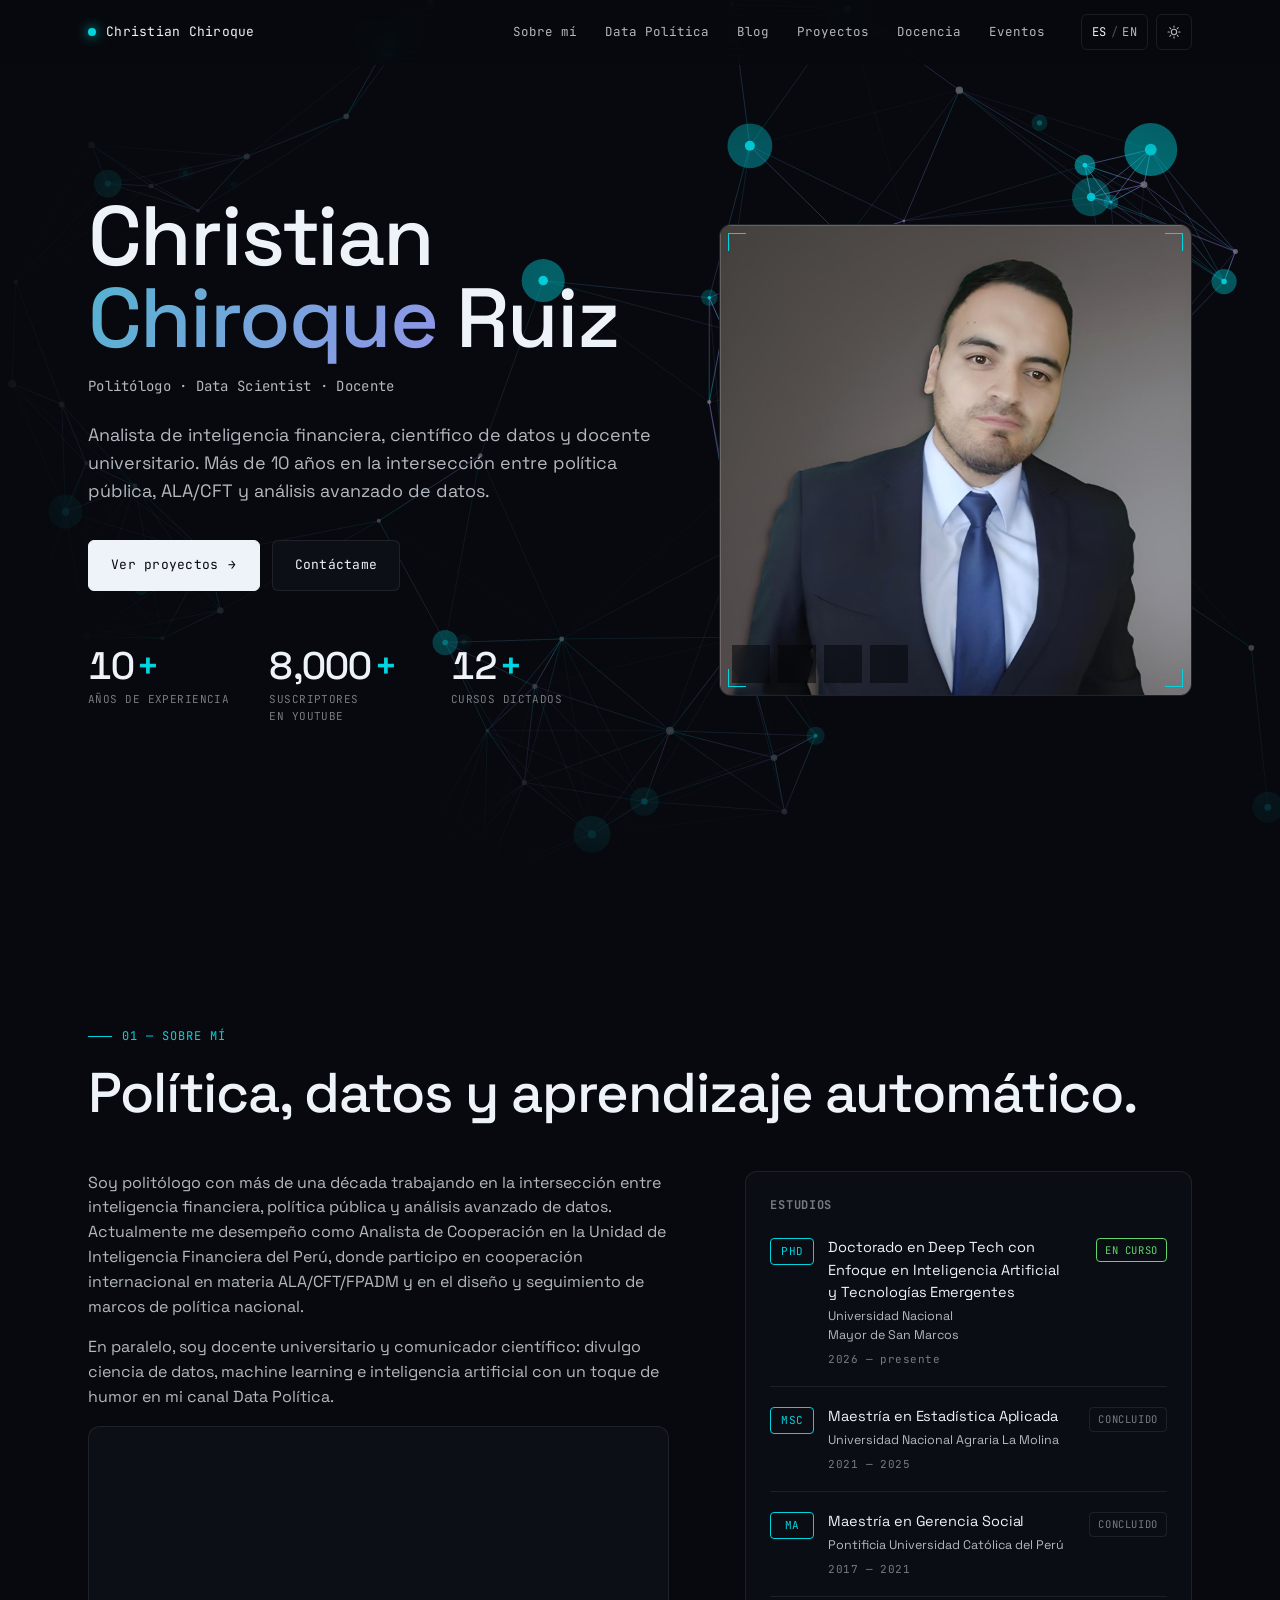
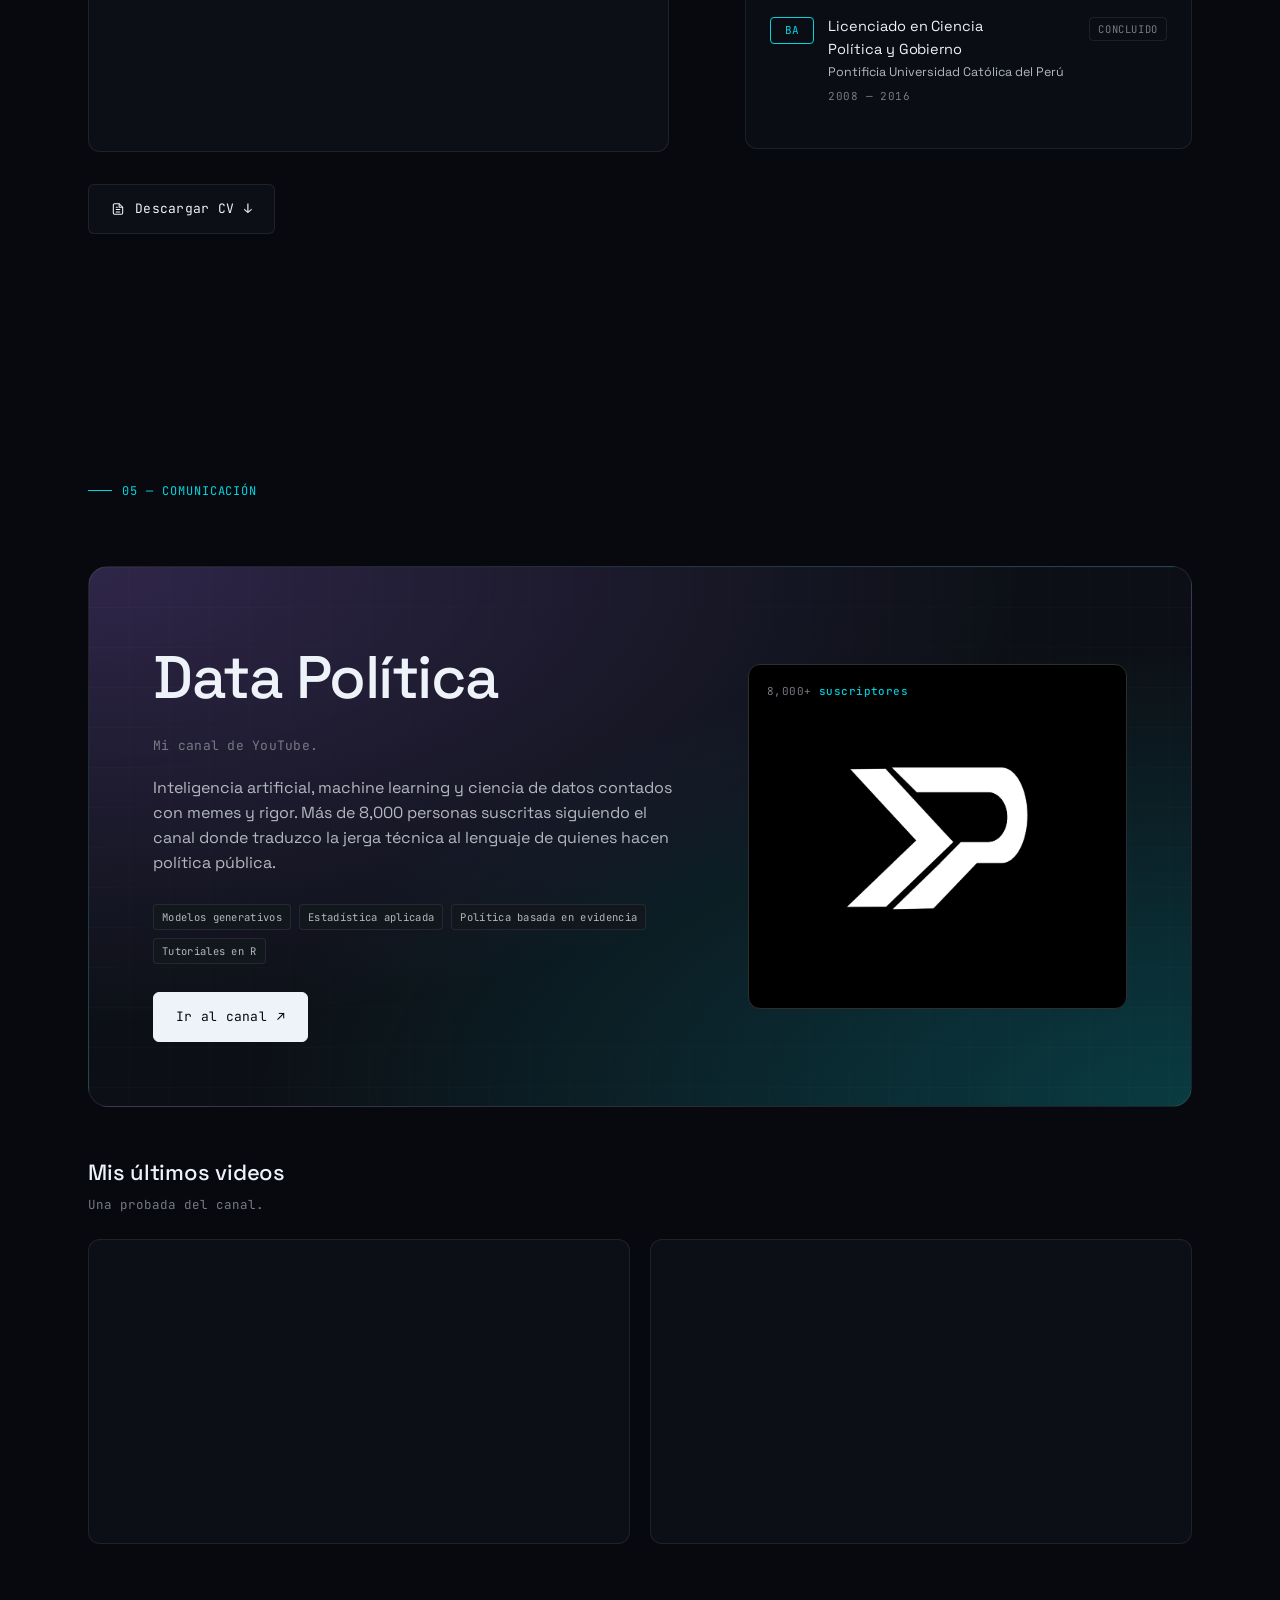
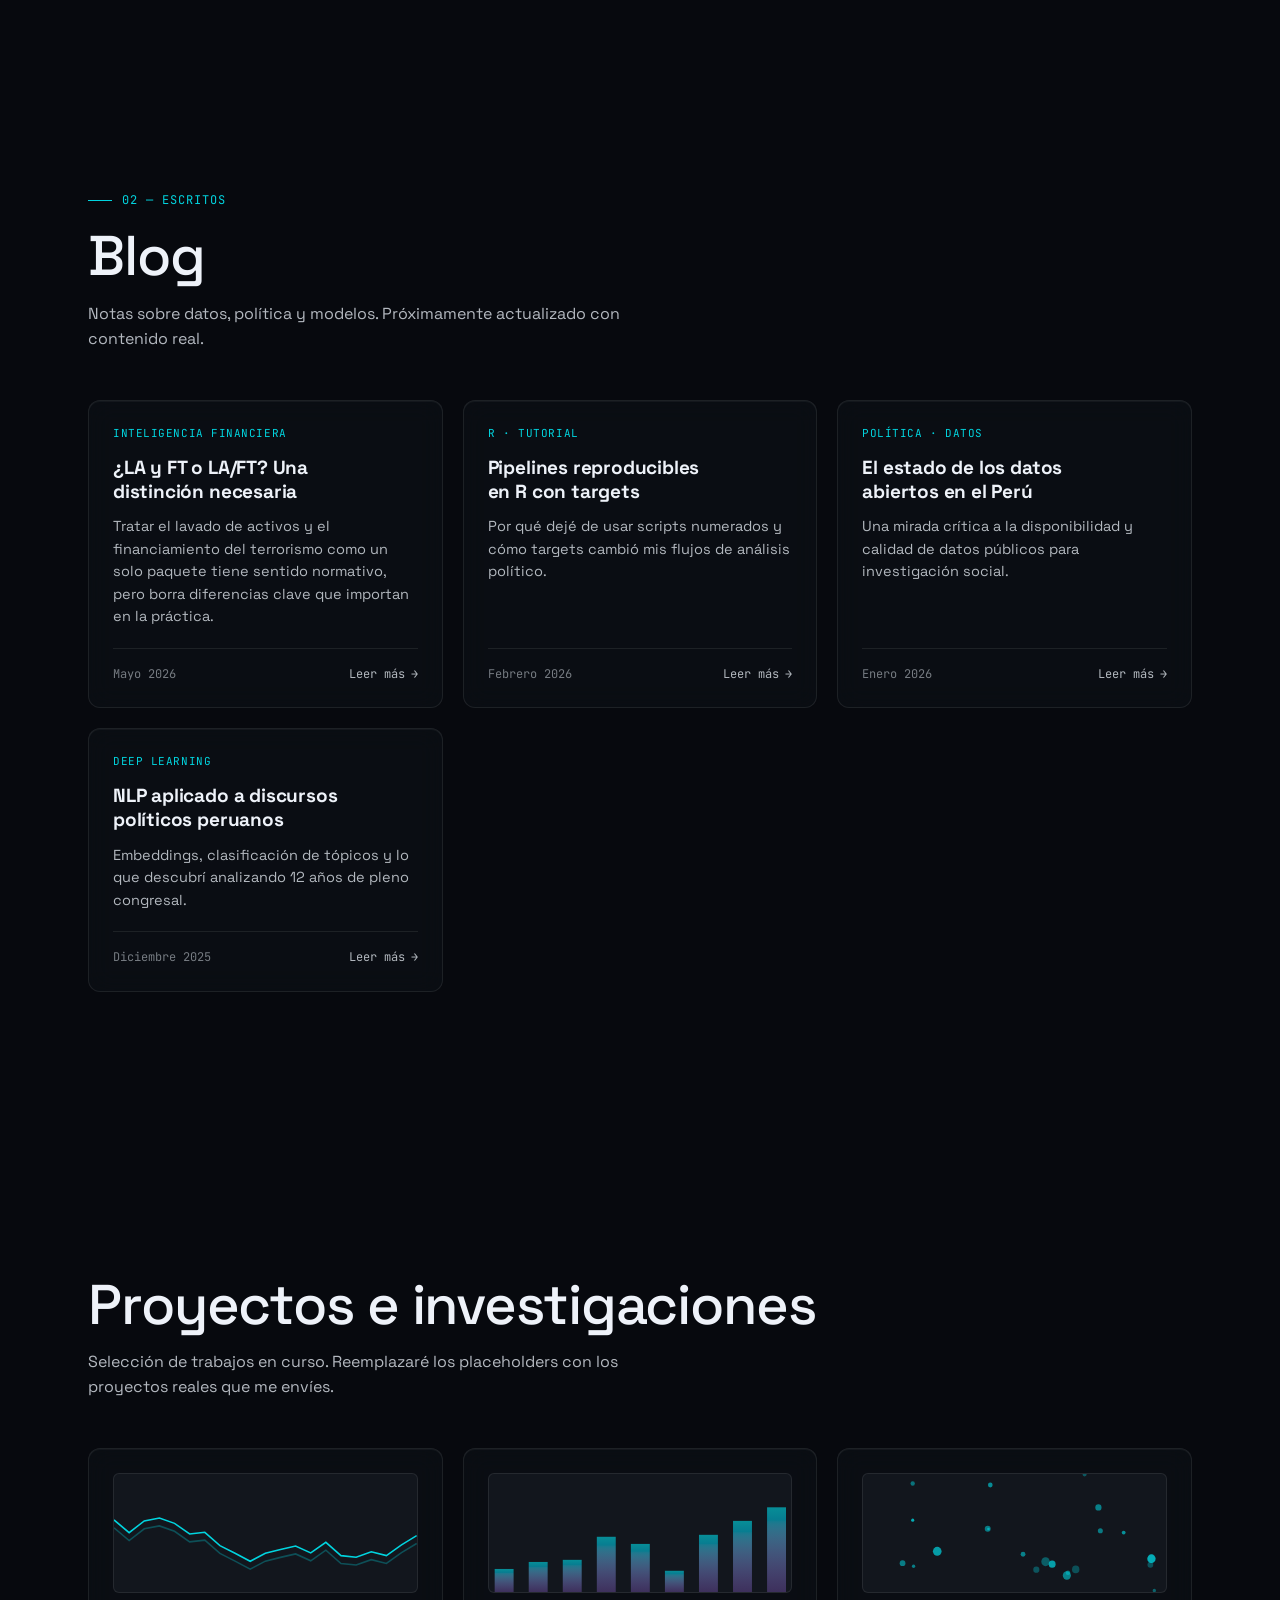
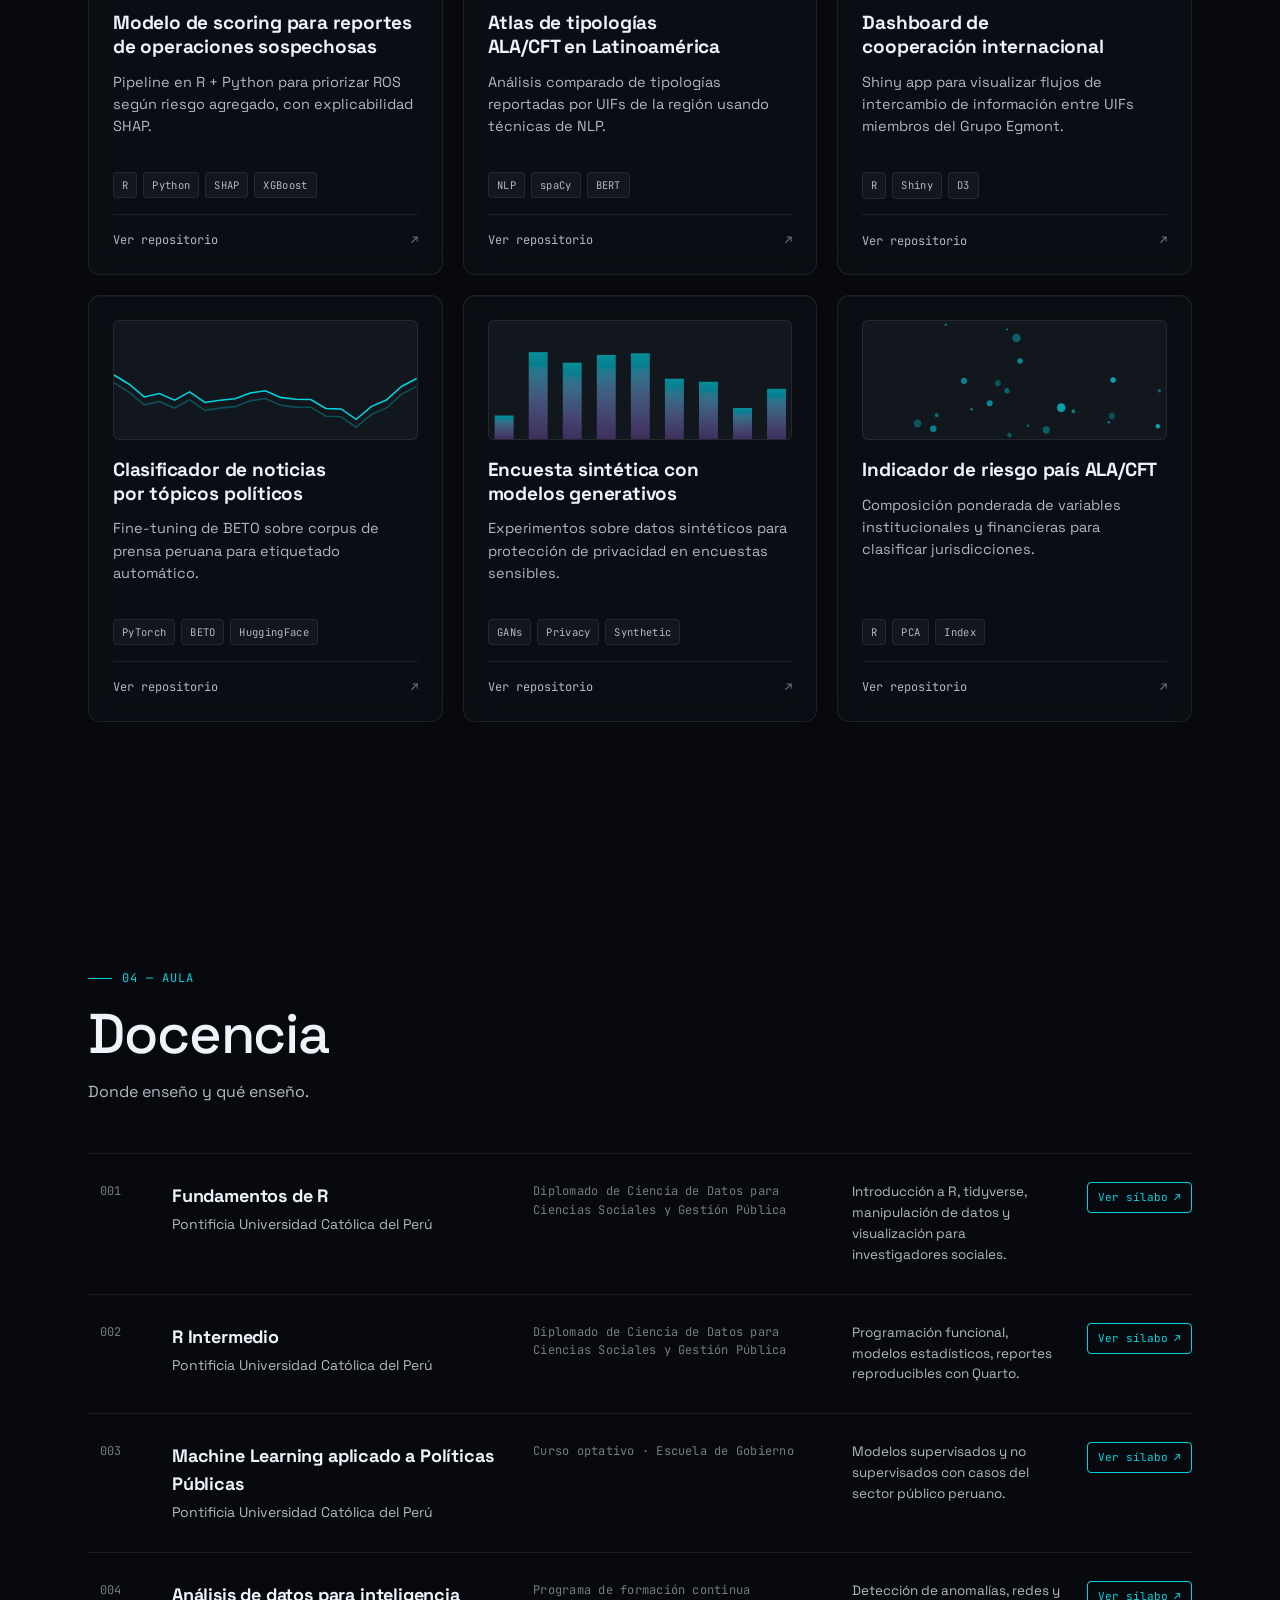
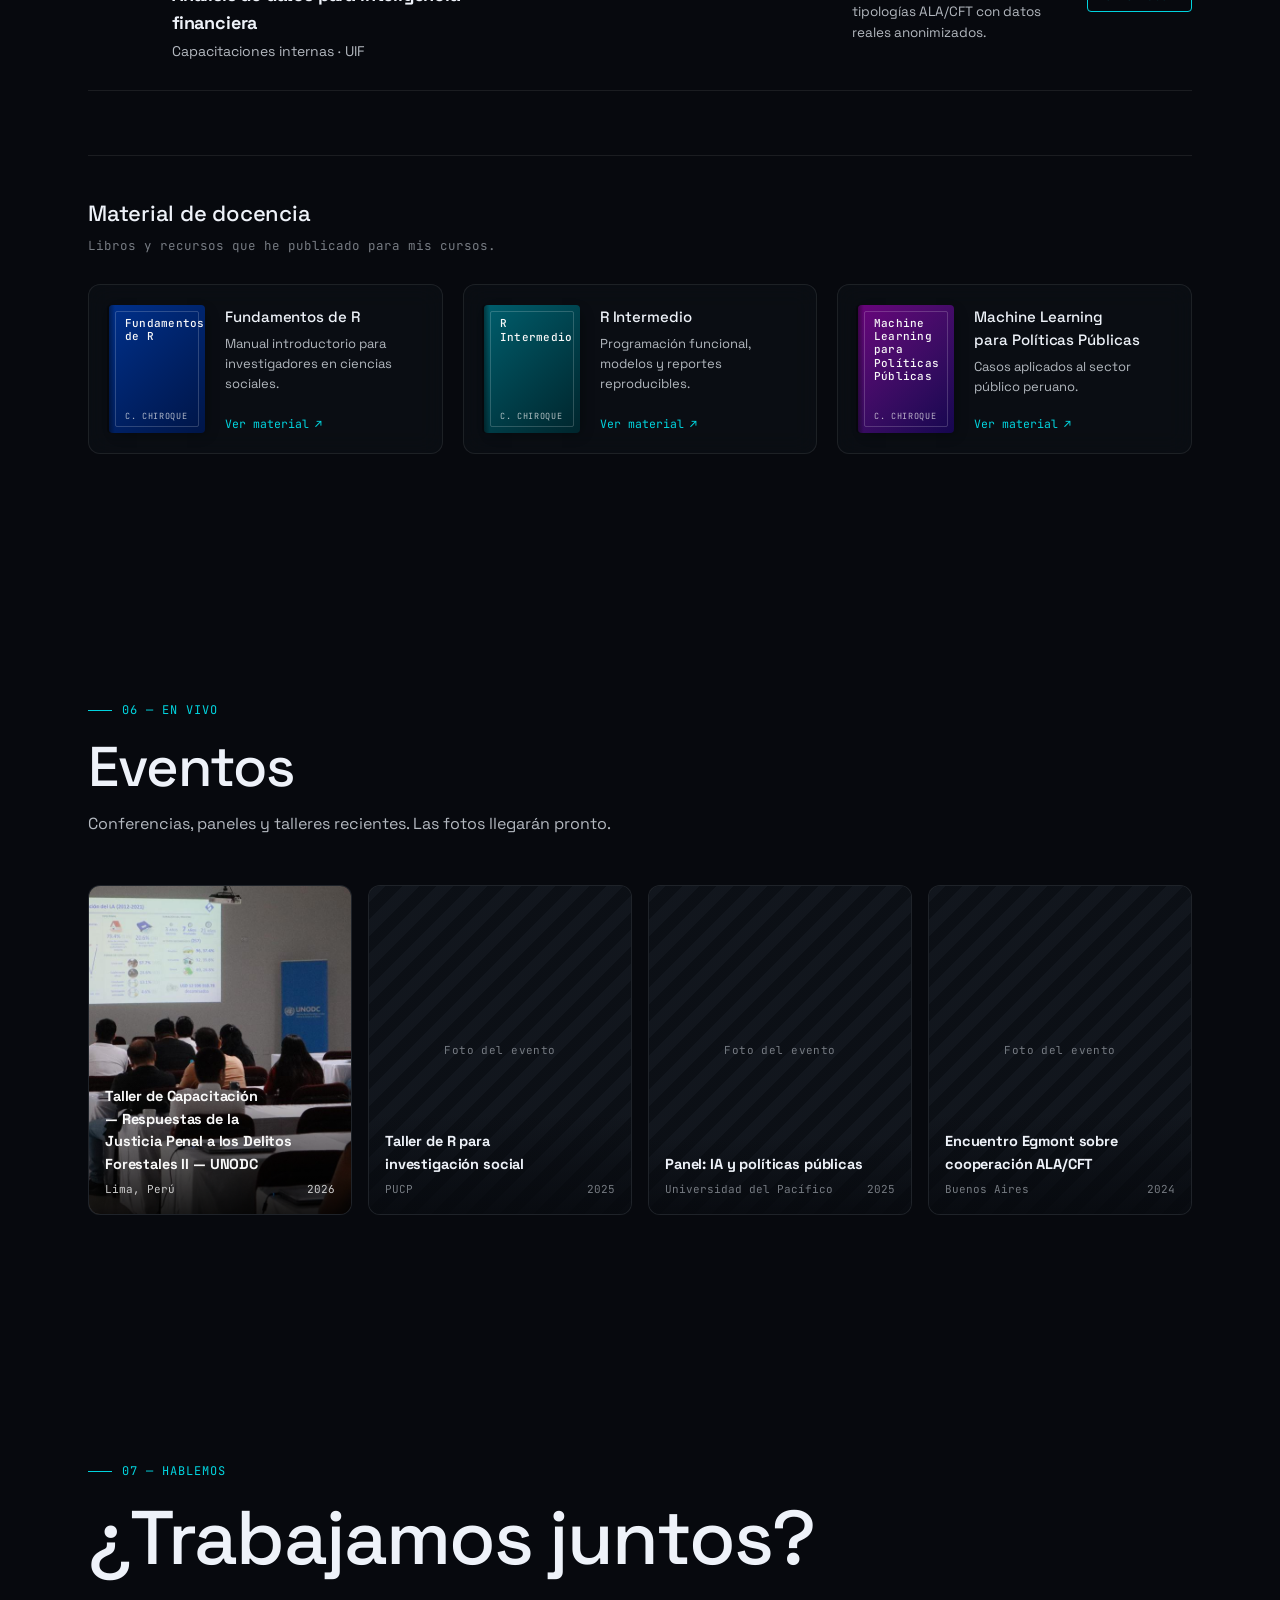
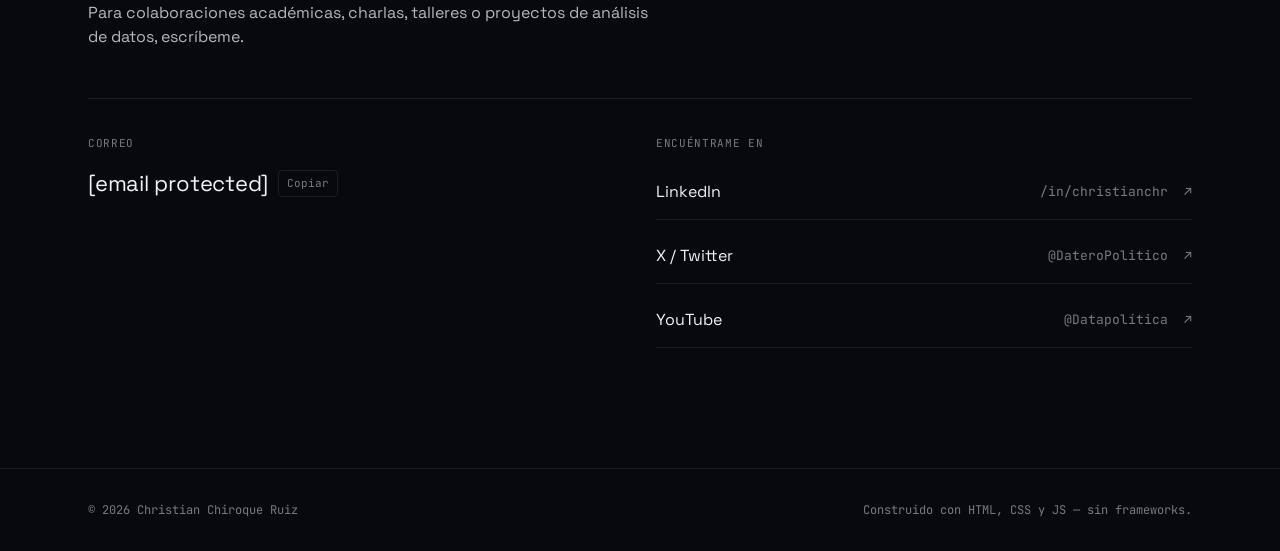
==== index.html @ 82505d39 "upload1" ====
<!doctype html>
<html lang="es" data-theme="dark" data-density="cozy" data-card="glass">
<head>
  <meta charset="utf-8">
  <meta name="viewport" content="width=device-width,initial-scale=1">
  <title>Christian Chiroque Ruiz — Politólogo · Data Scientist</title>
  <meta name="description" content="Christian Chiroque Ruiz — Analista de inteligencia financiera, científico de datos y docente universitario.">
  <meta name="theme-color" content="#0a0a0f">

  <link rel="preconnect" href="https://fonts.googleapis.com">
  <link rel="preconnect" href="https://fonts.gstatic.com" crossorigin>
  <link href="https://fonts.googleapis.com/css2?family=Space+Grotesk:wght@400;500;600&family=JetBrains+Mono:wght@400;500&display=swap" rel="stylesheet">

  <link rel="stylesheet" href="styles.css">
</head>
<body>

<!-- ========== NAV ========== -->
<header class="nav" id="nav">
  <div class="container nav__inner">
    <a href="#top" class="nav__brand">
      <span class="dot"></span>
      <span>Christian Chiroque</span>
    </a>
    <nav class="nav__links" aria-label="Primary">
      <a class="nav__link" href="#about" data-i18n="nav.about">Sobre mí</a>
      <a class="nav__link" href="#datapolitica" data-i18n="nav.datapolitica">Data Política</a>
      <a class="nav__link" href="#blog" data-i18n="nav.blog">Blog</a>
      <a class="nav__link" href="#projects" data-i18n="nav.projects">Proyectos</a>
      <a class="nav__link" href="#teaching" data-i18n="nav.teaching">Docencia</a>
      <a class="nav__link" href="#events" data-i18n="nav.events">Eventos</a>
    </nav>
    <div class="nav__tools">
      <button class="icon-btn lang-btn" id="lang-toggle" aria-label="Toggle language">
        <span class="lang-current" id="lang-current">ES</span>
        <span class="lang-sep">/</span>
        <span class="lang-other" id="lang-other">EN</span>
      </button>
      <button class="icon-btn" id="theme-toggle" aria-label="Toggle theme">
        <svg class="icon-sun" viewBox="0 0 24 24" fill="none" stroke="currentColor" stroke-width="1.6" stroke-linecap="round">
          <circle cx="12" cy="12" r="4"/><path d="M12 3v2M12 19v2M3 12h2M19 12h2M5.6 5.6l1.4 1.4M17 17l1.4 1.4M5.6 18.4 7 17M17 7l1.4-1.4"/>
        </svg>
      </button>
    </div>
  </div>
</header>

<main id="top">

<!-- ========== HERO ========== -->
<section class="hero" id="hero">
  <div class="hero__grid-bg" aria-hidden="true">
    <canvas id="hero-graph"></canvas>
  </div>

  <div class="container hero__inner">
    <div class="hero__copy reveal">
      <h1 class="hero__name">
        Christian<br>
        <span class="accent">Chiroque</span> Ruiz
      </h1>
      <p class="hero__role">
        <span data-i18n="hero.role">Politólogo · Data Scientist · Docente</span>
      </p>
      <p class="hero__tagline" data-i18n="hero.tagline">
        Analista de inteligencia financiera, científico de datos y docente universitario.
        Más de 10 años en la intersección entre política pública, ALA/CFT y análisis avanzado de datos.
      </p>
      <div class="hero__cta">
        <a class="btn btn--primary" href="#projects">
          <span data-i18n="hero.cta.primary">Ver proyectos</span>
          <span class="arrow">→</span>
        </a>
        <a class="btn" href="#contact">
          <span data-i18n="hero.cta.secondary">Contáctame</span>
        </a>
      </div>

      <div class="hero__stats">
        <div class="stat">
          <div class="stat__num"><span class="counter" data-to="10">0</span><span class="plus">+</span></div>
          <div class="stat__label" data-i18n="hero.stat1.k">Años de experiencia</div>
        </div>
        <div class="stat">
          <div class="stat__num"><span class="counter" data-to="8000">0</span><span class="plus">+</span></div>
          <div class="stat__label" data-i18n="hero.stat2.k">Suscriptores en YouTube</div>
        </div>
        <div class="stat">
          <div class="stat__num"><span class="counter" data-to="12">0</span><span class="plus">+</span></div>
          <div class="stat__label" data-i18n="hero.stat3.k">Cursos dictados</div>
        </div>
      </div>
    </div>

    <div class="hero__portrait reveal" style="--reveal-delay:120ms">
      <span class="hero__portrait-corner tl"></span>
      <span class="hero__portrait-corner tr"></span>
      <span class="hero__portrait-corner bl"></span>
      <span class="hero__portrait-corner br"></span>
      <img src="assets/christian.jpg" alt="Christian Chiroque Ruiz" loading="eager">
      <div class="hero__socials">
        <a class="hero__social" href="https://www.linkedin.com/in/christianchr/" target="_blank" rel="noopener" aria-label="LinkedIn">
          <svg viewBox="0 0 24 24" fill="currentColor" aria-hidden="true"><path d="M20.45 20.45h-3.56v-5.57c0-1.33-.03-3.04-1.85-3.04-1.85 0-2.14 1.45-2.14 2.94v5.67H9.35V9h3.42v1.56h.05c.48-.9 1.64-1.85 3.37-1.85 3.6 0 4.27 2.37 4.27 5.46v6.28zM5.34 7.43a2.06 2.06 0 1 1 0-4.13 2.06 2.06 0 0 1 0 4.13zM7.12 20.45H3.55V9h3.57v11.45zM22.22 0H1.77C.79 0 0 .77 0 1.73v20.54C0 23.22.79 24 1.77 24h20.45c.98 0 1.78-.78 1.78-1.73V1.73C24 .77 23.2 0 22.22 0z"/></svg>
        </a>
        <a class="hero__social" href="https://github.com/" target="_blank" rel="noopener" aria-label="GitHub">
          <svg viewBox="0 0 24 24" fill="currentColor" aria-hidden="true"><path d="M12 .5C5.37.5 0 5.87 0 12.5c0 5.3 3.44 9.8 8.21 11.39.6.11.82-.26.82-.58v-2.03c-3.34.73-4.04-1.61-4.04-1.61-.55-1.39-1.34-1.76-1.34-1.76-1.09-.75.08-.73.08-.73 1.2.09 1.84 1.24 1.84 1.24 1.07 1.84 2.81 1.31 3.5 1 .11-.78.42-1.31.76-1.61-2.67-.3-5.47-1.33-5.47-5.93 0-1.31.47-2.38 1.24-3.22-.13-.3-.54-1.52.12-3.18 0 0 1.01-.32 3.3 1.23a11.5 11.5 0 0 1 6 0c2.28-1.55 3.29-1.23 3.29-1.23.66 1.66.25 2.88.12 3.18.77.84 1.23 1.91 1.23 3.22 0 4.61-2.8 5.62-5.48 5.92.43.37.81 1.1.81 2.22v3.29c0 .32.22.7.83.58A12.01 12.01 0 0 0 24 12.5C24 5.87 18.63.5 12 .5z"/></svg>
        </a>
        <a class="hero__social" href="https://www.youtube.com/@Datapol%C3%ADtica" target="_blank" rel="noopener" aria-label="YouTube">
          <svg viewBox="0 0 24 24" fill="currentColor" aria-hidden="true"><path d="M23.5 6.2a3.02 3.02 0 0 0-2.12-2.14C19.5 3.55 12 3.55 12 3.55s-7.5 0-9.38.51A3.02 3.02 0 0 0 .5 6.2 31.5 31.5 0 0 0 0 12a31.5 31.5 0 0 0 .5 5.8 3.02 3.02 0 0 0 2.12 2.14c1.88.51 9.38.51 9.38.51s7.5 0 9.38-.51a3.02 3.02 0 0 0 2.12-2.14A31.5 31.5 0 0 0 24 12a31.5 31.5 0 0 0-.5-5.8zM9.6 15.6V8.4l6.25 3.6L9.6 15.6z"/></svg>
        </a>
        <a class="hero__social" href="https://x.com/DateroPolitico" target="_blank" rel="noopener" aria-label="X">
          <svg viewBox="0 0 24 24" fill="currentColor" aria-hidden="true"><path d="M18.24 2.25h3.31l-7.23 8.26 8.5 11.24h-6.66l-5.22-6.82-5.97 6.82H1.66l7.73-8.84L1.24 2.25h6.83l4.71 6.23 5.46-6.23zm-1.16 17.52h1.83L7.01 4.13H5.04l12.04 15.64z"/></svg>
        </a>
      </div>
    </div>
  </div>
</section>

<!-- ========== ABOUT ========== -->
<section id="about">
  <div class="container">
    <div class="section-head">
      <p class="kicker reveal" data-i18n="about.kicker">01 — Sobre mí</p>
      <h2 class="section-title reveal" data-i18n="about.title">Política, datos y aprendizaje automático.</h2>
    </div>
    <div class="about__grid">
      <div class="about__copy reveal">
        <p data-i18n="about.p1"></p>
        <p data-i18n="about.p2"></p>
        <div class="about__video">
          <iframe
            src="https://www.youtube.com/embed/4gmEQpMyVCM"
            title="Christian Chiroque — video"
            loading="lazy"
            frameborder="0"
            allow="accelerometer; autoplay; clipboard-write; encrypted-media; gyroscope; picture-in-picture; web-share"
            referrerpolicy="strict-origin-when-cross-origin"
            allowfullscreen></iframe>
        </div>
        <a class="btn" href="#" target="_blank" rel="noopener" id="cv-btn" style="margin-top: 8px;">
          <svg width="14" height="14" viewBox="0 0 24 24" fill="none" stroke="currentColor" stroke-width="1.8" stroke-linecap="round" stroke-linejoin="round" aria-hidden="true">
            <path d="M14 3H6a2 2 0 0 0-2 2v14a2 2 0 0 0 2 2h12a2 2 0 0 0 2-2V9z"/>
            <path d="M14 3v6h6"/>
            <path d="M9 13h6M9 17h6M9 9h2"/>
          </svg>
          <span data-i18n="about.cv">Descargar CV</span>
          <span class="arrow">↓</span>
        </a>
      </div>
      <aside class="about__skills reveal" style="--reveal-delay:120ms">
        <h3 data-i18n="about.skillsTitle">Estudios</h3>
        <ul class="edu-list">
          <li class="edu-item">
            <span class="edu-step">PhD</span>
            <div class="edu-body">
              <p class="edu-degree" data-i18n="about.edu.phd.degree"></p>
              <p class="edu-inst" data-i18n="about.edu.phd.inst"></p>
              <p class="edu-year"><span data-i18n="about.edu.phd.year"></span></p>
            </div>
            <span class="edu-status edu-status--active" data-i18n="about.edu.phd.status"></span>
          </li>
          <li class="edu-item">
            <span class="edu-step">MSc</span>
            <div class="edu-body">
              <p class="edu-degree" data-i18n="about.edu.msc.degree"></p>
              <p class="edu-inst" data-i18n="about.edu.msc.inst"></p>
              <p class="edu-year"><span data-i18n="about.edu.msc.year"></span></p>
            </div>
            <span class="edu-status" data-i18n="about.edu.msc.status"></span>
          </li>
          <li class="edu-item">
            <span class="edu-step">MA</span>
            <div class="edu-body">
              <p class="edu-degree" data-i18n="about.edu.ms.degree"></p>
              <p class="edu-inst" data-i18n="about.edu.ms.inst"></p>
              <p class="edu-year"><span data-i18n="about.edu.ms.year"></span></p>
            </div>
            <span class="edu-status" data-i18n="about.edu.ms.status"></span>
          </li>
          <li class="edu-item">
            <span class="edu-step">BA</span>
            <div class="edu-body">
              <p class="edu-degree" data-i18n="about.edu.ug.degree"></p>
              <p class="edu-inst" data-i18n="about.edu.ug.inst"></p>
              <p class="edu-year"><span data-i18n="about.edu.ug.year"></span></p>
            </div>
            <span class="edu-status" data-i18n="about.edu.ug.status"></span>
          </li>
        </ul>
      </aside>
    </div>
  </div>
</section>

<!-- ========== DATA POLÍTICA ========== -->
<section id="datapolitica">
  <div class="container">
    <div class="section-head">
      <p class="kicker reveal" data-i18n="datapolitica.kicker"></p>
    </div>
    <div class="dp reveal">
      <div class="dp__inner">
        <h2 class="dp__title" data-i18n="datapolitica.title">Data Política</h2>
        <p class="dp__sub" data-i18n="datapolitica.subtitle">Mi canal de YouTube.</p>
        <p class="dp__desc" data-i18n="datapolitica.desc"></p>
        <div class="dp__topics">
          <span class="tag" data-i18n="datapolitica.t1"></span>
          <span class="tag" data-i18n="datapolitica.t2"></span>
          <span class="tag" data-i18n="datapolitica.t3"></span>
          <span class="tag" data-i18n="datapolitica.t4"></span>
        </div>
        <a class="btn btn--primary" href="https://www.youtube.com/@Datapol%C3%ADtica" target="_blank" rel="noopener">
          <span data-i18n="datapolitica.cta">Ir al canal</span>
          <span class="arrow">↗</span>
        </a>
      </div>
      <a class="dp__visual dp__visual--logo" href="https://www.youtube.com/@Datapol%C3%ADtica" target="_blank" rel="noopener" aria-label="Data Política — YouTube">
        <span class="dp__counter">
          <span class="counter" data-to="8000">0</span>+ <strong data-i18n="datapolitica.subs">suscriptores</strong>
        </span>
        <img class="dp__logo" src="assets/datapolitica-logo.png" alt="Data Política">
      </a>
    </div>

    <div class="dp-latest reveal">
      <div class="dp-latest__head">
        <h3 class="dp-latest__title" data-i18n="datapolitica.latest">Mis últimos videos</h3>
        <p class="dp-latest__sub" data-i18n="datapolitica.latestSub">Una probada del canal.</p>
      </div>
      <div class="dp-latest__grid">
        <div class="dp-video">
          <iframe
            src="https://www.youtube.com/embed/NgKXQrkEH9o"
            title="Data Política — Video 1"
            loading="lazy"
            frameborder="0"
            allow="accelerometer; autoplay; clipboard-write; encrypted-media; gyroscope; picture-in-picture; web-share"
            referrerpolicy="strict-origin-when-cross-origin"
            allowfullscreen></iframe>
        </div>
        <div class="dp-video">
          <iframe
            src="https://www.youtube.com/embed/uGxaPfw5FdA"
            title="Data Política — Video 2"
            loading="lazy"
            frameborder="0"
            allow="accelerometer; autoplay; clipboard-write; encrypted-media; gyroscope; picture-in-picture; web-share"
            referrerpolicy="strict-origin-when-cross-origin"
            allowfullscreen></iframe>
        </div>
      </div>
    </div>
  </div>
</section>

<!-- ========== BLOG ========== -->
<section id="blog">
  <div class="container">
    <div class="section-head">
      <p class="kicker reveal" data-i18n="blog.kicker">02 — Escritos</p>
      <h2 class="section-title reveal" data-i18n="blog.title">Blog</h2>
      <p class="section-sub reveal" data-i18n="blog.subtitle"></p>
    </div>
    <div class="card-grid blog-grid">
      <a class="card reveal" href="posts/la-vs-ft-distincion-necesaria.es.html" data-post="la-vs-ft-distincion-necesaria" data-mx>
        <span class="card__tag" data-i18n="blog.post1.tag">Machine Learning</span>
        <h3 class="card__title" data-i18n="blog.post1.title"></h3>
        <p class="card__excerpt" data-i18n="blog.post1.excerpt"></p>
        <div class="card__foot">
          <span data-i18n="blog.post1.date"></span>
          <span class="card__more"><span data-i18n="blog.readMore">Leer más</span> →</span>
        </div>
      </a>
      <a class="card reveal" href="posts/pipelines-targets-r.es.html" data-post="pipelines-targets-r" data-mx style="--reveal-delay:80ms">
        <span class="card__tag" data-i18n="blog.post2.tag"></span>
        <h3 class="card__title" data-i18n="blog.post2.title"></h3>
        <p class="card__excerpt" data-i18n="blog.post2.excerpt"></p>
        <div class="card__foot">
          <span data-i18n="blog.post2.date"></span>
          <span class="card__more"><span data-i18n="blog.readMore">Leer más</span> →</span>
        </div>
      </a>
      <a class="card reveal" href="posts/datos-abiertos-peru.es.html" data-post="datos-abiertos-peru" data-mx style="--reveal-delay:160ms">
        <span class="card__tag" data-i18n="blog.post3.tag"></span>
        <h3 class="card__title" data-i18n="blog.post3.title"></h3>
        <p class="card__excerpt" data-i18n="blog.post3.excerpt"></p>
        <div class="card__foot">
          <span data-i18n="blog.post3.date"></span>
          <span class="card__more"><span data-i18n="blog.readMore">Leer más</span> →</span>
        </div>
      </a>
      <a class="card reveal" href="posts/nlp-discursos-politicos.es.html" data-post="nlp-discursos-politicos" data-mx style="--reveal-delay:240ms">
        <span class="card__tag" data-i18n="blog.post4.tag"></span>
        <h3 class="card__title" data-i18n="blog.post4.title"></h3>
        <p class="card__excerpt" data-i18n="blog.post4.excerpt"></p>
        <div class="card__foot">
          <span data-i18n="blog.post4.date"></span>
          <span class="card__more"><span data-i18n="blog.readMore">Leer más</span> →</span>
        </div>
      </a>
    </div>
  </div>
</section>

<!-- ========== PROJECTS ========== -->
<section id="projects">
  <div class="container">
    <div class="section-head">
      <p class="kicker reveal" data-i18n="projects.kicker"></p>
      <h2 class="section-title reveal" data-i18n="projects.title"></h2>
      <p class="section-sub reveal" data-i18n="projects.subtitle"></p>
    </div>
    <div class="card-grid project-grid" id="projects-grid">
      <!-- 6 project cards rendered by JS so we can vary thumb seeds + tags cleanly -->
    </div>
  </div>
</section>

<!-- ========== TEACHING ========== -->
<section id="teaching">
  <div class="container">
    <div class="section-head">
      <p class="kicker reveal" data-i18n="teaching.kicker"></p>
      <h2 class="section-title reveal" data-i18n="teaching.title"></h2>
      <p class="section-sub reveal" data-i18n="teaching.subtitle"></p>
    </div>
    <div class="teach-list">
      <div class="teach-row reveal">
        <div class="teach-row__num">001</div>
        <div>
          <h3 class="teach-row__name" data-i18n="teaching.course1.name"></h3>
          <p class="teach-row__inst" data-i18n="teaching.course1.inst"></p>
        </div>
        <div class="teach-row__prog" data-i18n="teaching.course1.prog"></div>
        <div class="teach-row__desc" data-i18n="teaching.course1.desc"></div>
        <a class="teach-row__badge teach-row__link" href="#" target="_blank" rel="noopener"><span data-i18n="teaching.syllabus">Ver sílabo</span> <span class="arrow">↗</span></a>
      </div>
      <div class="teach-row reveal">
        <div class="teach-row__num">002</div>
        <div>
          <h3 class="teach-row__name" data-i18n="teaching.course2.name"></h3>
          <p class="teach-row__inst" data-i18n="teaching.course2.inst"></p>
        </div>
        <div class="teach-row__prog" data-i18n="teaching.course2.prog"></div>
        <div class="teach-row__desc" data-i18n="teaching.course2.desc"></div>
        <a class="teach-row__badge teach-row__link" href="#" target="_blank" rel="noopener"><span data-i18n="teaching.syllabus">Ver sílabo</span> <span class="arrow">↗</span></a>
      </div>
      <div class="teach-row reveal">
        <div class="teach-row__num">003</div>
        <div>
          <h3 class="teach-row__name" data-i18n="teaching.course3.name"></h3>
          <p class="teach-row__inst" data-i18n="teaching.course3.inst"></p>
        </div>
        <div class="teach-row__prog" data-i18n="teaching.course3.prog"></div>
        <div class="teach-row__desc" data-i18n="teaching.course3.desc"></div>
        <a class="teach-row__badge teach-row__link" href="#" target="_blank" rel="noopener"><span data-i18n="teaching.syllabus">Ver sílabo</span> <span class="arrow">↗</span></a>
      </div>
      <div class="teach-row reveal">
        <div class="teach-row__num">004</div>
        <div>
          <h3 class="teach-row__name" data-i18n="teaching.course4.name"></h3>
          <p class="teach-row__inst" data-i18n="teaching.course4.inst"></p>
        </div>
        <div class="teach-row__prog" data-i18n="teaching.course4.prog"></div>
        <div class="teach-row__desc" data-i18n="teaching.course4.desc"></div>
        <a class="teach-row__badge teach-row__link" href="#" target="_blank" rel="noopener"><span data-i18n="teaching.syllabus">Ver sílabo</span> <span class="arrow">↗</span></a>
      </div>
    </div>

    <!-- Material de docencia -->
    <div class="materials">
      <div class="materials__head">
        <h3 class="materials__title" data-i18n="teaching.materials.title">Material de docencia</h3>
        <p class="materials__sub" data-i18n="teaching.materials.subtitle">Libros y recursos publicados.</p>
      </div>
      <div class="materials__grid">
        <a class="material reveal" href="#" target="_blank" rel="noopener">
          <div class="material__cover" data-cover="1">
            <span class="material__spine"></span>
            <span class="material__cover-title" data-i18n="teaching.materials.b1.title">Fundamentos de R</span>
            <span class="material__cover-author">C. Chiroque</span>
          </div>
          <div class="material__meta">
            <h4 class="material__name" data-i18n="teaching.materials.b1.title"></h4>
            <p class="material__desc" data-i18n="teaching.materials.b1.desc"></p>
            <span class="material__cta"><span data-i18n="teaching.materials.cta">Ver material</span> <span class="arrow">↗</span></span>
          </div>
        </a>
        <a class="material reveal" href="#" target="_blank" rel="noopener" style="--reveal-delay:80ms">
          <div class="material__cover" data-cover="2">
            <span class="material__spine"></span>
            <span class="material__cover-title" data-i18n="teaching.materials.b2.title">R Intermedio</span>
            <span class="material__cover-author">C. Chiroque</span>
          </div>
          <div class="material__meta">
            <h4 class="material__name" data-i18n="teaching.materials.b2.title"></h4>
            <p class="material__desc" data-i18n="teaching.materials.b2.desc"></p>
            <span class="material__cta"><span data-i18n="teaching.materials.cta">Ver material</span> <span class="arrow">↗</span></span>
          </div>
        </a>
        <a class="material reveal" href="#" target="_blank" rel="noopener" style="--reveal-delay:160ms">
          <div class="material__cover" data-cover="3">
            <span class="material__spine"></span>
            <span class="material__cover-title" data-i18n="teaching.materials.b3.title">ML aplicado</span>
            <span class="material__cover-author">C. Chiroque</span>
          </div>
          <div class="material__meta">
            <h4 class="material__name" data-i18n="teaching.materials.b3.title"></h4>
            <p class="material__desc" data-i18n="teaching.materials.b3.desc"></p>
            <span class="material__cta"><span data-i18n="teaching.materials.cta">Ver material</span> <span class="arrow">↗</span></span>
          </div>
        </a>
      </div>
    </div>
  </div>
</section>

<!-- ========== EVENTS ========== -->
<section id="events">
  <div class="container">
    <div class="section-head">
      <p class="kicker reveal" data-i18n="events.kicker"></p>
      <h2 class="section-title reveal" data-i18n="events.title"></h2>
      <p class="section-sub reveal" data-i18n="events.subtitle"></p>
    </div>
    <div class="events-grid">
      <div class="event-card reveal">
        <img class="event-card__img" src="assets/eventos/unodc-taller-justicia-penal.jpg" alt="" loading="lazy">
        <div class="event-card__meta">
          <h3 class="event-card__title" data-i18n="events.ev1.title"></h3>
          <div class="event-card__where">
            <span data-i18n="events.ev1.where"></span>
            <span data-i18n="events.ev1.when"></span>
          </div>
        </div>
      </div>
      <div class="event-card reveal" style="--reveal-delay:80ms">
        <div class="event-card__ph" data-i18n="events.placeholder"></div>
        <div class="event-card__meta">
          <h3 class="event-card__title" data-i18n="events.ev2.title"></h3>
          <div class="event-card__where">
            <span data-i18n="events.ev2.where"></span>
            <span data-i18n="events.ev2.when"></span>
          </div>
        </div>
      </div>
      <div class="event-card reveal" style="--reveal-delay:160ms">
        <div class="event-card__ph" data-i18n="events.placeholder"></div>
        <div class="event-card__meta">
          <h3 class="event-card__title" data-i18n="events.ev3.title"></h3>
          <div class="event-card__where">
            <span data-i18n="events.ev3.where"></span>
            <span data-i18n="events.ev3.when"></span>
          </div>
        </div>
      </div>
      <div class="event-card reveal" style="--reveal-delay:240ms">
        <div class="event-card__ph" data-i18n="events.placeholder"></div>
        <div class="event-card__meta">
          <h3 class="event-card__title" data-i18n="events.ev4.title"></h3>
          <div class="event-card__where">
            <span data-i18n="events.ev4.where"></span>
            <span data-i18n="events.ev4.when"></span>
          </div>
        </div>
      </div>
    </div>
  </div>
</section>

<!-- ========== CONTACT ========== -->
<section id="contact" class="contact">
  <div class="container">
    <div class="section-head">
      <p class="kicker reveal" data-i18n="contact.kicker"></p>
      <h2 class="contact__big reveal" data-i18n="contact.title"></h2>
      <p class="contact__sub reveal" data-i18n="contact.subtitle"></p>
    </div>

    <div class="contact__row reveal">
      <div>
        <p class="contact__label" data-i18n="contact.emailLabel">Correo</p>
        <div class="contact__email">
          <a href="/cdn-cgi/l/email-protection#b8d0d7d4d9f8dbd0d1cad7c9cddd96dcddce" id="email-link"><span class="__cf_email__" data-cfemail="e981868588a98a81809b86989c8cc78d8c9f">[email&#160;protected]</span></a>
          <button class="contact__email-copy" id="email-copy" data-i18n="contact.copy">Copiar</button>
        </div>
      </div>
      <div>
        <p class="contact__label" data-i18n="contact.followLabel">Encuéntrame en</p>
        <div class="socials">
          <a class="social" href="https://www.linkedin.com/in/christianchr/" target="_blank" rel="noopener">
            <span class="social__name">LinkedIn</span>
            <span class="social__handle">/in/christianchr</span>
            <span class="arrow">↗</span>
          </a>
          <a class="social" href="https://x.com/DateroPolitico" target="_blank" rel="noopener">
            <span class="social__name">X / Twitter</span>
            <span class="social__handle">@DateroPolitico</span>
            <span class="arrow">↗</span>
          </a>
          <a class="social" href="https://www.youtube.com/@Datapol%C3%ADtica" target="_blank" rel="noopener">
            <span class="social__name">YouTube</span>
            <span class="social__handle">@Datapolítica</span>
            <span class="arrow">↗</span>
          </a>
        </div>
      </div>
    </div>
  </div>
</section>

</main>

<!-- ========== FOOTER ========== -->
<footer class="footer">
  <div class="container footer__inner">
    <span data-i18n="footer.year">© 2026 Christian Chiroque Ruiz</span>
    <span data-i18n="footer.built">Construido con HTML, CSS y JS — sin frameworks.</span>
  </div>
</footer>

<!-- ========== TWEAKS ========== -->
<aside class="tweaks" id="tweaks" aria-label="Tweaks">
  <div class="tweaks__head">
    <span class="tweaks__title" data-i18n="tweaks.title">Tweaks</span>
    <button class="tweaks__close" id="tweaks-close" aria-label="Close">✕</button>
  </div>

  <div class="tweaks__group">
    <span class="tweaks__label" data-i18n="tweaks.accent">Color de acento</span>
    <div class="tweaks__swatches" id="accent-swatches">
      <button class="tweaks__sw is-active" data-accent="cyan"  style="background:linear-gradient(135deg,#22d3ee,#a855f7)"></button>
      <button class="tweaks__sw" data-accent="amber" style="background:linear-gradient(135deg,#fbbf24,#f97316)"></button>
      <button class="tweaks__sw" data-accent="green" style="background:linear-gradient(135deg,#34d399,#06b6d4)"></button>
      <button class="tweaks__sw" data-accent="pink"  style="background:linear-gradient(135deg,#f472b6,#a855f7)"></button>
      <button class="tweaks__sw" data-accent="mono"  style="background:linear-gradient(135deg,#cbd5e1,#475569)"></button>
    </div>
  </div>

  <div class="tweaks__group">
    <span class="tweaks__label" data-i18n="tweaks.density">Densidad</span>
    <div class="tweaks__row" id="density-chips">
      <button class="tweaks__chip" data-density="compact"  data-i18n="tweaks.density.compact">Compacta</button>
      <button class="tweaks__chip is-active" data-density="cozy"  data-i18n="tweaks.density.cozy">Cómoda</button>
      <button class="tweaks__chip" data-density="spacious" data-i18n="tweaks.density.spacious">Amplia</button>
    </div>
  </div>

  <div class="tweaks__group">
    <span class="tweaks__label" data-i18n="tweaks.cards">Estilo de cards</span>
    <div class="tweaks__row" id="card-chips">
      <button class="tweaks__chip" data-card="bordered" data-i18n="tweaks.cards.bordered">Borde</button>
      <button class="tweaks__chip is-active" data-card="glass" data-i18n="tweaks.cards.glass">Glass</button>
      <button class="tweaks__chip" data-card="flat" data-i18n="tweaks.cards.flat">Plano</button>
    </div>
  </div>

  <div class="tweaks__group">
    <button class="tweaks__toggle" id="bg-toggle">
      <span data-i18n="tweaks.bg">Grid animado de fondo</span>
      <span class="toggle-dot is-on" id="bg-dot"></span>
    </button>
  </div>
</aside>

<script data-cfasync="false" src="/cdn-cgi/scripts/5c5dd728/cloudflare-static/email-decode.min.js"></script><script>
  /* EDITMODE-tracked defaults so changes survive reload */
  window.TWEAK_DEFAULTS = /*EDITMODE-BEGIN*/{
    "accent": "cyan",
    "density": "cozy",
    "card": "glass",
    "animatedBg": true
  }/*EDITMODE-END*/;
</script>
<!-- Lightbox -->
<div class="lightbox" id="lightbox" aria-hidden="true" role="dialog">
  <button class="lightbox__close" type="button" aria-label="Cerrar">×</button>
  <figure class="lightbox__inner">
    <img class="lightbox__img" alt="">
    <figcaption class="lightbox__caption"></figcaption>
  </figure>
</div>

<script src="i18n.js"></script>
<script src="script.js"></script>
</body>
</html>
---- styles.css ----
/* =========================================================
   Christian Chiroque Ruiz — Personal Site
   Tokens, themes, layout, components, animations.
   ========================================================= */

/* ---------- Tokens ---------- */
:root {
  /* Accent (cyan default; tweak swaps the hue/triad) */
  --accent-1: oklch(78% 0.16 200);          /* cyan */
  --accent-2: oklch(68% 0.20 300);          /* violet */
  --accent-1-rgb: 34 211 238;
  --accent-2-rgb: 168 85 247;

  /* Density (spacing scale multiplier) */
  --density: 1;

  /* Type */
  --font-display: "Space Grotesk", ui-sans-serif, system-ui, sans-serif;
  --font-mono:    "JetBrains Mono", ui-monospace, "SFMono-Regular", Menlo, monospace;

  /* Radii / motion */
  --r-sm: 6px;
  --r-md: 12px;
  --r-lg: 20px;
  --ease: cubic-bezier(.2,.7,.2,1);

  /* Layout */
  --maxw: 1200px;
  --gutter: clamp(20px, 4vw, 48px);
  --section-pad: calc(120px * var(--density));

  /* Card style flag (set by Tweaks) */
  --card-bg: rgba(255,255,255,0.02);
  --card-border: 1px solid rgba(255,255,255,0.08);
  --card-blur: 0px;
  --card-shadow: none;
}

/* Dark (default) */
:root[data-theme="dark"] {
  --bg: oklch(14% 0.012 260);
  --bg-2: oklch(17% 0.014 260);
  --bg-3: oklch(20% 0.016 260);
  --fg: oklch(96% 0.01 260);
  --fg-2: oklch(78% 0.012 260);
  --fg-3: oklch(58% 0.012 260);
  --line: oklch(100% 0 0 / 0.08);
  --line-strong: oklch(100% 0 0 / 0.16);
  --card-bg: oklch(20% 0.014 260 / 0.5);
  --grid-line: oklch(100% 0 0 / 0.04);
  --grid-line-bright: oklch(100% 0 0 / 0.10);
  --shadow-glow: 0 0 60px -20px var(--accent-1);
}

/* Light */
:root[data-theme="light"] {
  --bg: oklch(98% 0.005 260);
  --bg-2: oklch(96% 0.006 260);
  --bg-3: oklch(94% 0.008 260);
  --fg: oklch(20% 0.012 260);
  --fg-2: oklch(38% 0.012 260);
  --fg-3: oklch(55% 0.010 260);
  --line: oklch(20% 0.012 260 / 0.10);
  --line-strong: oklch(20% 0.012 260 / 0.20);
  --card-bg: oklch(100% 0 0 / 0.7);
  --grid-line: oklch(20% 0.012 260 / 0.04);
  --grid-line-bright: oklch(20% 0.012 260 / 0.10);
  --shadow-glow: 0 10px 40px -20px oklch(20% 0.012 260 / 0.4);
  --accent-1: oklch(60% 0.16 200);
  --accent-2: oklch(54% 0.22 300);
}

/* Card-style variants (tweakable) */
:root[data-card="bordered"] {
  --card-bg: transparent;
  --card-border: 1px solid var(--line);
  --card-blur: 0px;
  --card-shadow: none;
}
:root[data-card="glass"] {
  --card-bg: color-mix(in oklch, var(--bg-2) 70%, transparent);
  --card-border: 1px solid var(--line);
  --card-blur: 12px;
  --card-shadow: 0 1px 0 oklch(100% 0 0 / 0.04) inset;
}
:root[data-card="flat"] {
  --card-bg: var(--bg-2);
  --card-border: 1px solid transparent;
  --card-blur: 0px;
  --card-shadow: none;
}

/* Density variants */
:root[data-density="compact"]  { --density: 0.78; }
:root[data-density="cozy"]     { --density: 1; }
:root[data-density="spacious"] { --density: 1.22; }

/* ---------- Reset ---------- */
*, *::before, *::after { box-sizing: border-box; }
html { scroll-behavior: smooth; -webkit-text-size-adjust: 100%; }
body {
  margin: 0;
  font-family: var(--font-display);
  background: var(--bg);
  color: var(--fg);
  font-size: 16px;
  line-height: 1.55;
  -webkit-font-smoothing: antialiased;
  text-rendering: optimizeLegibility;
  overflow-x: hidden;
}
a { color: inherit; text-decoration: none; }
img { max-width: 100%; display: block; }
button { font: inherit; color: inherit; background: none; border: 0; cursor: pointer; }

::selection { background: color-mix(in oklch, var(--accent-1) 40%, transparent); color: var(--fg); }

/* ---------- Container ---------- */
.container {
  max-width: var(--maxw);
  margin: 0 auto;
  padding-inline: var(--gutter);
}

/* ---------- Nav ---------- */
.nav {
  position: fixed;
  inset: 0 0 auto 0;
  z-index: 50;
  backdrop-filter: blur(14px);
  -webkit-backdrop-filter: blur(14px);
  background: color-mix(in oklch, var(--bg) 70%, transparent);
  border-bottom: 1px solid transparent;
  transition: border-color .3s var(--ease), background .3s var(--ease);
}
.nav.is-scrolled { border-bottom-color: var(--line); }
.nav__inner {
  display: flex;
  align-items: center;
  gap: 24px;
  padding-block: 14px;
}
.nav__brand {
  font-family: var(--font-mono);
  font-size: 13px;
  letter-spacing: 0.02em;
  display: inline-flex;
  align-items: center;
  gap: 10px;
  white-space: nowrap;
}
.nav__brand .dot {
  width: 8px; height: 8px; border-radius: 50%;
  background: var(--accent-1);
  box-shadow: 0 0 12px var(--accent-1);
  animation: pulse 2.4s var(--ease) infinite;
}
@keyframes pulse {
  0%,100% { transform: scale(1); opacity: 1; }
  50% { transform: scale(1.4); opacity: 0.7; }
}
.nav__links {
  display: flex;
  gap: 4px;
  margin-left: auto;
  flex-wrap: wrap;
}
.nav__link {
  font-family: var(--font-mono);
  font-size: 12.5px;
  padding: 8px 12px;
  border-radius: var(--r-sm);
  color: var(--fg-2);
  position: relative;
  transition: color .2s var(--ease);
}
.nav__link::after {
  content: "";
  position: absolute;
  left: 12px; right: 12px; bottom: 4px;
  height: 1px;
  background: var(--accent-1);
  transform: scaleX(0);
  transform-origin: left;
  transition: transform .35s var(--ease);
}
.nav__link:hover { color: var(--fg); }
.nav__link:hover::after,
.nav__link.is-active::after { transform: scaleX(1); }
.nav__link.is-active { color: var(--fg); }

.nav__tools {
  display: flex;
  gap: 8px;
  align-items: center;
}
.icon-btn {
  width: 36px; height: 36px;
  display: inline-flex;
  align-items: center;
  justify-content: center;
  border-radius: var(--r-sm);
  border: 1px solid var(--line);
  color: var(--fg-2);
  transition: color .2s var(--ease), border-color .2s var(--ease), background .2s var(--ease);
}
.icon-btn:hover { color: var(--fg); border-color: var(--line-strong); background: var(--bg-2); }
.icon-btn svg { width: 16px; height: 16px; }

.lang-btn {
  font-family: var(--font-mono);
  font-size: 12px;
  padding: 0 10px;
  width: auto;
  min-width: 36px;
  height: 36px;
  letter-spacing: 0.04em;
}
.lang-btn .lang-current { color: var(--fg); }
.lang-btn .lang-sep { opacity: 0.4; padding: 0 4px; }

@media (max-width: 760px) {
  .nav__links { display: none; }
}

/* ---------- Section primitives ---------- */
section {
  padding-block: var(--section-pad);
  position: relative;
}
.kicker {
  font-family: var(--font-mono);
  font-size: 12px;
  letter-spacing: 0.08em;
  color: var(--accent-1);
  text-transform: uppercase;
  margin: 0 0 18px;
  display: inline-flex;
  align-items: center;
  gap: 10px;
}
.kicker::before {
  content: "";
  width: 24px; height: 1px;
  background: var(--accent-1);
  display: inline-block;
}
.section-title {
  font-size: clamp(34px, 5vw, 56px);
  line-height: 1.05;
  letter-spacing: -0.02em;
  margin: 0 0 16px;
  font-weight: 500;
  text-wrap: balance;
}
.section-sub {
  color: var(--fg-2);
  max-width: 56ch;
  margin: 0 0 calc(48px * var(--density));
  text-wrap: pretty;
}
.section-head { margin-bottom: calc(48px * var(--density)); }

/* ---------- Hero ---------- */
.hero {
  min-height: min(100svh, 900px);
  padding-top: max(140px, calc(120px * var(--density)));
  display: flex;
  align-items: center;
  position: relative;
}
.hero__grid-bg {
  position: absolute;
  inset: 0;
  pointer-events: none;
  overflow: hidden;
  z-index: 0;
  mask-image: radial-gradient(ellipse at 70% 40%, black 30%, transparent 75%);
  -webkit-mask-image: radial-gradient(ellipse at 70% 40%, black 30%, transparent 75%);
}
.hero__grid-bg svg { width: 100%; height: 100%; }

.hero__inner {
  position: relative;
  z-index: 1;
  display: grid;
  grid-template-columns: minmax(0, 1.2fr) minmax(0, 1fr);
  gap: clamp(32px, 5vw, 80px);
  align-items: center;
  width: 100%;
}
.hero__eyebrow {
  font-family: var(--font-mono);
  font-size: 12.5px;
  color: var(--fg-3);
  display: inline-flex;
  align-items: center;
  gap: 10px;
  padding: 6px 12px;
  border: 1px solid var(--line);
  border-radius: 999px;
  margin-bottom: 28px;
}
.hero__eyebrow .dot {
  width: 6px; height: 6px; border-radius: 50%;
  background: oklch(78% 0.18 145);
  box-shadow: 0 0 8px oklch(78% 0.18 145);
}
.hero__name {
  font-size: clamp(44px, 7vw, 84px);
  line-height: 0.98;
  letter-spacing: -0.025em;
  margin: 0 0 16px;
  font-weight: 500;
}
.hero__name .accent {
  background: linear-gradient(120deg, oklch(72% 0.10 220), oklch(70% 0.12 280));
  -webkit-background-clip: text;
  background-clip: text;
  color: transparent;
}
:root[data-theme="light"] .hero__name .accent {
  background: linear-gradient(120deg, oklch(52% 0.14 230), oklch(50% 0.16 290));
  -webkit-background-clip: text;
  background-clip: text;
  color: transparent;
}
.hero__role {
  font-family: var(--font-mono);
  font-size: 14px;
  color: var(--fg-2);
  margin: 0 0 24px;
  letter-spacing: 0.02em;
}
.hero__role span + span::before {
  content: "·";
  padding: 0 10px;
  color: var(--fg-3);
}
.hero__tagline {
  font-size: clamp(16px, 1.4vw, 19px);
  color: var(--fg-2);
  max-width: 56ch;
  margin: 0 0 36px;
  text-wrap: pretty;
}
.hero__cta {
  display: flex;
  gap: 12px;
  flex-wrap: wrap;
  margin-bottom: 56px;
}
.btn {
  display: inline-flex;
  align-items: center;
  gap: 10px;
  padding: 14px 22px;
  border-radius: var(--r-sm);
  font-family: var(--font-mono);
  font-size: 13px;
  letter-spacing: 0.02em;
  border: 1px solid var(--line);
  color: var(--fg);
  background: var(--bg-2);
  transition: transform .2s var(--ease), border-color .2s var(--ease), background .2s var(--ease), color .2s var(--ease);
}
.btn:hover { transform: translateY(-2px); border-color: var(--line-strong); }
.btn--primary {
  background: var(--fg);
  color: var(--bg);
  border-color: var(--fg);
}
.btn--primary:hover {
  background: var(--accent-1);
  color: var(--bg);
  border-color: var(--accent-1);
  box-shadow: 0 8px 24px -10px var(--accent-1);
}
.btn .arrow { transition: transform .25s var(--ease); }
.btn:hover .arrow { transform: translateX(4px); }

.hero__stats {
  display: grid;
  grid-template-columns: repeat(3, 1fr);
  gap: 24px;
  max-width: 520px;
}
.stat__num {
  font-size: clamp(28px, 3vw, 40px);
  font-weight: 500;
  letter-spacing: -0.02em;
  line-height: 1;
  font-feature-settings: "tnum";
}
.stat__num .plus { color: var(--accent-1); margin-left: 2px; }
.stat__label {
  font-family: var(--font-mono);
  font-size: 11px;
  color: var(--fg-3);
  margin-top: 6px;
  letter-spacing: 0.04em;
  text-transform: uppercase;
  text-wrap: balance;
}

/* Hero portrait */
.hero__portrait {
  position: relative;
  aspect-ratio: 1;
  border-radius: var(--r-md);
  overflow: hidden;
  border: 1px solid var(--line);
  background: var(--bg-2);
}
.hero__portrait img {
  width: 100%; height: 100%; object-fit: cover;
  filter: saturate(1.05) contrast(1.02);
}
.hero__socials {
  position: absolute;
  left: 12px; bottom: 12px;
  z-index: 3;
  display: flex;
  gap: 8px;
}
.hero__social {
  width: 38px; height: 38px;
  display: inline-flex;
  align-items: center;
  justify-content: center;
  border-radius: 50%;
  background: oklch(12% 0.012 260 / 0.55);
  backdrop-filter: blur(10px);
  -webkit-backdrop-filter: blur(10px);
  border: 1px solid oklch(100% 0 0 / 0.16);
  color: oklch(96% 0 0);
  transition: transform .25s var(--ease), background .25s var(--ease), border-color .25s var(--ease);
}
.hero__social svg { width: 16px; height: 16px; }
.hero__social:hover {
  transform: translateY(-3px);
  background: var(--accent-1);
  border-color: var(--accent-1);
  color: var(--bg);
}
.hero__portrait-meta {
  position: absolute;
  inset: auto 12px 12px 12px;
  font-family: var(--font-mono);
  font-size: 11px;
  color: var(--fg);
  display: flex;
  justify-content: space-between;
  letter-spacing: 0.04em;
  z-index: 2;
  pointer-events: none;
}
.hero__portrait-meta .k { color: var(--accent-1); }
.hero__portrait-corner {
  position: absolute;
  width: 18px; height: 18px;
  border: 1px solid var(--accent-1);
  z-index: 2;
}
.hero__portrait-corner.tl { top: 8px; left: 8px; border-right: 0; border-bottom: 0; }
.hero__portrait-corner.tr { top: 8px; right: 8px; border-left: 0; border-bottom: 0; }
.hero__portrait-corner.bl { bottom: 8px; left: 8px; border-right: 0; border-top: 0; }
.hero__portrait-corner.br { bottom: 8px; right: 8px; border-left: 0; border-top: 0; }

@media (max-width: 880px) {
  .hero__inner { grid-template-columns: 1fr; }
  .hero__portrait { max-width: 360px; }
  .hero__stats { grid-template-columns: repeat(3, 1fr); gap: 16px; }
}
@media (max-width: 480px) {
  .hero__stats { grid-template-columns: 1fr 1fr; }
  .hero__stats > :nth-child(3) { grid-column: span 2; }
}

/* ---------- About ---------- */
.about__grid {
  display: grid;
  grid-template-columns: minmax(0, 1.3fr) minmax(0, 1fr);
  gap: clamp(40px, 6vw, 80px);
  align-items: start;
}
.about__copy p { color: var(--fg-2); margin: 0 0 16px; max-width: 60ch; }
.about__video {
  margin: 8px 0 24px;
  border-radius: var(--r-md);
  overflow: hidden;
  border: 1px solid var(--line);
  background: var(--bg-2);
  aspect-ratio: 16/9;
  max-width: 60ch;
}
.about__video iframe {
  width: 100%;
  height: 100%;
  border: 0;
  display: block;
}
.about__skills {
  border: 1px solid var(--line);
  border-radius: var(--r-md);
  padding: 24px;
  background: var(--card-bg);
}
.about__skills h3 {
  margin: 0 0 18px;
  font-family: var(--font-mono);
  font-size: 12px;
  letter-spacing: 0.06em;
  text-transform: uppercase;
  color: var(--fg-3);
}
.skill-list {
  list-style: none;
  margin: 0; padding: 0;
  display: flex;
  flex-direction: column;
}

/* Education list (replaces skill-list in About) */
.edu-list {
  list-style: none;
  margin: 0; padding: 0;
  display: flex;
  flex-direction: column;
  gap: 0;
}
.edu-item {
  display: grid;
  grid-template-columns: 44px 1fr auto;
  gap: 14px;
  align-items: start;
  padding: 18px 0;
  border-top: 1px solid var(--line);
  position: relative;
}
.edu-item:first-child { border-top: 0; padding-top: 4px; }
.edu-step {
  font-family: var(--font-mono);
  font-size: 11px;
  letter-spacing: 0.06em;
  text-transform: uppercase;
  color: var(--accent-1);
  border: 1px solid var(--accent-1);
  border-radius: 4px;
  padding: 4px 0;
  text-align: center;
  align-self: start;
  margin-top: 2px;
}
.edu-body { min-width: 0; }
.edu-degree {
  margin: 0 0 3px;
  font-size: 14.5px;
  letter-spacing: -0.005em;
  text-wrap: balance;
}
.edu-inst {
  margin: 0 0 6px;
  font-size: 12.5px;
  color: var(--fg-2);
  text-wrap: balance;
}
.edu-year {
  margin: 0;
  font-family: var(--font-mono);
  font-size: 11px;
  color: var(--fg-3);
  letter-spacing: 0.04em;
}
.edu-status {
  font-family: var(--font-mono);
  font-size: 10.5px;
  text-transform: uppercase;
  letter-spacing: 0.06em;
  color: var(--fg-3);
  padding: 3px 8px;
  border: 1px solid var(--line);
  border-radius: 4px;
  white-space: nowrap;
  align-self: start;
  margin-top: 2px;
}
.edu-status--active {
  color: oklch(78% 0.18 145);
  border-color: oklch(78% 0.18 145);
}
.skill-list li {
  display: flex;
  align-items: center;
  gap: 12px;
  padding: 10px 0;
  border-top: 1px solid var(--line);
  font-size: 14px;
}
.skill-list li:first-child { border-top: 0; }
.skill-list .skill-num {
  font-family: var(--font-mono);
  font-size: 11px;
  color: var(--fg-3);
  width: 24px;
}
.skill-list .skill-bar {
  margin-left: auto;
  width: 100px;
  height: 4px;
  background: var(--line);
  border-radius: 2px;
  overflow: hidden;
  position: relative;
}
.skill-list .skill-bar::after {
  content: "";
  position: absolute; inset: 0 auto 0 0;
  width: var(--w, 80%);
  background: linear-gradient(90deg, var(--accent-1), var(--accent-2));
  border-radius: 2px;
}
@media (max-width: 880px) {
  .about__grid { grid-template-columns: 1fr; }
}

/* ---------- Cards (Blog & Projects) ---------- */
.card-grid {
  display: grid;
  gap: 20px;
}
.blog-grid { grid-template-columns: repeat(auto-fit, minmax(280px, 1fr)); }
.project-grid { grid-template-columns: repeat(auto-fit, minmax(320px, 1fr)); }

.card {
  position: relative;
  display: flex;
  flex-direction: column;
  padding: 24px;
  border-radius: var(--r-md);
  background: var(--card-bg);
  border: var(--card-border);
  backdrop-filter: blur(var(--card-blur));
  -webkit-backdrop-filter: blur(var(--card-blur));
  box-shadow: var(--card-shadow);
  transition: transform .3s var(--ease), border-color .3s var(--ease), background .3s var(--ease);
  overflow: hidden;
  isolation: isolate;
}
.card::before {
  content: "";
  position: absolute;
  inset: 0;
  background: radial-gradient(400px circle at var(--mx, 50%) var(--my, 0%), color-mix(in oklch, var(--accent-1) 14%, transparent), transparent 50%);
  opacity: 0;
  transition: opacity .3s var(--ease);
  pointer-events: none;
  z-index: -1;
}
.card:hover { transform: translateY(-3px); border-color: var(--line-strong); }
.card:hover::before { opacity: 1; }

.card__tag {
  display: inline-flex;
  align-items: center;
  font-family: var(--font-mono);
  font-size: 11px;
  letter-spacing: 0.05em;
  color: var(--accent-1);
  text-transform: uppercase;
  margin-bottom: 14px;
}
.card__title {
  font-size: 19px;
  line-height: 1.25;
  margin: 0 0 12px;
  letter-spacing: -0.01em;
  text-wrap: balance;
}
.card__excerpt {
  color: var(--fg-2);
  font-size: 14.5px;
  margin: 0 0 20px;
  flex: 1;
}
.card__foot {
  display: flex;
  justify-content: space-between;
  align-items: center;
  font-family: var(--font-mono);
  font-size: 12px;
  color: var(--fg-3);
  margin-top: auto;
  padding-top: 16px;
  border-top: 1px solid var(--line);
}
.card__more {
  color: var(--fg-2);
  display: inline-flex;
  align-items: center;
  gap: 6px;
  transition: color .2s var(--ease);
}
.card__link {
  font-family: var(--font-mono);
  font-size: 12px;
}
.card:hover .card__more { color: var(--accent-1); }

/* Project tech tags */
.tags {
  display: flex; flex-wrap: wrap; gap: 6px;
  margin: 14px 0 16px;
}
.tag {
  font-family: var(--font-mono);
  font-size: 10.5px;
  padding: 4px 8px;
  border-radius: 4px;
  background: var(--bg-3);
  color: var(--fg-2);
  border: 1px solid var(--line);
  letter-spacing: 0.03em;
}

/* Project mini-thumbnail (abstract data-viz style) */
.proj-thumb {
  height: 120px;
  border-radius: var(--r-sm);
  margin-bottom: 18px;
  background: var(--bg-3);
  border: 1px solid var(--line);
  position: relative;
  overflow: hidden;
}
.proj-thumb svg {
  position: absolute;
  inset: 0;
  width: 100%;
  height: 100%;
}

/* ---------- Teaching ---------- */
.teach-list {
  display: grid;
  gap: 0;
  border-top: 1px solid var(--line);
}
.teach-row {
  display: grid;
  grid-template-columns: 60px minmax(0, 1.6fr) minmax(0, 1.4fr) minmax(0, 1fr) auto;
  gap: 24px;
  padding: 28px 0;
  border-bottom: 1px solid var(--line);
  align-items: start;
  transition: background .25s var(--ease);
  position: relative;
}
.teach-row:hover { background: color-mix(in oklch, var(--accent-1) 5%, transparent); }
.teach-row::before {
  content: "";
  position: absolute;
  left: 0; top: 28px; bottom: 28px;
  width: 2px;
  background: var(--accent-1);
  transform: scaleY(0);
  transition: transform .3s var(--ease);
}
.teach-row:hover::before { transform: scaleY(1); }
.teach-row__num {
  font-family: var(--font-mono);
  font-size: 12px;
  color: var(--fg-3);
  padding-left: 12px;
}
.teach-row__name { font-size: 18px; letter-spacing: -0.01em; margin: 0; }
.teach-row__inst { color: var(--fg-2); font-size: 14px; margin: 4px 0 0; }
.teach-row__prog {
  font-family: var(--font-mono);
  font-size: 12px;
  color: var(--fg-3);
  letter-spacing: 0.02em;
  text-wrap: balance;
}
.teach-row__desc {
  color: var(--fg-2);
  font-size: 13.5px;
  text-wrap: pretty;
}
.teach-row__badge {
  font-family: var(--font-mono);
  font-size: 11px;
  color: var(--accent-1);
  border: 1px solid var(--accent-1);
  padding: 6px 10px;
  border-radius: 4px;
  align-self: start;
  white-space: nowrap;
  display: inline-flex;
  align-items: center;
  gap: 6px;
  transition: background .2s var(--ease), color .2s var(--ease);
  text-decoration: none;
}
.teach-row__link:hover {
  background: var(--accent-1);
  color: var(--bg);
}
.teach-row__link .arrow { transition: transform .2s var(--ease); }
.teach-row__link:hover .arrow { transform: translate(2px, -2px); }
@media (max-width: 880px) {
  .teach-row { grid-template-columns: 1fr; gap: 8px; padding: 24px 0; }
  .teach-row__num { display: none; }
  .teach-row__badge { justify-self: start; }
}

/* ---------- Data Política ---------- */
.dp {
  border-radius: var(--r-lg);
  background:
    radial-gradient(ellipse at 0% 0%, color-mix(in oklch, var(--accent-2) 22%, transparent), transparent 60%),
    radial-gradient(ellipse at 100% 100%, color-mix(in oklch, var(--accent-1) 22%, transparent), transparent 60%),
    var(--bg-2);
  border: 1px solid var(--line);
  padding: clamp(32px, 5vw, 72px);
  display: grid;
  grid-template-columns: minmax(0, 1.4fr) minmax(0, 1fr);
  gap: clamp(32px, 5vw, 80px);
  align-items: center;
  position: relative;
  overflow: hidden;
}
.dp::before {
  content: "";
  position: absolute;
  inset: 0;
  background-image:
    linear-gradient(var(--grid-line) 1px, transparent 1px),
    linear-gradient(90deg, var(--grid-line) 1px, transparent 1px);
  background-size: 40px 40px;
  mask-image: radial-gradient(ellipse at center, transparent 30%, black);
  -webkit-mask-image: radial-gradient(ellipse at center, transparent 30%, black);
  pointer-events: none;
  opacity: 0.6;
}
.dp__inner { position: relative; z-index: 1; }
.dp__title {
  font-size: clamp(36px, 5vw, 60px);
  letter-spacing: -0.025em;
  margin: 0 0 12px;
  font-weight: 500;
}
.dp__sub {
  font-family: var(--font-mono);
  font-size: 13px;
  color: var(--fg-3);
  margin: 0 0 20px;
  letter-spacing: 0.02em;
}
.dp__desc { color: var(--fg-2); margin: 0 0 28px; max-width: 52ch; text-wrap: pretty; }
.dp__topics {
  display: flex; flex-wrap: wrap; gap: 8px;
  margin: 0 0 28px;
}

.dp__visual {
  position: relative;
  z-index: 1;
  aspect-ratio: 1.1;
  border-radius: var(--r-md);
  background: var(--bg-3);
  border: 1px solid var(--line);
  display: flex;
  align-items: center;
  justify-content: center;
  overflow: hidden;
}
.dp__play {
  width: 88px; height: 88px;
  border-radius: 50%;
  background: var(--accent-1);
  color: var(--bg);
  display: flex;
  align-items: center;
  justify-content: center;
  position: relative;
  z-index: 2;
  box-shadow: 0 12px 60px -10px var(--accent-1);
  transition: transform .3s var(--ease);
}
.dp__play:hover { transform: scale(1.08); }
.dp__play svg { width: 30px; height: 30px; margin-left: 4px; }
.dp__play::before {
  content: "";
  position: absolute;
  inset: -10px;
  border-radius: 50%;
  border: 1px solid var(--accent-1);
  opacity: 0.5;
  animation: ring 2.6s var(--ease) infinite;
}
@keyframes ring {
  0% { transform: scale(0.9); opacity: .8; }
  100% { transform: scale(1.4); opacity: 0; }
}
.dp__visual--logo {
  background: #000;
  border-color: oklch(30% 0 0);
}
.dp__visual--logo::before { display: none; }
.dp__logo {
  position: relative;
  z-index: 1;
  width: 62%;
  height: auto;
  object-fit: contain;
  filter: drop-shadow(0 8px 28px oklch(0% 0 0 / 0.6));
  transition: transform .4s var(--ease);
}
.dp__visual--logo:hover .dp__logo { transform: scale(1.04); }
.dp__visual::before {
  content: "";
  position: absolute; inset: 0;
  background:
    radial-gradient(circle at 50% 50%, transparent 30%, color-mix(in oklch, var(--bg-3) 50%, transparent)),
    repeating-linear-gradient(90deg, transparent 0, transparent 14px, var(--grid-line-bright) 14px, var(--grid-line-bright) 15px);
  opacity: 0.5;
}
.dp__counter {
  position: absolute;
  top: 18px; left: 18px;
  font-family: var(--font-mono);
  font-size: 11px;
  color: var(--fg-3);
  letter-spacing: 0.04em;
}
.dp__counter strong { color: var(--accent-1); font-weight: 500; }

@media (max-width: 880px) {
  .dp { grid-template-columns: 1fr; }
  .dp__visual { max-width: 420px; }
}

/* ---------- Events ---------- */
.events-grid {
  display: grid;
  grid-template-columns: repeat(auto-fit, minmax(240px, 1fr));
  gap: 16px;
}
.event-card {
  position: relative;
  border-radius: var(--r-md);
  border: 1px solid var(--line);
  overflow: hidden;
  background: var(--bg-2);
  aspect-ratio: 4 / 5;
  transition: transform .3s var(--ease), border-color .3s var(--ease);
}
.event-card:hover { transform: translateY(-3px); border-color: var(--line-strong); }

.event-card__ph {
  position: absolute; inset: 0;
  background:
    repeating-linear-gradient(135deg,
      var(--bg-3) 0 12px,
      var(--bg-2) 12px 24px);
  display: flex;
  align-items: center;
  justify-content: center;
  font-family: var(--font-mono);
  font-size: 11px;
  color: var(--fg-3);
  letter-spacing: 0.04em;
}
.event-card__img {
  position: absolute; inset: 0;
  width: 100%; height: 100%;
  object-fit: cover;
  cursor: zoom-in;
  transition: transform .5s var(--ease);
}
.event-card:hover .event-card__img { transform: scale(1.04); }
.event-card:has(.event-card__img) .event-card__meta {
  background: linear-gradient(180deg, transparent, oklch(0% 0 0 / 0.85));
  color: oklch(98% 0 0);
}
.event-card:has(.event-card__img) .event-card__title { color: oklch(98% 0 0); }
.event-card:has(.event-card__img) .event-card__where { color: oklch(85% 0 0); }

/* ---------- Lightbox ---------- */
.lightbox {
  position: fixed; inset: 0;
  z-index: 200;
  background: oklch(0% 0 0 / 0.9);
  backdrop-filter: blur(8px);
  -webkit-backdrop-filter: blur(8px);
  display: flex;
  align-items: center;
  justify-content: center;
  padding: clamp(16px, 4vw, 48px);
  opacity: 0;
  visibility: hidden;
  transition: opacity .3s var(--ease), visibility .3s var(--ease);
}
.lightbox.is-open {
  opacity: 1;
  visibility: visible;
}
.lightbox__inner {
  position: relative;
  max-width: min(1280px, 100%);
  max-height: 100%;
  display: flex;
  flex-direction: column;
  gap: 14px;
  transform: scale(0.96);
  transition: transform .3s var(--ease);
}
.lightbox.is-open .lightbox__inner { transform: scale(1); }
.lightbox__img {
  display: block;
  max-width: 100%;
  max-height: calc(100vh - 140px);
  object-fit: contain;
  border-radius: var(--r-md);
  box-shadow: 0 30px 80px oklch(0% 0 0 / 0.5);
  background: var(--bg-2);
}
.lightbox__caption {
  font-family: var(--font-mono);
  font-size: 13px;
  color: oklch(85% 0 0);
  text-align: center;
  letter-spacing: 0.02em;
  text-wrap: balance;
  padding: 0 8px;
}
.lightbox__close {
  position: absolute;
  top: 18px; right: 22px;
  width: 44px; height: 44px;
  border-radius: 50%;
  background: oklch(20% 0 0 / 0.7);
  border: 1px solid oklch(100% 0 0 / 0.15);
  color: oklch(95% 0 0);
  font-size: 28px; line-height: 1;
  cursor: pointer;
  display: flex;
  align-items: center;
  justify-content: center;
  transition: all .2s var(--ease);
  z-index: 1;
}
.lightbox__close:hover {
  background: oklch(30% 0 0 / 0.9);
  transform: rotate(90deg);
}
.event-card__meta {
  position: absolute;
  inset: auto 0 0 0;
  padding: 16px;
  background: linear-gradient(180deg, transparent, color-mix(in oklch, var(--bg) 85%, transparent));
}
.event-card__title {
  font-size: 14.5px;
  margin: 0 0 6px;
  letter-spacing: -0.01em;
  text-wrap: balance;
}
.event-card__where {
  font-family: var(--font-mono);
  font-size: 11px;
  color: var(--fg-3);
  display: flex;
  justify-content: space-between;
}

/* ---------- Contact ---------- */
.contact {
  text-align: left;
}
.contact__big {
  font-size: clamp(40px, 6vw, 76px);
  letter-spacing: -0.025em;
  line-height: 1.02;
  margin: 0 0 24px;
  font-weight: 500;
}
.contact__sub {
  color: var(--fg-2);
  max-width: 56ch;
  margin: 0 0 48px;
}
.contact__row {
  display: grid;
  grid-template-columns: minmax(0, 1fr) minmax(0, 1fr);
  gap: 32px;
  border-top: 1px solid var(--line);
  padding-top: 36px;
}
.contact__label {
  font-family: var(--font-mono);
  font-size: 11px;
  color: var(--fg-3);
  letter-spacing: 0.06em;
  text-transform: uppercase;
  margin: 0 0 14px;
}
.contact__email {
  display: inline-flex;
  align-items: center;
  gap: 10px;
  font-size: 22px;
  letter-spacing: -0.01em;
}
.contact__email-copy {
  font-family: var(--font-mono);
  font-size: 11px;
  border: 1px solid var(--line);
  padding: 4px 8px;
  border-radius: 4px;
  color: var(--fg-3);
  transition: color .2s var(--ease), border-color .2s var(--ease);
}
.contact__email-copy:hover { color: var(--accent-1); border-color: var(--accent-1); }
.contact__email-copy.copied { color: var(--accent-1); border-color: var(--accent-1); }

.socials {
  display: flex;
  flex-direction: column;
  gap: 10px;
}
.social {
  display: flex;
  justify-content: space-between;
  align-items: center;
  padding: 14px 0;
  border-bottom: 1px solid var(--line);
  font-family: var(--font-mono);
  font-size: 13px;
  color: var(--fg);
  transition: color .2s var(--ease), padding .2s var(--ease);
}
.social .arrow { transition: transform .25s var(--ease); color: var(--fg-3); }
.social:hover { color: var(--accent-1); padding-left: 6px; }
.social:hover .arrow { transform: translate(4px, -4px); color: var(--accent-1); }
.social__name { font-family: var(--font-display); font-size: 16px; }
.social__handle { color: var(--fg-3); margin-left: auto; padding: 0 16px; }

@media (max-width: 760px) {
  .contact__row { grid-template-columns: 1fr; gap: 28px; }
}

/* ---------- Footer ---------- */
/* ---------- Teaching materials ---------- */
.materials {
  margin-top: calc(64px * var(--density));
  padding-top: 40px;
  border-top: 1px solid var(--line);
}
.materials__head { margin-bottom: 28px; }
.materials__title {
  font-size: 22px;
  font-weight: 500;
  letter-spacing: -0.01em;
  margin: 0 0 6px;
}
.materials__sub {
  margin: 0;
  color: var(--fg-3);
  font-family: var(--font-mono);
  font-size: 12.5px;
}
.materials__grid {
  display: grid;
  grid-template-columns: repeat(auto-fit, minmax(260px, 1fr));
  gap: 20px;
}
.material {
  display: grid;
  grid-template-columns: 96px 1fr;
  gap: 20px;
  padding: 20px;
  border: 1px solid var(--line);
  border-radius: var(--r-md);
  background: var(--card-bg);
  backdrop-filter: blur(var(--card-blur));
  -webkit-backdrop-filter: blur(var(--card-blur));
  transition: transform .3s var(--ease), border-color .3s var(--ease);
  text-decoration: none;
  color: inherit;
}
.material:hover { transform: translateY(-3px); border-color: var(--line-strong); }
.material__cover {
  position: relative;
  aspect-ratio: 3/4;
  border-radius: 4px;
  padding: 12px 10px 10px 16px;
  display: flex;
  flex-direction: column;
  justify-content: space-between;
  overflow: hidden;
  color: oklch(98% 0 0);
  font-family: var(--font-mono);
  box-shadow:
    -2px 0 0 oklch(0% 0 0 / 0.3),
    4px 4px 12px -4px oklch(0% 0 0 / 0.4);
}
.material__cover[data-cover="1"] {
  background: linear-gradient(135deg, oklch(35% 0.16 260), oklch(22% 0.10 260));
}
.material__cover[data-cover="2"] {
  background: linear-gradient(135deg, oklch(40% 0.18 200), oklch(22% 0.10 200));
}
.material__cover[data-cover="3"] {
  background: linear-gradient(135deg, oklch(38% 0.18 320), oklch(22% 0.12 280));
}
.material__cover::before {
  content: "";
  position: absolute;
  inset: 6px;
  border: 1px solid oklch(100% 0 0 / 0.18);
  border-radius: 2px;
  pointer-events: none;
}
.material__spine {
  position: absolute;
  top: 0; left: 0; bottom: 0;
  width: 6px;
  background: linear-gradient(90deg, oklch(0% 0 0 / 0.4), transparent);
}
.material__cover-title {
  font-size: 11px;
  font-weight: 500;
  letter-spacing: 0.02em;
  line-height: 1.2;
  position: relative;
  z-index: 1;
  text-wrap: balance;
}
.material__cover-author {
  font-size: 8.5px;
  letter-spacing: 0.08em;
  text-transform: uppercase;
  opacity: 0.7;
  position: relative;
  z-index: 1;
}
.material__meta { min-width: 0; display: flex; flex-direction: column; }
.material__name {
  margin: 0 0 6px;
  font-size: 15px;
  letter-spacing: -0.005em;
  font-weight: 500;
  text-wrap: balance;
}
.material__desc {
  margin: 0 0 14px;
  font-size: 13px;
  color: var(--fg-2);
  flex: 1;
}
.material__cta {
  font-family: var(--font-mono);
  font-size: 11.5px;
  color: var(--accent-1);
  display: inline-flex;
  align-items: center;
  gap: 6px;
}
.material__cta .arrow { transition: transform .2s var(--ease); }
.material:hover .material__cta .arrow { transform: translate(2px, -2px); }

/* ---------- Hero canvas (AI graph) ---------- */
#hero-graph {
  width: 100%;
  height: 100%;
  display: block;
}

/* ---------- Data Política — latest videos ---------- */
.dp-latest {
  margin-top: calc(48px * var(--density));
}
.dp-latest__head { margin-bottom: 24px; }
.dp-latest__title {
  font-size: 22px;
  font-weight: 500;
  letter-spacing: -0.01em;
  margin: 0 0 6px;
}
.dp-latest__sub {
  margin: 0;
  color: var(--fg-3);
  font-family: var(--font-mono);
  font-size: 12.5px;
}
.dp-latest__grid {
  display: grid;
  grid-template-columns: repeat(auto-fit, minmax(320px, 1fr));
  gap: 20px;
}
.dp-video {
  position: relative;
  aspect-ratio: 16/9;
  border-radius: var(--r-md);
  overflow: hidden;
  border: 1px solid var(--line);
  background: var(--bg-2);
}
.dp-video iframe {
  position: absolute;
  inset: 0;
  width: 100%;
  height: 100%;
  border: 0;
}

.footer {
  border-top: 1px solid var(--line);
  padding: 32px 0;
  font-family: var(--font-mono);
  font-size: 12px;
  color: var(--fg-3);
}
.footer__inner {
  display: flex;
  justify-content: space-between;
  align-items: center;
  flex-wrap: wrap;
  gap: 12px;
}

/* ---------- Reveal animation ---------- */
.reveal {
  opacity: 0;
  transform: translateY(24px);
  transition: opacity .9s var(--ease), transform .9s var(--ease);
  transition-delay: var(--reveal-delay, 0ms);
}
.reveal.is-in { opacity: 1; transform: none; }

@media (prefers-reduced-motion: reduce) {
  *, *::before, *::after {
    animation-duration: 0.01ms !important;
    transition-duration: 0.01ms !important;
  }
  html { scroll-behavior: auto; }
  .reveal { opacity: 1; transform: none; }
}

/* ---------- Tweaks panel ---------- */
.tweaks {
  position: fixed;
  right: 20px;
  bottom: 20px;
  z-index: 60;
  width: 280px;
  background: color-mix(in oklch, var(--bg-2) 96%, transparent);
  backdrop-filter: blur(16px);
  -webkit-backdrop-filter: blur(16px);
  border: 1px solid var(--line);
  border-radius: var(--r-md);
  padding: 16px;
  font-family: var(--font-mono);
  font-size: 12px;
  display: none;
  box-shadow: 0 20px 60px -20px rgb(0 0 0 / 0.4);
}
.tweaks.is-open { display: block; }
.tweaks__head {
  display: flex; align-items: center; justify-content: space-between;
  margin-bottom: 14px;
}
.tweaks__title {
  font-size: 11px;
  letter-spacing: 0.08em;
  text-transform: uppercase;
  color: var(--fg-3);
}
.tweaks__close {
  width: 22px; height: 22px;
  border-radius: 4px;
  display: inline-flex;
  align-items: center;
  justify-content: center;
  color: var(--fg-3);
}
.tweaks__close:hover { color: var(--fg); background: var(--bg-3); }
.tweaks__group { margin-bottom: 14px; }
.tweaks__label {
  font-size: 10.5px;
  color: var(--fg-3);
  text-transform: uppercase;
  letter-spacing: 0.06em;
  margin-bottom: 8px;
  display: block;
}
.tweaks__row { display: flex; gap: 6px; flex-wrap: wrap; }
.tweaks__chip {
  flex: 1;
  min-width: 0;
  text-align: center;
  padding: 7px 10px;
  border-radius: 6px;
  border: 1px solid var(--line);
  background: var(--bg-3);
  color: var(--fg-2);
  font-size: 11px;
  letter-spacing: 0.02em;
  transition: all .2s var(--ease);
  white-space: nowrap;
}
.tweaks__chip:hover { color: var(--fg); border-color: var(--line-strong); }
.tweaks__chip.is-active {
  background: var(--fg);
  color: var(--bg);
  border-color: var(--fg);
}
.tweaks__swatches { display: flex; gap: 8px; }
.tweaks__sw {
  width: 28px; height: 28px;
  border-radius: 50%;
  border: 2px solid transparent;
  outline: 1px solid var(--line);
  outline-offset: 2px;
  cursor: pointer;
  transition: outline-color .2s var(--ease);
}
.tweaks__sw.is-active { outline-color: var(--fg); }
.tweaks__toggle {
  display: flex;
  align-items: center;
  gap: 10px;
  width: 100%;
  padding: 8px 10px;
  border-radius: 6px;
  border: 1px solid var(--line);
  background: var(--bg-3);
  font-size: 11px;
  color: var(--fg-2);
  justify-content: space-between;
}
.tweaks__sw.is-active::after {
  content: ""; display: block; width: 100%; height: 100%; border-radius: 50%;
  border: 2px solid var(--bg);
}

/* Toggle dot */
.toggle-dot {
  width: 28px; height: 16px;
  background: var(--bg);
  border: 1px solid var(--line-strong);
  border-radius: 999px;
  position: relative;
  flex-shrink: 0;
  transition: background .2s var(--ease);
}
.toggle-dot::after {
  content: "";
  position: absolute;
  top: 1px; left: 1px;
  width: 12px; height: 12px;
  border-radius: 50%;
  background: var(--fg-3);
  transition: transform .2s var(--ease), background .2s var(--ease);
}
.toggle-dot.is-on { background: var(--accent-1); }
.toggle-dot.is-on::after { transform: translateX(12px); background: var(--bg); }
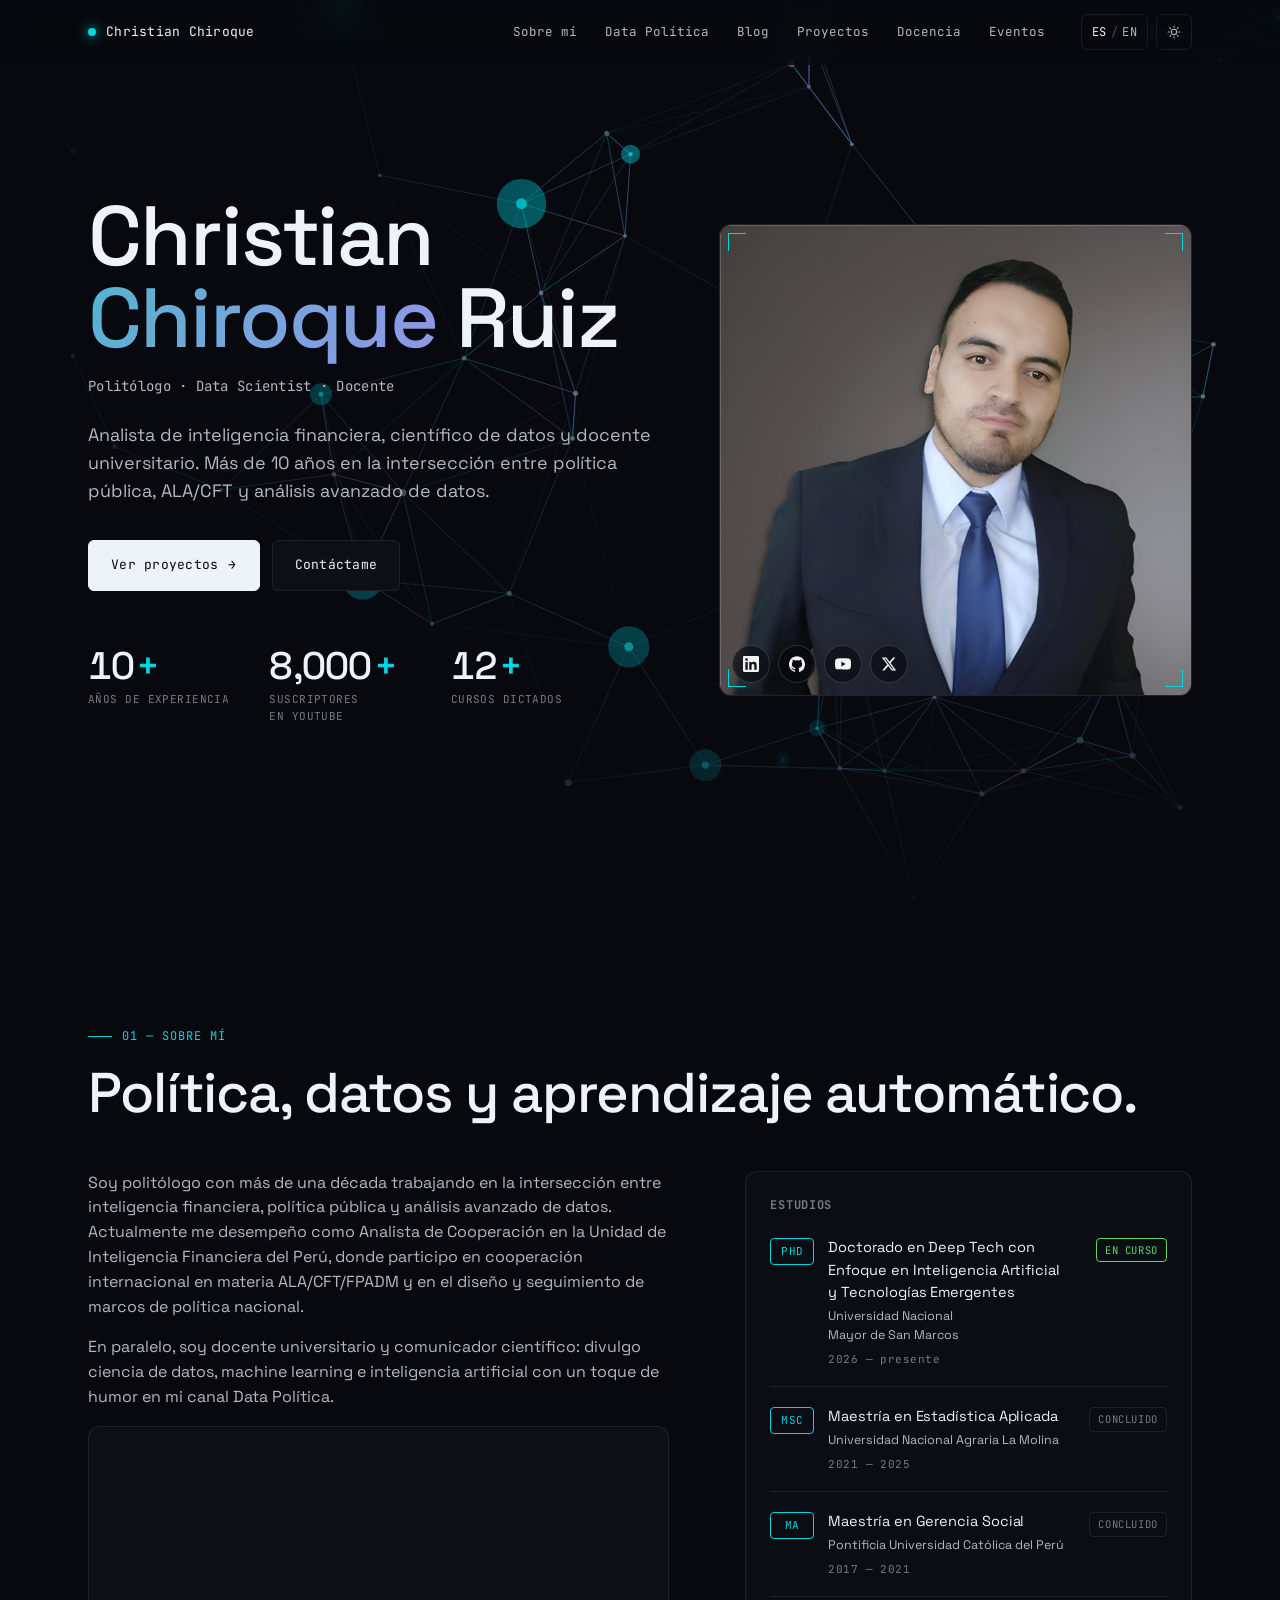
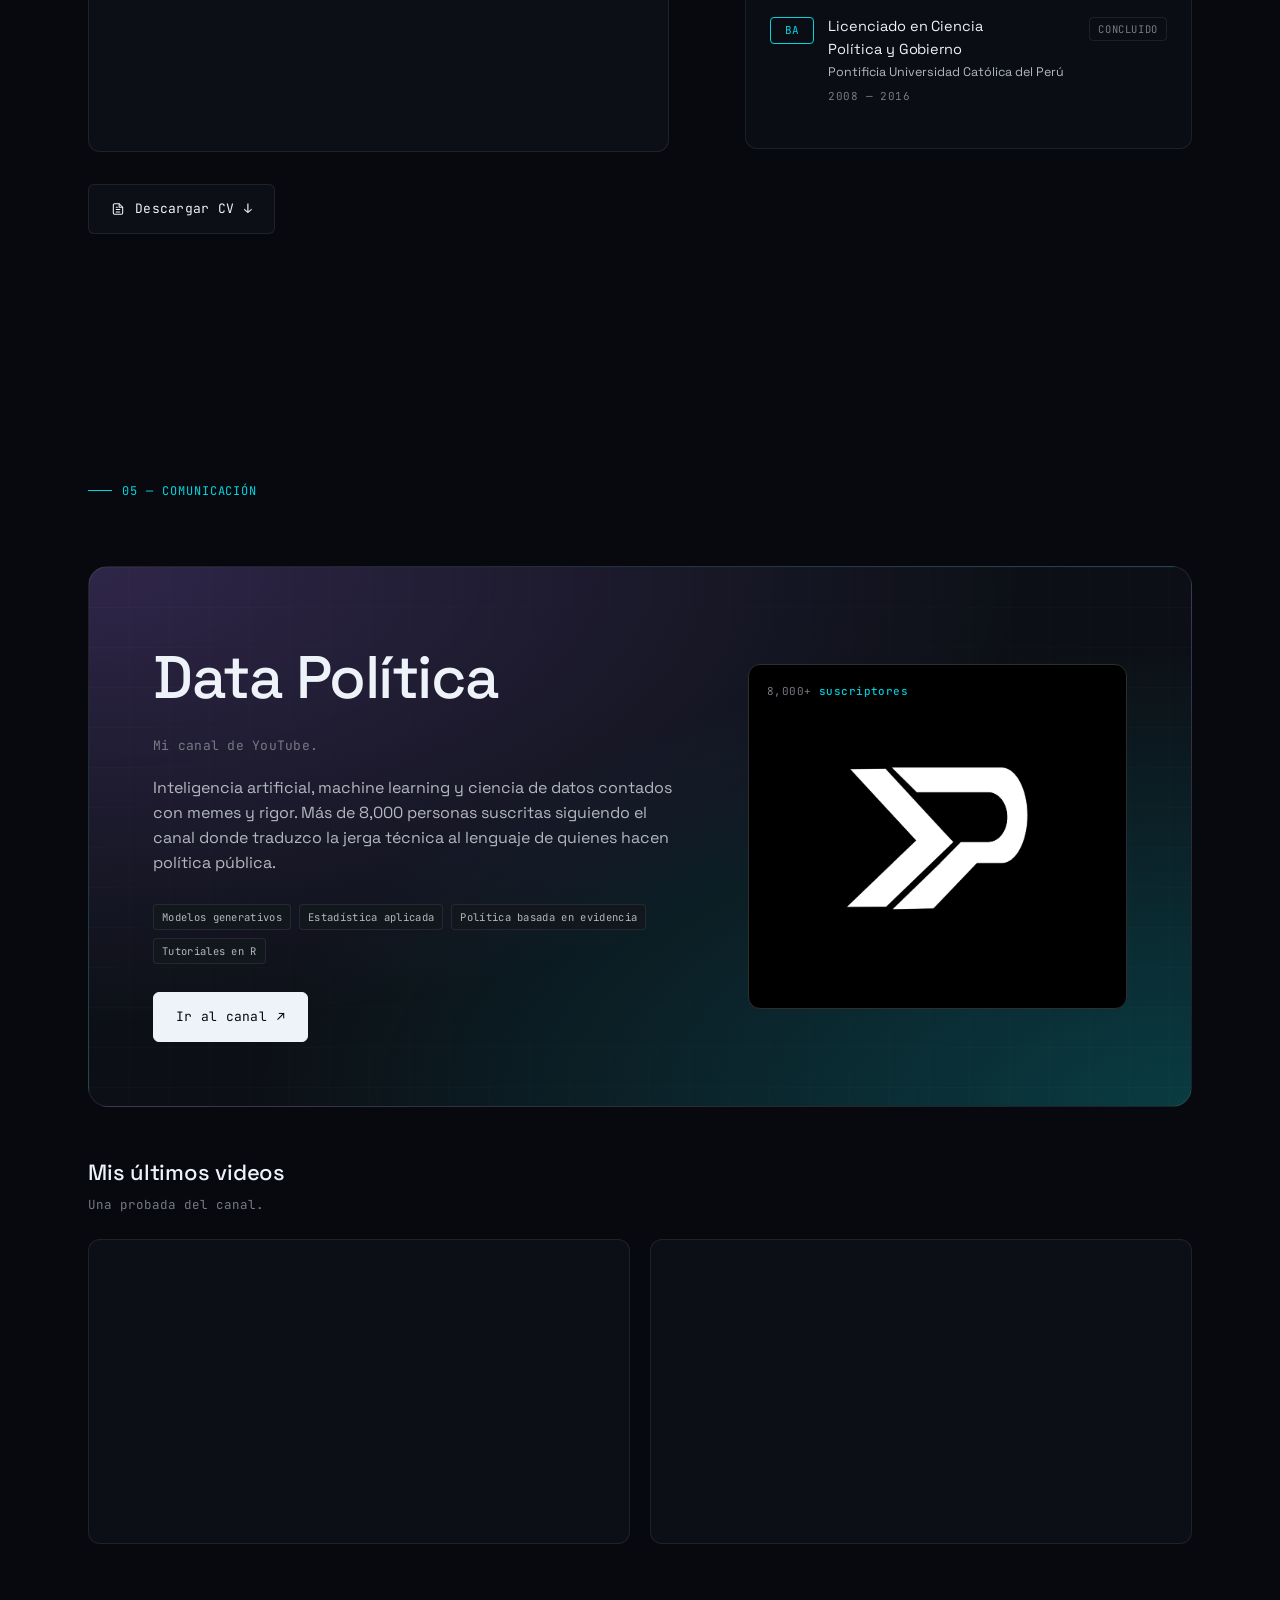
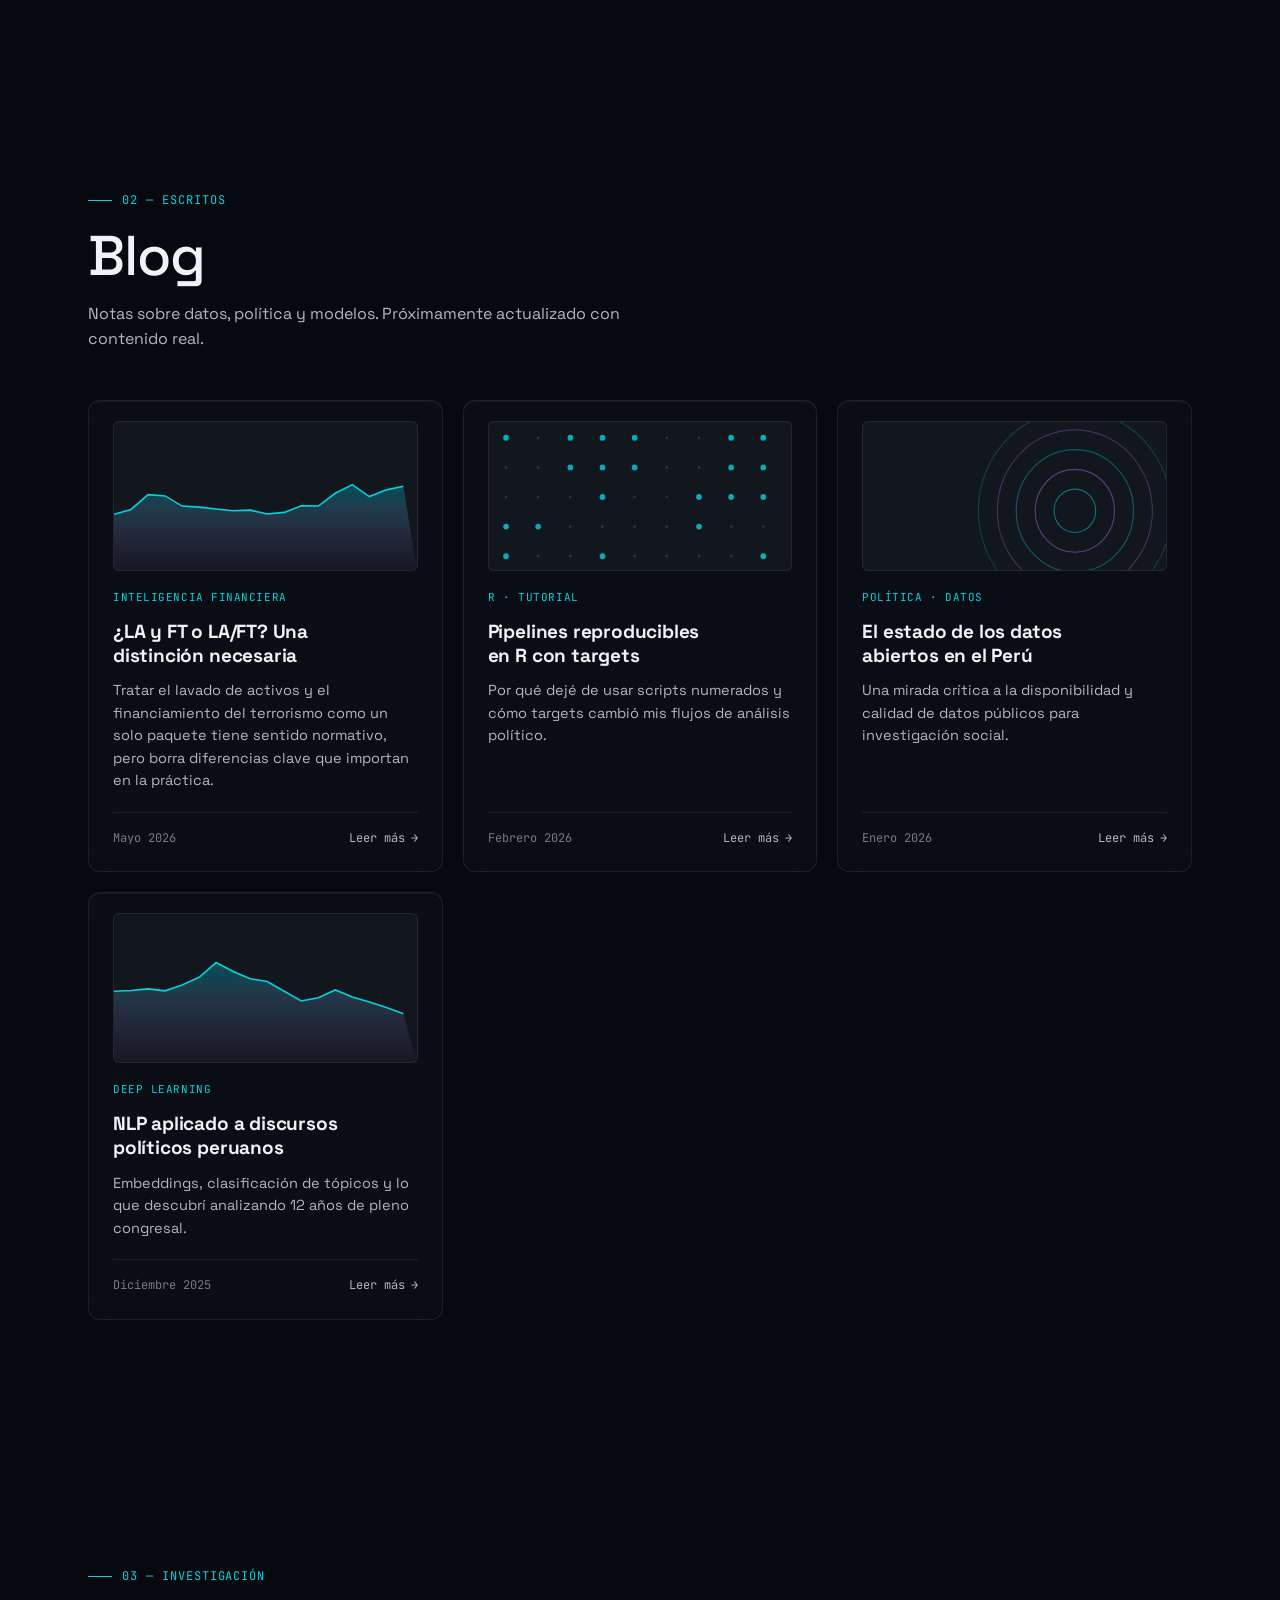
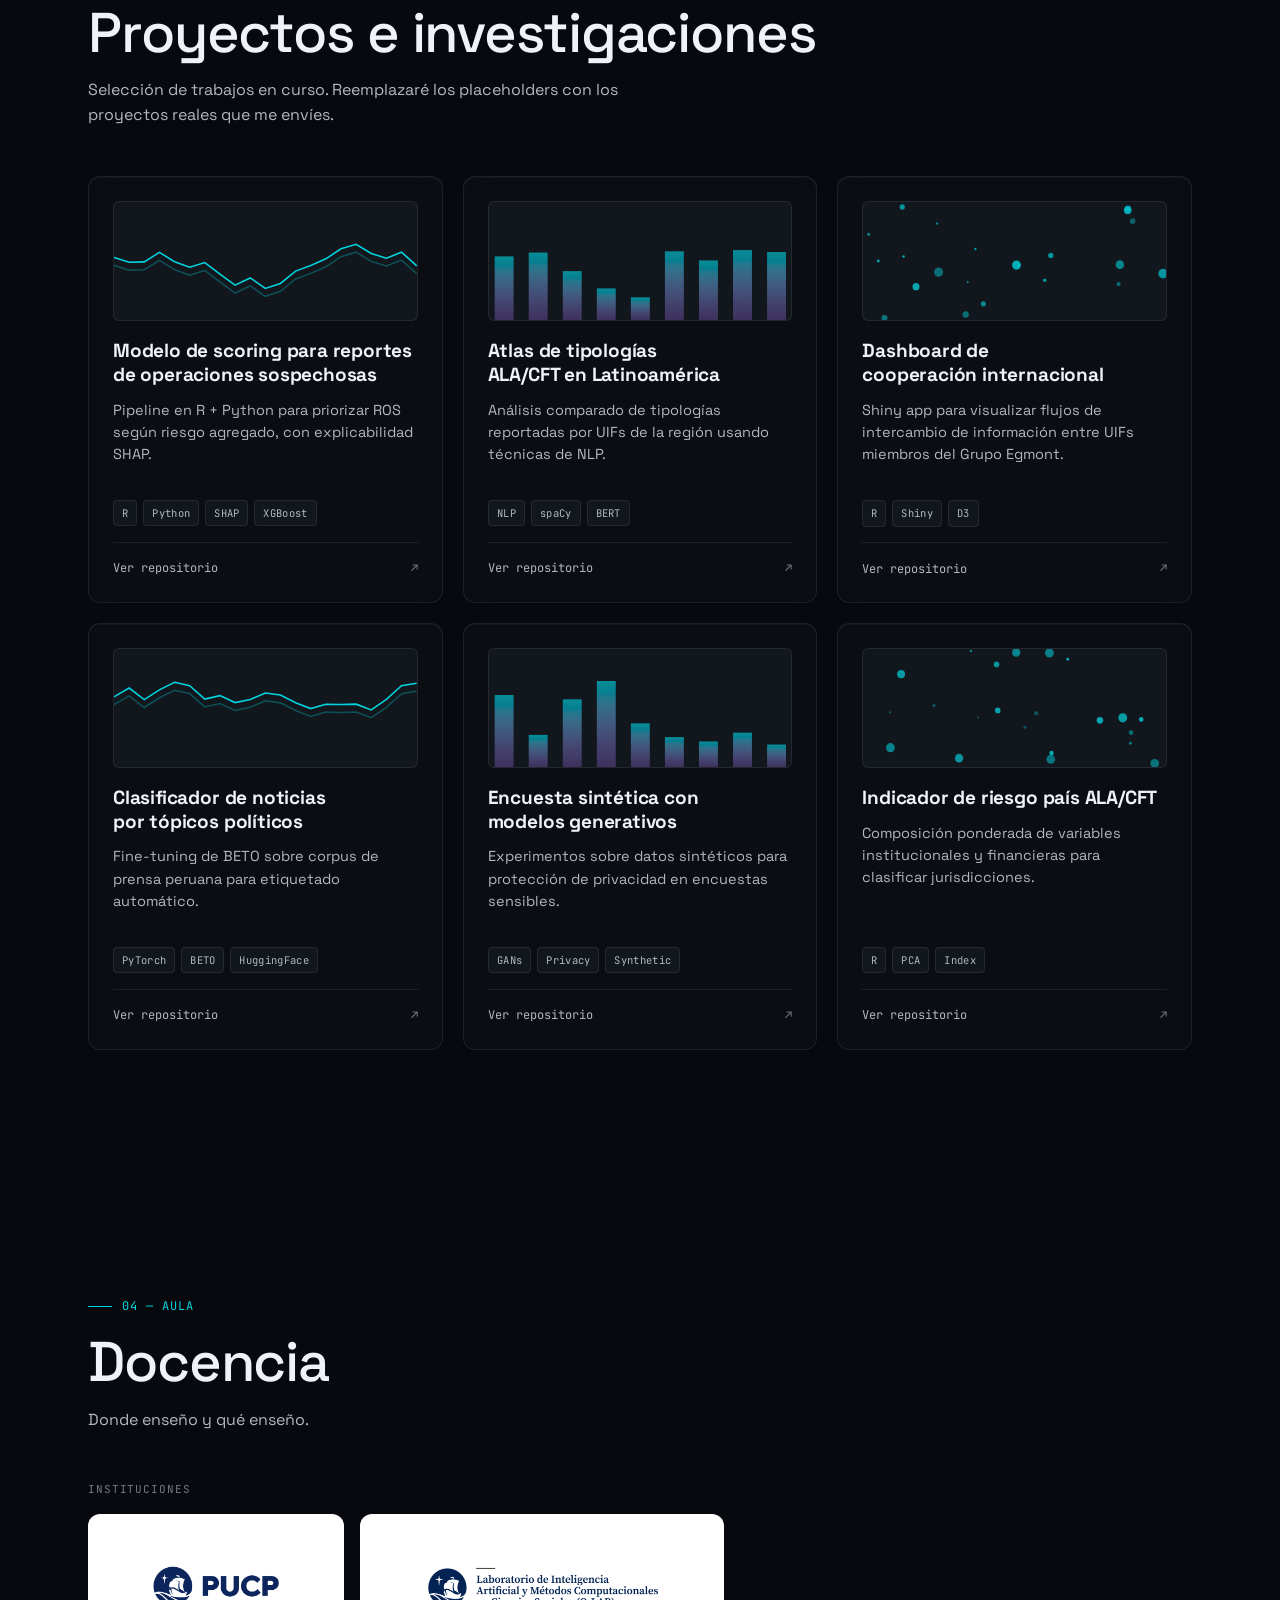
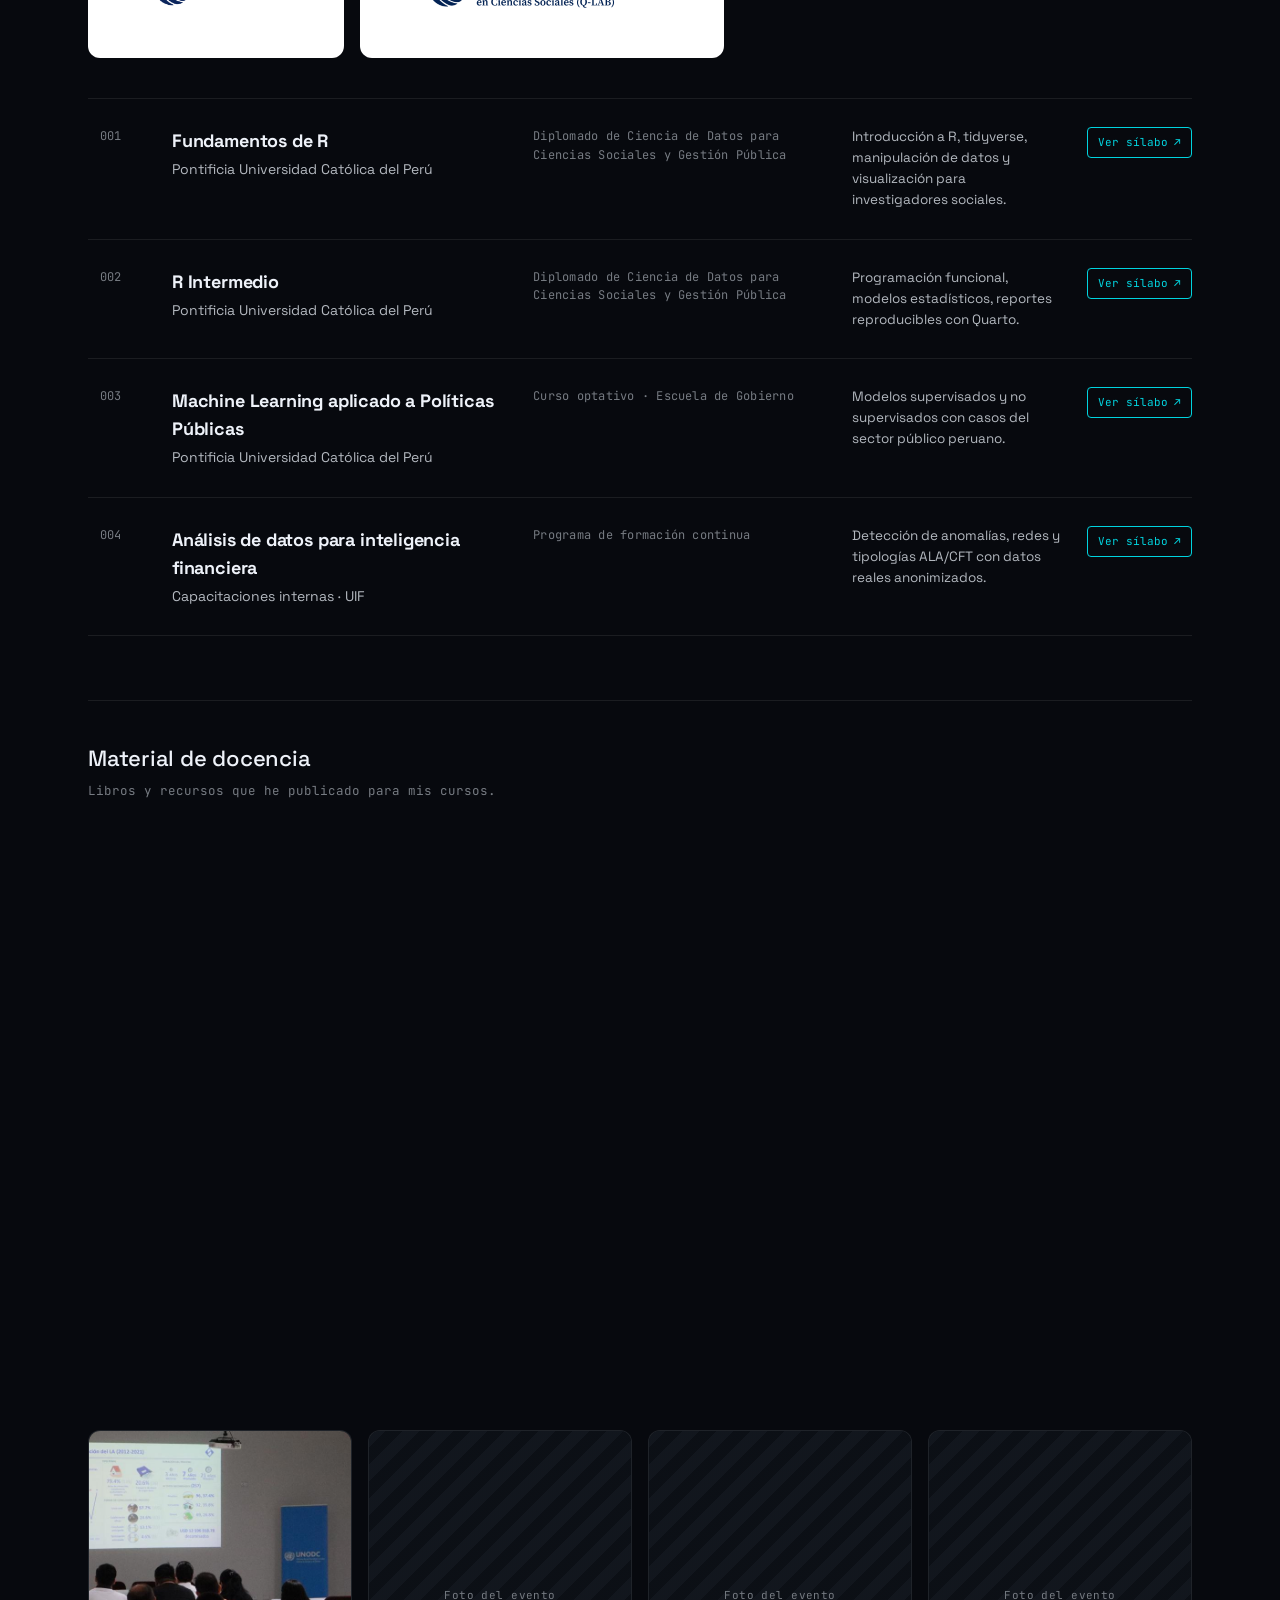
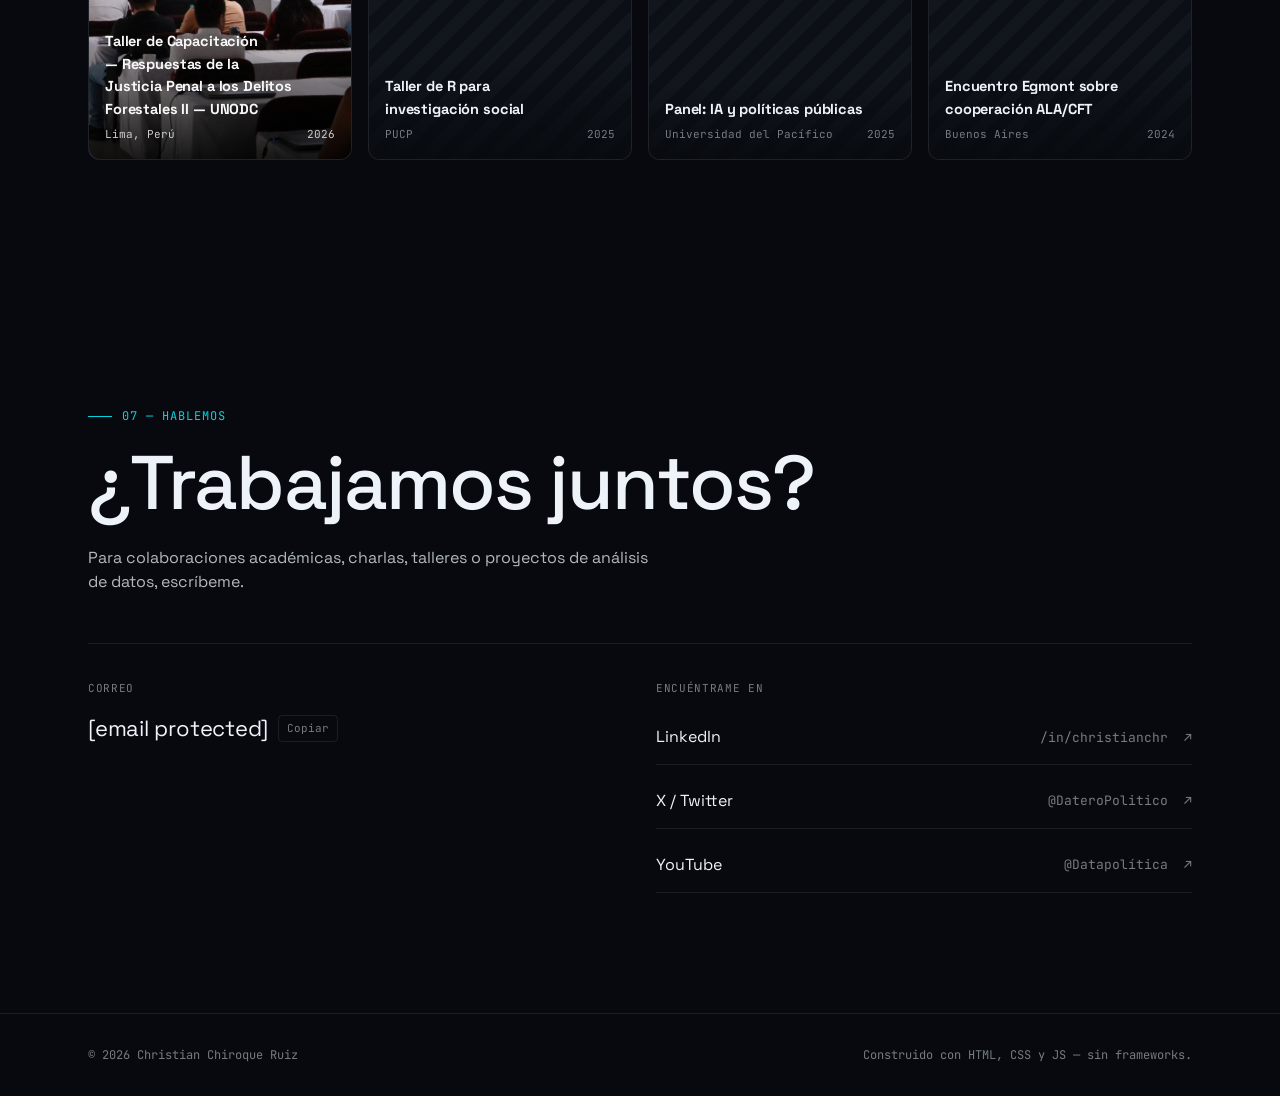
==== commit ff4be44a: "va" ====
--- a/index.html
+++ b/index.html
@@ -22,7 +22,7 @@
       <span class="dot"></span>
       <span>Christian Chiroque</span>
     </a>
-    <nav class="nav__links" aria-label="Primary">
+    <nav class="nav__links" id="nav-links" aria-label="Primary">
       <a class="nav__link" href="#about" data-i18n="nav.about">Sobre mí</a>
       <a class="nav__link" href="#datapolitica" data-i18n="nav.datapolitica">Data Política</a>
       <a class="nav__link" href="#blog" data-i18n="nav.blog">Blog</a>
@@ -41,8 +41,16 @@
           <circle cx="12" cy="12" r="4"/><path d="M12 3v2M12 19v2M3 12h2M19 12h2M5.6 5.6l1.4 1.4M17 17l1.4 1.4M5.6 18.4 7 17M17 7l1.4-1.4"/>
         </svg>
       </button>
-    </div>
-  </div>
+      <button class="icon-btn nav__burger" id="nav-burger" aria-label="Abrir menú" aria-expanded="false" aria-controls="nav-links">
+        <span class="nav__burger-box">
+          <span class="nav__burger-line"></span>
+          <span class="nav__burger-line"></span>
+          <span class="nav__burger-line"></span>
+        </span>
+      </button>
+    </div>
+  </div>
+  <div class="nav__scrim" id="nav-scrim"></div>
 </header>
 
 <main id="top">
@@ -262,7 +270,8 @@
       <p class="section-sub reveal" data-i18n="blog.subtitle"></p>
     </div>
     <div class="card-grid blog-grid">
-      <a class="card reveal" href="posts/la-vs-ft-distincion-necesaria.es.html" data-post="la-vs-ft-distincion-necesaria" data-mx>
+      <a class="card reveal" href="posts/la-vs-ft-distincion-necesaria.es.html" data-post="la-vs-ft-distincion-necesaria" data-img="" data-mx>
+        <div class="card-thumb" data-thumb></div>
         <span class="card__tag" data-i18n="blog.post1.tag">Machine Learning</span>
         <h3 class="card__title" data-i18n="blog.post1.title"></h3>
         <p class="card__excerpt" data-i18n="blog.post1.excerpt"></p>
@@ -271,7 +280,8 @@
           <span class="card__more"><span data-i18n="blog.readMore">Leer más</span> →</span>
         </div>
       </a>
-      <a class="card reveal" href="posts/pipelines-targets-r.es.html" data-post="pipelines-targets-r" data-mx style="--reveal-delay:80ms">
+      <a class="card reveal" href="posts/pipelines-targets-r.es.html" data-post="pipelines-targets-r" data-img="" data-mx style="--reveal-delay:80ms">
+        <div class="card-thumb" data-thumb></div>
         <span class="card__tag" data-i18n="blog.post2.tag"></span>
         <h3 class="card__title" data-i18n="blog.post2.title"></h3>
         <p class="card__excerpt" data-i18n="blog.post2.excerpt"></p>
@@ -280,7 +290,8 @@
           <span class="card__more"><span data-i18n="blog.readMore">Leer más</span> →</span>
         </div>
       </a>
-      <a class="card reveal" href="posts/datos-abiertos-peru.es.html" data-post="datos-abiertos-peru" data-mx style="--reveal-delay:160ms">
+      <a class="card reveal" href="posts/datos-abiertos-peru.es.html" data-post="datos-abiertos-peru" data-img="" data-mx style="--reveal-delay:160ms">
+        <div class="card-thumb" data-thumb></div>
         <span class="card__tag" data-i18n="blog.post3.tag"></span>
         <h3 class="card__title" data-i18n="blog.post3.title"></h3>
         <p class="card__excerpt" data-i18n="blog.post3.excerpt"></p>
@@ -289,7 +300,8 @@
           <span class="card__more"><span data-i18n="blog.readMore">Leer más</span> →</span>
         </div>
       </a>
-      <a class="card reveal" href="posts/nlp-discursos-politicos.es.html" data-post="nlp-discursos-politicos" data-mx style="--reveal-delay:240ms">
+      <a class="card reveal" href="posts/nlp-discursos-politicos.es.html" data-post="nlp-discursos-politicos" data-img="" data-mx style="--reveal-delay:240ms">
+        <div class="card-thumb" data-thumb></div>
         <span class="card__tag" data-i18n="blog.post4.tag"></span>
         <h3 class="card__title" data-i18n="blog.post4.title"></h3>
         <p class="card__excerpt" data-i18n="blog.post4.excerpt"></p>
@@ -324,6 +336,19 @@
       <h2 class="section-title reveal" data-i18n="teaching.title"></h2>
       <p class="section-sub reveal" data-i18n="teaching.subtitle"></p>
     </div>
+
+    <div class="inst-logos reveal">
+      <span class="inst-logos__label" data-i18n="teaching.instLabel">Instituciones</span>
+      <div class="inst-logos__row">
+        <a class="inst-logo" href="https://www.pucp.edu.pe/" target="_blank" rel="noopener noreferrer" aria-label="PUCP">
+          <img src="assets/logo-pucp.png" alt="Pontificia Universidad Católica del Perú">
+        </a>
+        <a class="inst-logo" href="#" target="_blank" rel="noopener noreferrer" aria-label="Q-LAB" data-placeholder="1">
+          <img src="assets/logo-qlab.png" alt="Laboratorio de IA y Métodos Computacionales en Ciencias Sociales (Q-LAB)">
+        </a>
+      </div>
+    </div>
+
     <div class="teach-list">
       <div class="teach-row reveal">
         <div class="teach-row__num">001</div>
@@ -375,7 +400,7 @@
       </div>
       <div class="materials__grid">
         <a class="material reveal" href="#" target="_blank" rel="noopener">
-          <div class="material__cover" data-cover="1">
+          <div class="material__cover" data-cover="1" data-img="">
             <span class="material__spine"></span>
             <span class="material__cover-title" data-i18n="teaching.materials.b1.title">Fundamentos de R</span>
             <span class="material__cover-author">C. Chiroque</span>
@@ -387,7 +412,7 @@
           </div>
         </a>
         <a class="material reveal" href="#" target="_blank" rel="noopener" style="--reveal-delay:80ms">
-          <div class="material__cover" data-cover="2">
+          <div class="material__cover" data-cover="2" data-img="">
             <span class="material__spine"></span>
             <span class="material__cover-title" data-i18n="teaching.materials.b2.title">R Intermedio</span>
             <span class="material__cover-author">C. Chiroque</span>
@@ -399,7 +424,7 @@
           </div>
         </a>
         <a class="material reveal" href="#" target="_blank" rel="noopener" style="--reveal-delay:160ms">
-          <div class="material__cover" data-cover="3">
+          <div class="material__cover" data-cover="3" data-img="">
             <span class="material__spine"></span>
             <span class="material__cover-title" data-i18n="teaching.materials.b3.title">ML aplicado</span>
             <span class="material__cover-author">C. Chiroque</span>
@@ -481,7 +506,7 @@
       <div>
         <p class="contact__label" data-i18n="contact.emailLabel">Correo</p>
         <div class="contact__email">
-          <a href="/cdn-cgi/l/email-protection#b8d0d7d4d9f8dbd0d1cad7c9cddd96dcddce" id="email-link"><span class="__cf_email__" data-cfemail="e981868588a98a81809b86989c8cc78d8c9f">[email&#160;protected]</span></a>
+          <a href="/cdn-cgi/l/email-protection#bcd4d3d0ddfcdfd4d5ced3cdc9d992d8d9ca" id="email-link"><span class="__cf_email__" data-cfemail="bed6d1d2dffeddd6d7ccd1cfcbdb90dadbc8">[email&#160;protected]</span></a>
           <button class="contact__email-copy" id="email-copy" data-i18n="contact.copy">Copiar</button>
         </div>
       </div>
--- a/styles.css
+++ b/styles.css
@@ -219,8 +219,82 @@
 .lang-btn .lang-current { color: var(--fg); }
 .lang-btn .lang-sep { opacity: 0.4; padding: 0 4px; }
 
+/* Hamburger button — hidden on desktop */
+.nav__burger { display: none; }
+.nav__burger-box {
+  position: relative;
+  width: 18px;
+  height: 12px;
+  display: block;
+}
+.nav__burger-line {
+  position: absolute;
+  left: 0;
+  width: 100%;
+  height: 1.6px;
+  background: currentColor;
+  border-radius: 2px;
+  transition: transform .3s var(--ease), opacity .2s var(--ease), top .3s var(--ease);
+}
+.nav__burger-line:nth-child(1) { top: 0; }
+.nav__burger-line:nth-child(2) { top: 5px; }
+.nav__burger-line:nth-child(3) { top: 10px; }
+.nav.is-open .nav__burger-line:nth-child(1) { top: 5px; transform: rotate(45deg); }
+.nav.is-open .nav__burger-line:nth-child(2) { opacity: 0; }
+.nav.is-open .nav__burger-line:nth-child(3) { top: 5px; transform: rotate(-45deg); }
+
+.nav__scrim {
+  position: fixed;
+  inset: 0;
+  z-index: 40;
+  background: oklch(0% 0 0 / 0.5);
+  backdrop-filter: blur(2px);
+  opacity: 0;
+  pointer-events: none;
+  transition: opacity .3s var(--ease);
+}
+.nav.is-open .nav__scrim { opacity: 1; pointer-events: auto; }
+
 @media (max-width: 760px) {
-  .nav__links { display: none; }
+  .nav__burger { display: inline-flex; }
+
+  .nav__links {
+    position: fixed;
+    top: 64px;
+    left: 12px;
+    right: 12px;
+    flex-direction: column;
+    gap: 2px;
+    padding: 10px;
+    background: color-mix(in oklch, var(--bg-2) 96%, transparent);
+    backdrop-filter: blur(18px);
+    -webkit-backdrop-filter: blur(18px);
+    border: 1px solid var(--line);
+    border-radius: var(--r-md);
+    box-shadow: 0 24px 60px -20px rgb(0 0 0 / 0.5);
+    z-index: 45;
+    /* hidden state */
+    opacity: 0;
+    transform: translateY(-10px) scale(0.98);
+    transform-origin: top right;
+    pointer-events: none;
+    transition: opacity .25s var(--ease), transform .25s var(--ease);
+  }
+  .nav.is-open .nav__links {
+    opacity: 1;
+    transform: none;
+    pointer-events: auto;
+  }
+  .nav__link {
+    font-size: 15px;
+    font-family: var(--font-display);
+    padding: 13px 14px;
+    border-radius: var(--r-sm);
+  }
+  .nav__link::after { display: none; }
+  .nav__link:hover,
+  .nav__link.is-active { background: color-mix(in oklch, var(--accent-1) 14%, transparent); }
+  .nav.is-open .nav__scrim { opacity: 1; }
 }
 
 /* ---------- Section primitives ---------- */
@@ -739,8 +813,84 @@
   width: 100%;
   height: 100%;
 }
+.proj-thumb img {
+  position: absolute;
+  inset: 0;
+  width: 100%;
+  height: 100%;
+  object-fit: cover;
+}
+
+/* Blog card thumbnail (optional image at top of card) */
+.card-thumb {
+  height: 150px;
+  border-radius: var(--r-sm);
+  margin: -4px 0 18px;
+  background: var(--bg-3);
+  border: 1px solid var(--line);
+  position: relative;
+  overflow: hidden;
+}
+.card-thumb img {
+  position: absolute;
+  inset: 0;
+  width: 100%;
+  height: 100%;
+  object-fit: cover;
+  transition: transform .5s var(--ease);
+}
+.card:hover .card-thumb img { transform: scale(1.05); }
+.card-thumb svg {
+  position: absolute;
+  inset: 0;
+  width: 100%;
+  height: 100%;
+}
 
 /* ---------- Teaching ---------- */
+.inst-logos {
+  margin-bottom: calc(40px * var(--density));
+}
+.inst-logos__label {
+  display: block;
+  font-family: var(--font-mono);
+  font-size: 11px;
+  letter-spacing: 0.08em;
+  text-transform: uppercase;
+  color: var(--fg-3);
+  margin-bottom: 16px;
+}
+.inst-logos__row {
+  display: flex;
+  flex-wrap: wrap;
+  gap: 16px;
+}
+.inst-logo {
+  display: flex;
+  align-items: center;
+  justify-content: center;
+  padding: 32px 46px;
+  background: #fff;
+  border: 1px solid var(--line);
+  border-radius: var(--r-md);
+  transition: transform .25s var(--ease), box-shadow .25s var(--ease);
+  flex: 0 1 auto;
+}
+.inst-logo:hover {
+  transform: translateY(-3px);
+  box-shadow: 0 12px 32px -16px rgb(0 0 0 / 0.5);
+}
+.inst-logo img {
+  height: 78px;
+  width: auto;
+  object-fit: contain;
+  display: block;
+}
+@media (max-width: 560px) {
+  .inst-logo { flex: 1 1 100%; padding: 24px 30px; }
+  .inst-logo img { height: 62px; }
+}
+
 .teach-list {
   display: grid;
   gap: 0;
@@ -1223,6 +1373,20 @@
   border-radius: 2px;
   pointer-events: none;
 }
+/* When a real cover image is provided */
+.material__cover-img {
+  position: absolute;
+  inset: 0;
+  width: 100%;
+  height: 100%;
+  object-fit: cover;
+  z-index: 2;
+}
+.material__cover.has-img { padding: 0; }
+.material__cover.has-img .material__spine,
+.material__cover.has-img .material__cover-title,
+.material__cover.has-img .material__cover-author { display: none; }
+.material__cover.has-img::before { z-index: 3; }
 .material__spine {
   position: absolute;
   top: 0; left: 0; bottom: 0;
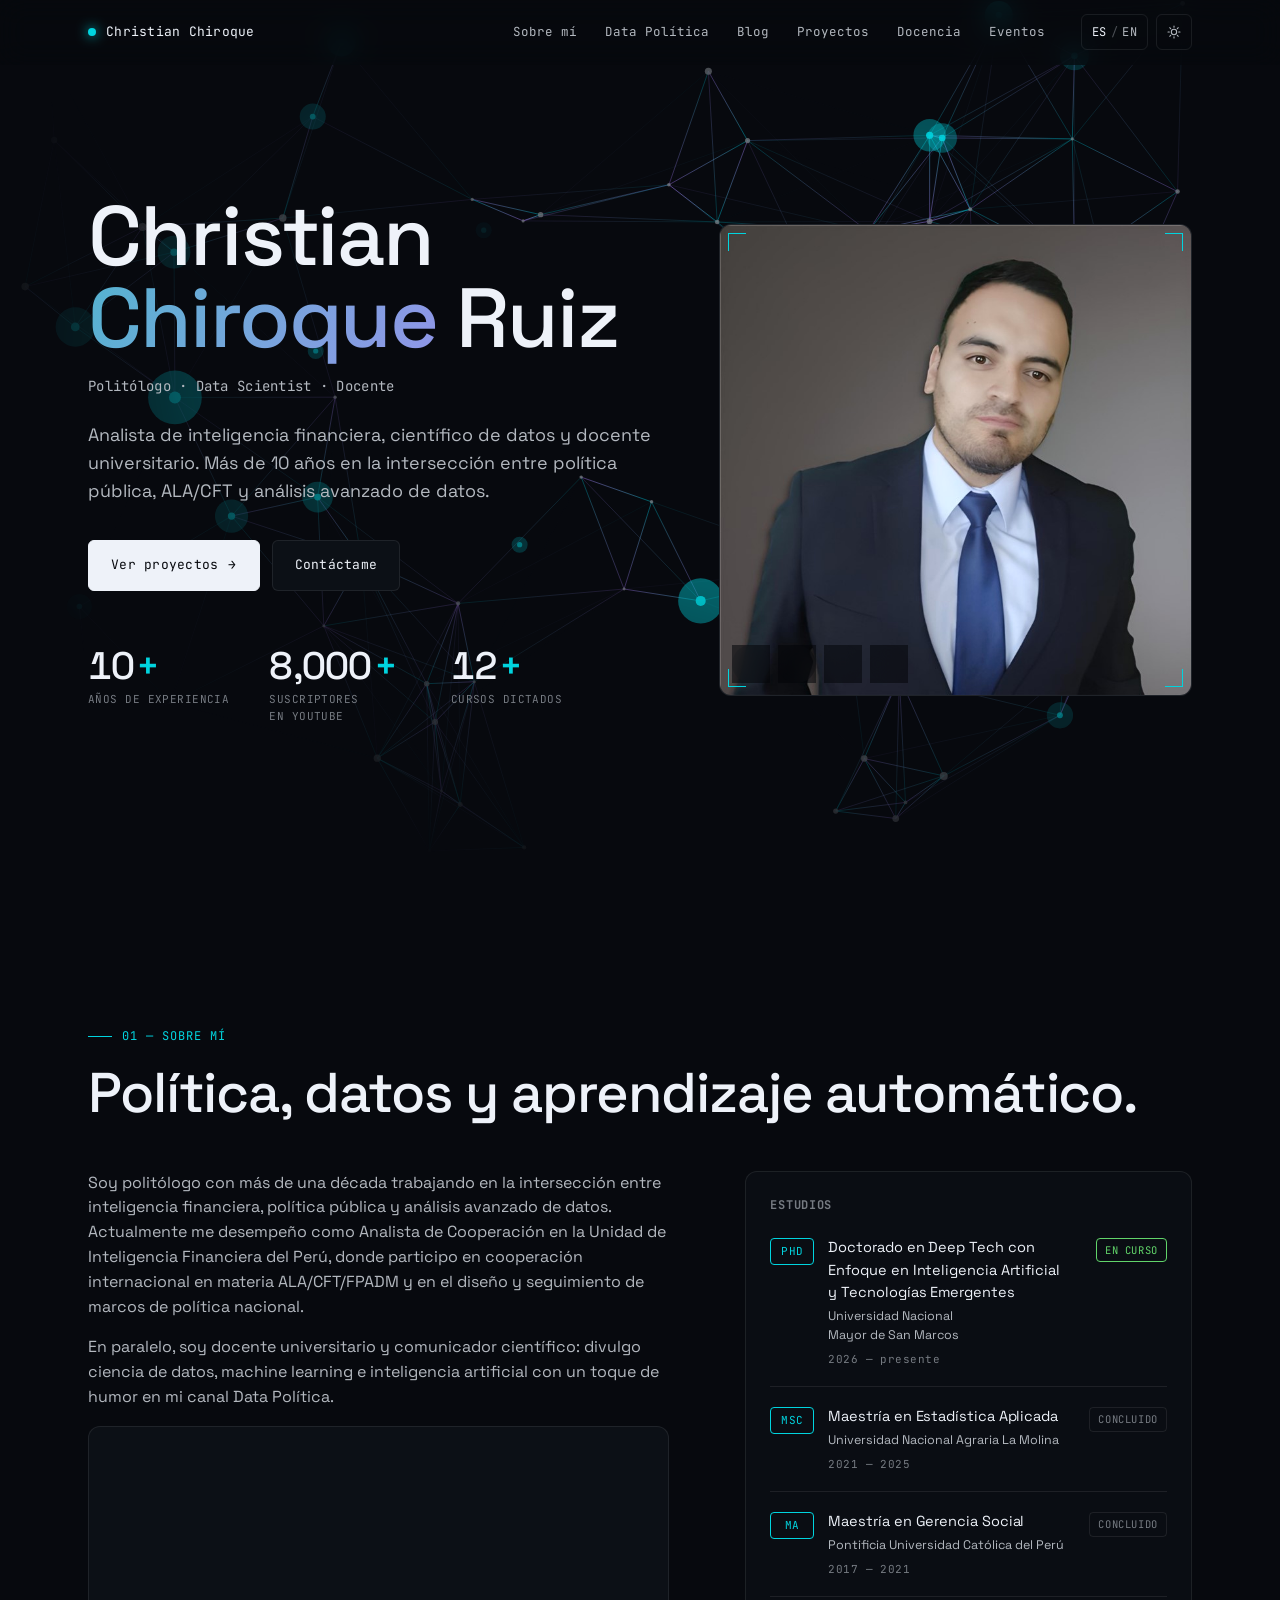
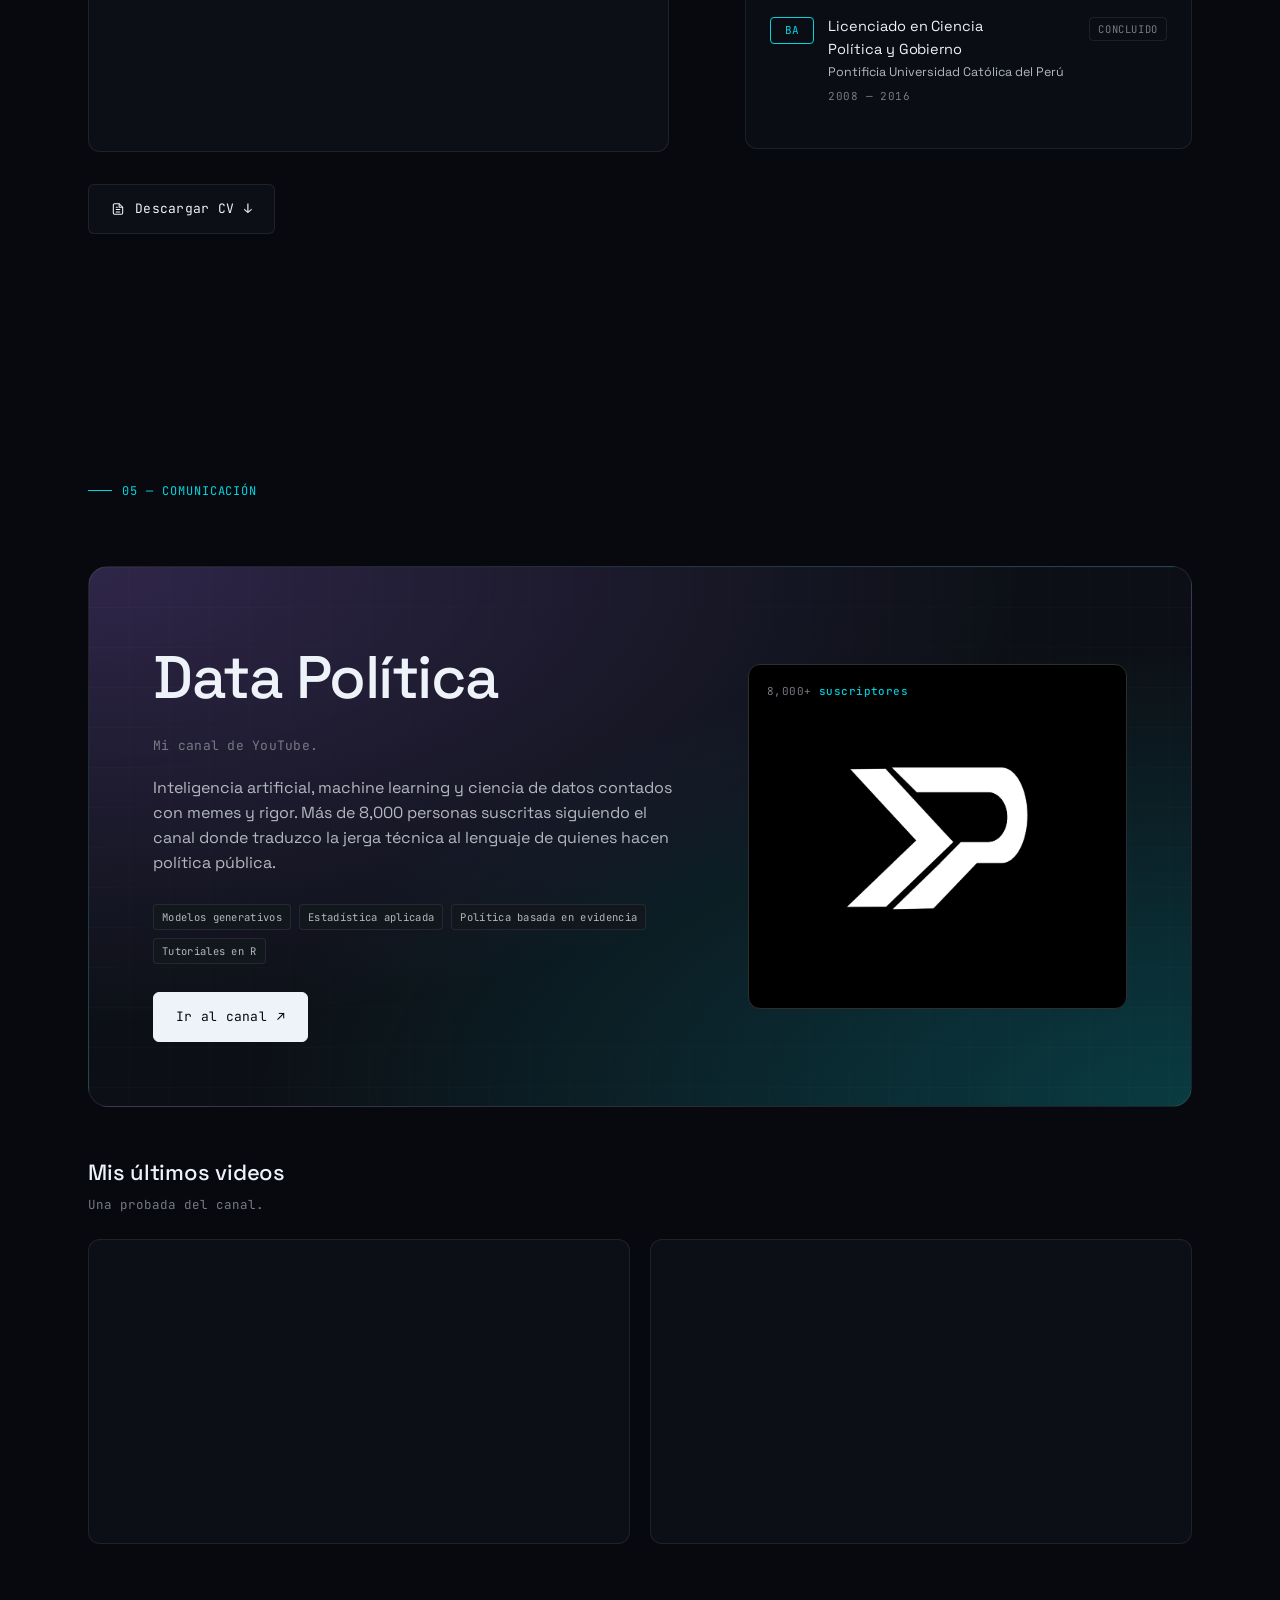
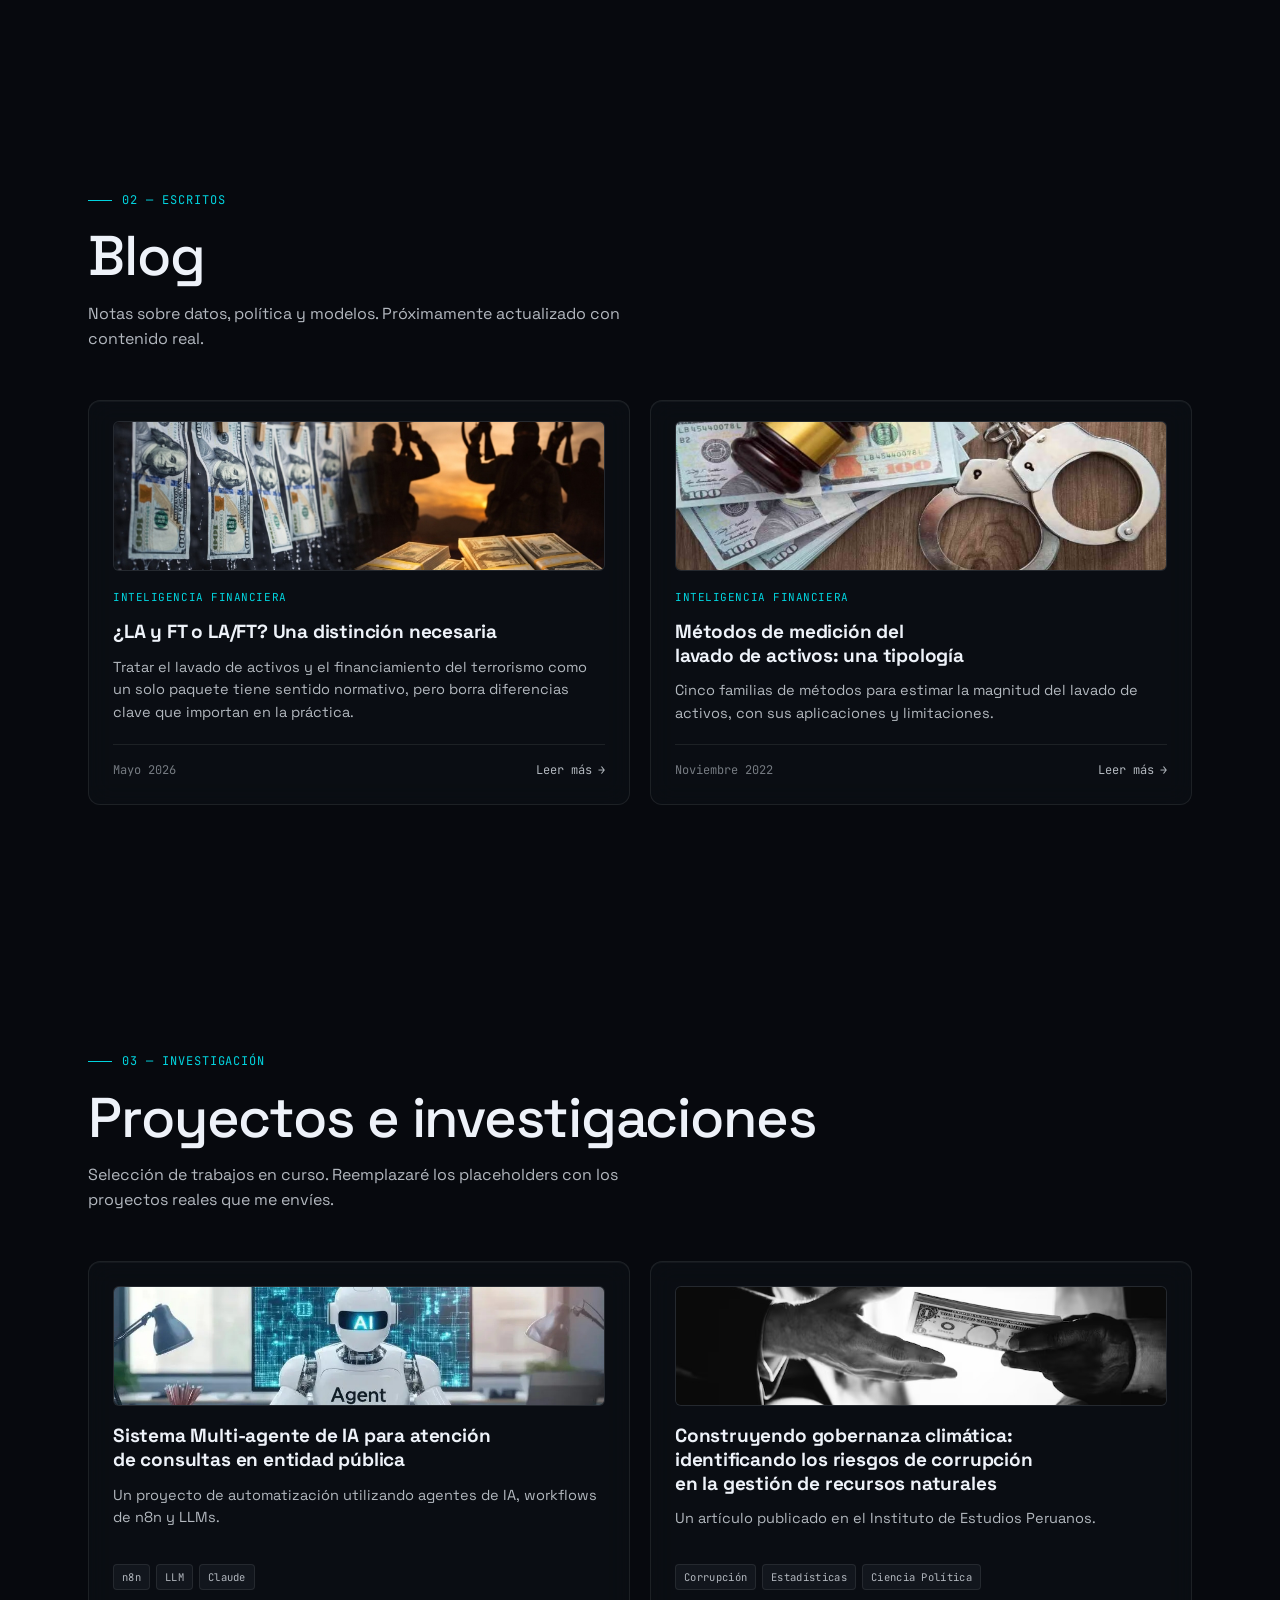
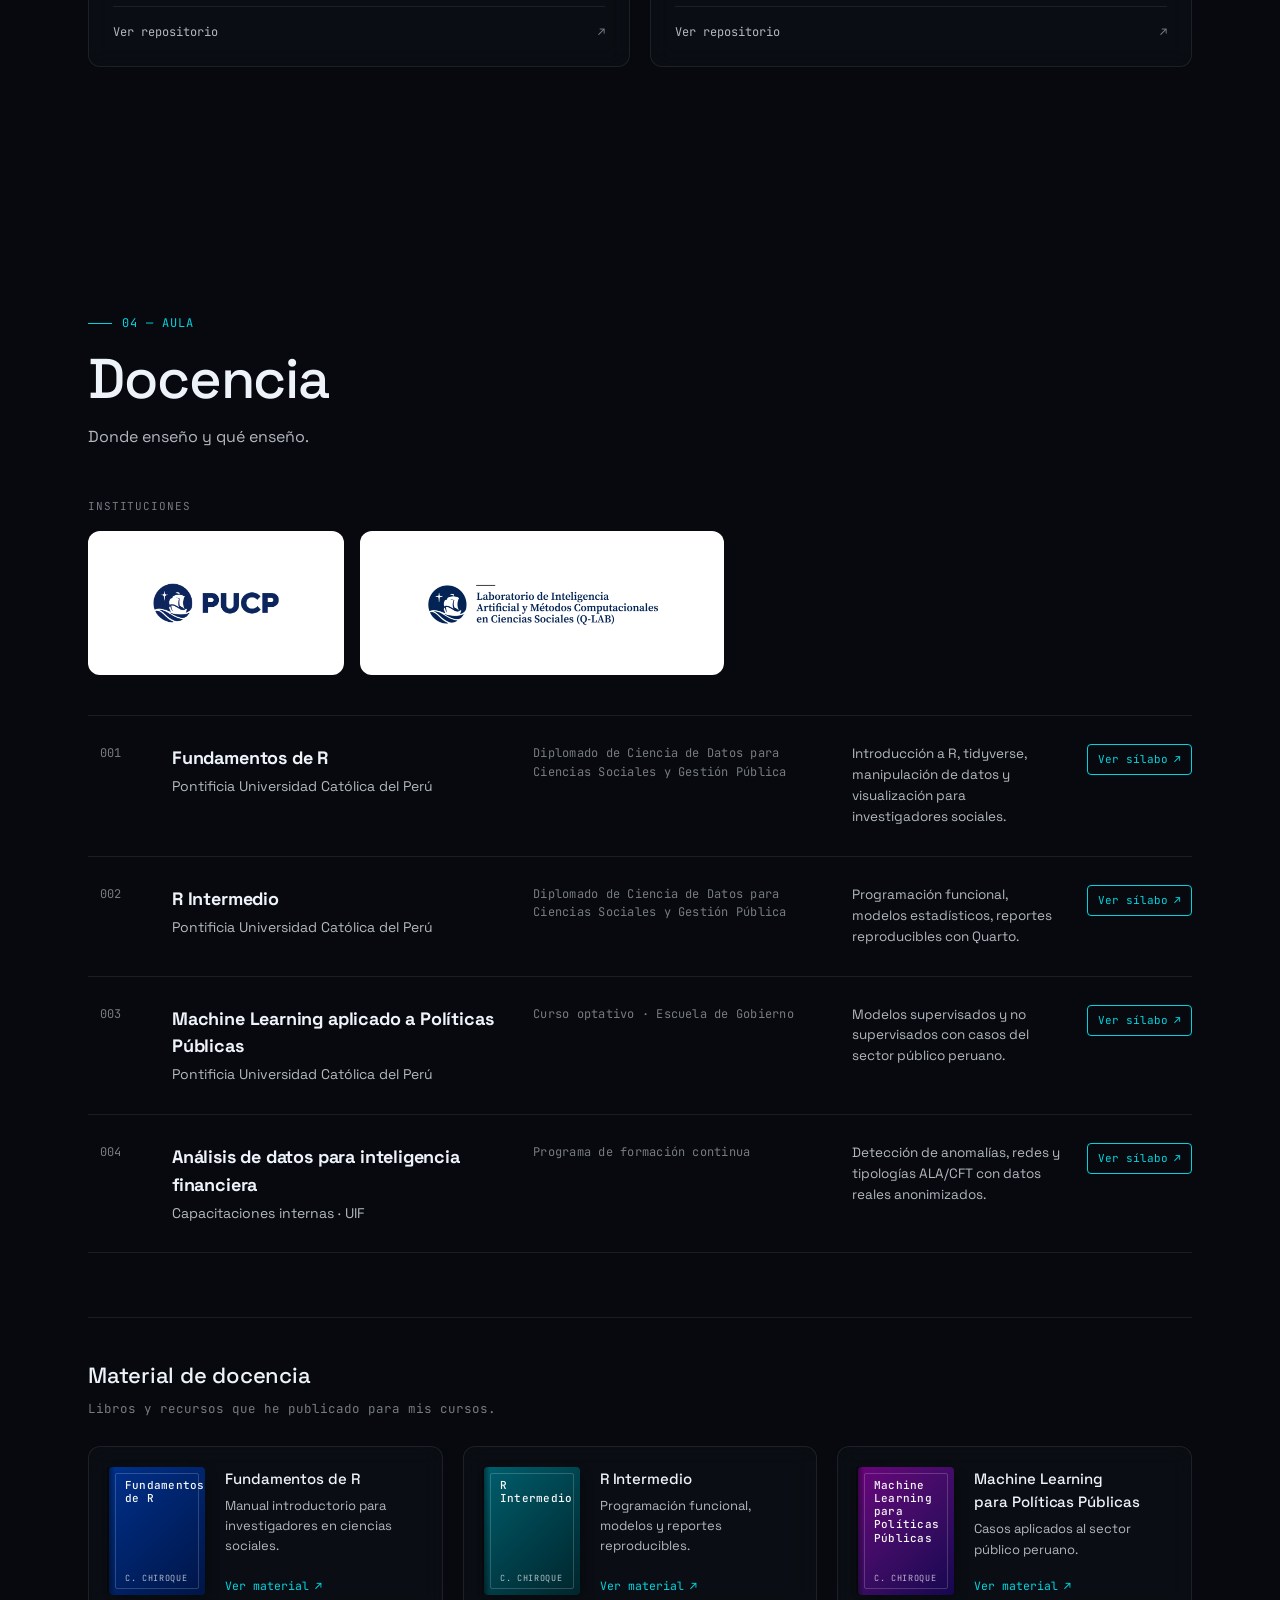
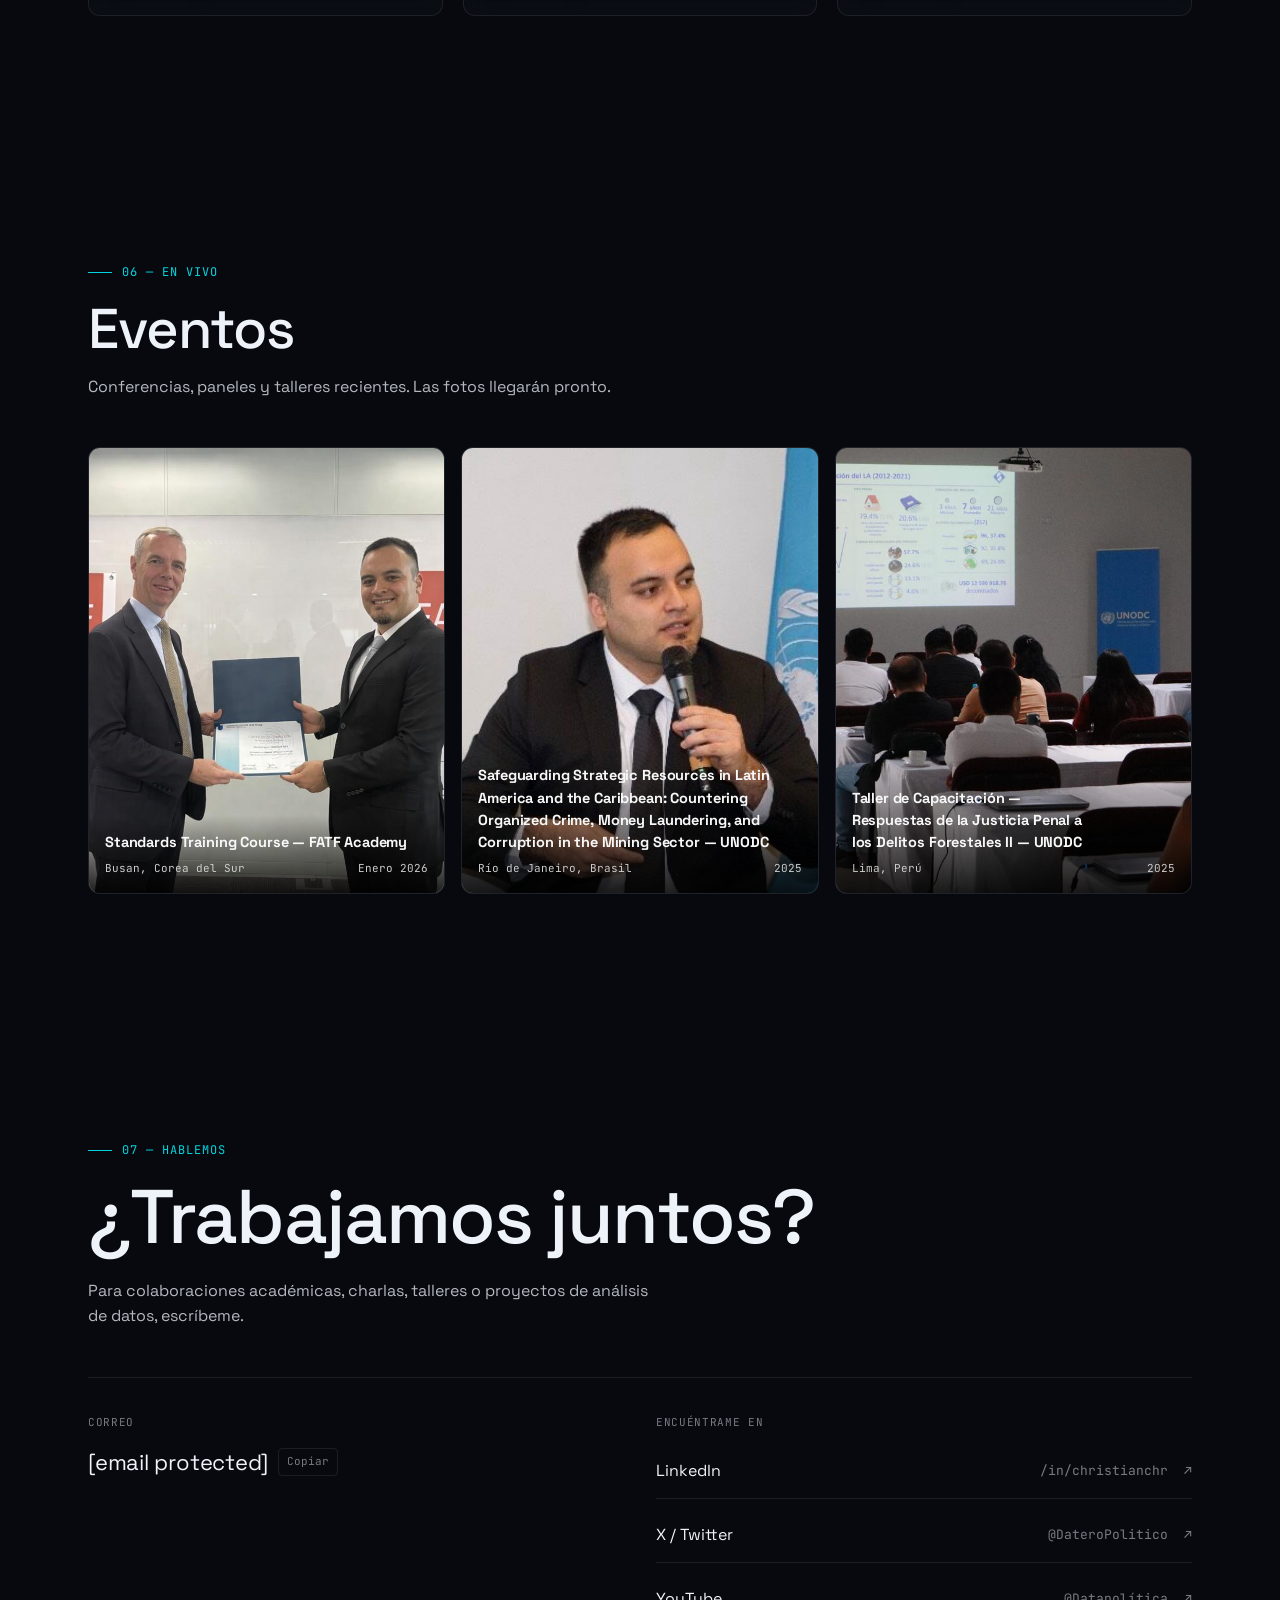
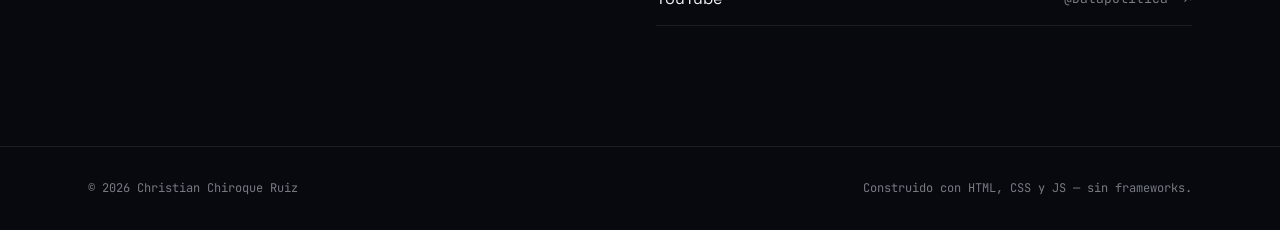
==== commit c00765e2: "mejora" ====
--- a/index.html
+++ b/index.html
@@ -270,7 +270,7 @@
       <p class="section-sub reveal" data-i18n="blog.subtitle"></p>
     </div>
     <div class="card-grid blog-grid">
-      <a class="card reveal" href="posts/la-vs-ft-distincion-necesaria.es.html" data-post="la-vs-ft-distincion-necesaria" data-img="" data-mx>
+      <a class="card reveal" href="posts/la-vs-ft-distincion-necesaria.es.html" data-post="la-vs-ft-distincion-necesaria" data-img="assets/post-laft.jpg" data-date="2026-05" data-mx>
         <div class="card-thumb" data-thumb></div>
         <span class="card__tag" data-i18n="blog.post1.tag">Machine Learning</span>
         <h3 class="card__title" data-i18n="blog.post1.title"></h3>
@@ -280,7 +280,7 @@
           <span class="card__more"><span data-i18n="blog.readMore">Leer más</span> →</span>
         </div>
       </a>
-      <a class="card reveal" href="posts/pipelines-targets-r.es.html" data-post="pipelines-targets-r" data-img="" data-mx style="--reveal-delay:80ms">
+      <a class="card reveal" href="posts/metodos-medicion-lavado.es.html" data-post="metodos-medicion-lavado" data-img="assets/post-medicion.jpg" data-date="2022-11" data-mx style="--reveal-delay:80ms">
         <div class="card-thumb" data-thumb></div>
         <span class="card__tag" data-i18n="blog.post2.tag"></span>
         <h3 class="card__title" data-i18n="blog.post2.title"></h3>
@@ -290,26 +290,6 @@
           <span class="card__more"><span data-i18n="blog.readMore">Leer más</span> →</span>
         </div>
       </a>
-      <a class="card reveal" href="posts/datos-abiertos-peru.es.html" data-post="datos-abiertos-peru" data-img="" data-mx style="--reveal-delay:160ms">
-        <div class="card-thumb" data-thumb></div>
-        <span class="card__tag" data-i18n="blog.post3.tag"></span>
-        <h3 class="card__title" data-i18n="blog.post3.title"></h3>
-        <p class="card__excerpt" data-i18n="blog.post3.excerpt"></p>
-        <div class="card__foot">
-          <span data-i18n="blog.post3.date"></span>
-          <span class="card__more"><span data-i18n="blog.readMore">Leer más</span> →</span>
-        </div>
-      </a>
-      <a class="card reveal" href="posts/nlp-discursos-politicos.es.html" data-post="nlp-discursos-politicos" data-img="" data-mx style="--reveal-delay:240ms">
-        <div class="card-thumb" data-thumb></div>
-        <span class="card__tag" data-i18n="blog.post4.tag"></span>
-        <h3 class="card__title" data-i18n="blog.post4.title"></h3>
-        <p class="card__excerpt" data-i18n="blog.post4.excerpt"></p>
-        <div class="card__foot">
-          <span data-i18n="blog.post4.date"></span>
-          <span class="card__more"><span data-i18n="blog.readMore">Leer más</span> →</span>
-        </div>
-      </a>
     </div>
   </div>
 </section>
@@ -449,8 +429,8 @@
       <p class="section-sub reveal" data-i18n="events.subtitle"></p>
     </div>
     <div class="events-grid">
-      <div class="event-card reveal">
-        <img class="event-card__img" src="assets/eventos/unodc-taller-justicia-penal.jpg" alt="" loading="lazy">
+      <div class="event-card reveal" data-date="2026-01">
+        <img class="event-card__img" src="assets/event-corea.jpg" alt="" loading="lazy">
         <div class="event-card__meta">
           <h3 class="event-card__title" data-i18n="events.ev1.title"></h3>
           <div class="event-card__where">
@@ -459,8 +439,8 @@
           </div>
         </div>
       </div>
-      <div class="event-card reveal" style="--reveal-delay:80ms">
-        <div class="event-card__ph" data-i18n="events.placeholder"></div>
+      <div class="event-card reveal" data-date="2025-09">
+        <img class="event-card__img" src="assets/event-brazil.jpg" alt="" loading="lazy">
         <div class="event-card__meta">
           <h3 class="event-card__title" data-i18n="events.ev2.title"></h3>
           <div class="event-card__where">
@@ -469,8 +449,8 @@
           </div>
         </div>
       </div>
-      <div class="event-card reveal" style="--reveal-delay:160ms">
-        <div class="event-card__ph" data-i18n="events.placeholder"></div>
+      <div class="event-card reveal" data-date="2025-05">
+        <img class="event-card__img" src="assets/eventos/unodc-taller-justicia-penal.jpg" alt="" loading="lazy">
         <div class="event-card__meta">
           <h3 class="event-card__title" data-i18n="events.ev3.title"></h3>
           <div class="event-card__where">
@@ -479,16 +459,6 @@
           </div>
         </div>
       </div>
-      <div class="event-card reveal" style="--reveal-delay:240ms">
-        <div class="event-card__ph" data-i18n="events.placeholder"></div>
-        <div class="event-card__meta">
-          <h3 class="event-card__title" data-i18n="events.ev4.title"></h3>
-          <div class="event-card__where">
-            <span data-i18n="events.ev4.where"></span>
-            <span data-i18n="events.ev4.when"></span>
-          </div>
-        </div>
-      </div>
     </div>
   </div>
 </section>
@@ -506,7 +476,7 @@
       <div>
         <p class="contact__label" data-i18n="contact.emailLabel">Correo</p>
         <div class="contact__email">
-          <a href="/cdn-cgi/l/email-protection#bcd4d3d0ddfcdfd4d5ced3cdc9d992d8d9ca" id="email-link"><span class="__cf_email__" data-cfemail="bed6d1d2dffeddd6d7ccd1cfcbdb90dadbc8">[email&#160;protected]</span></a>
+          <a href="/cdn-cgi/l/email-protection#0a6265666b4a69626378657b7f6f246e6f7c" id="email-link"><span class="__cf_email__" data-cfemail="e48c8b8885a4878c8d968b959181ca808192">[email&#160;protected]</span></a>
           <button class="contact__email-copy" id="email-copy" data-i18n="contact.copy">Copiar</button>
         </div>
       </div>
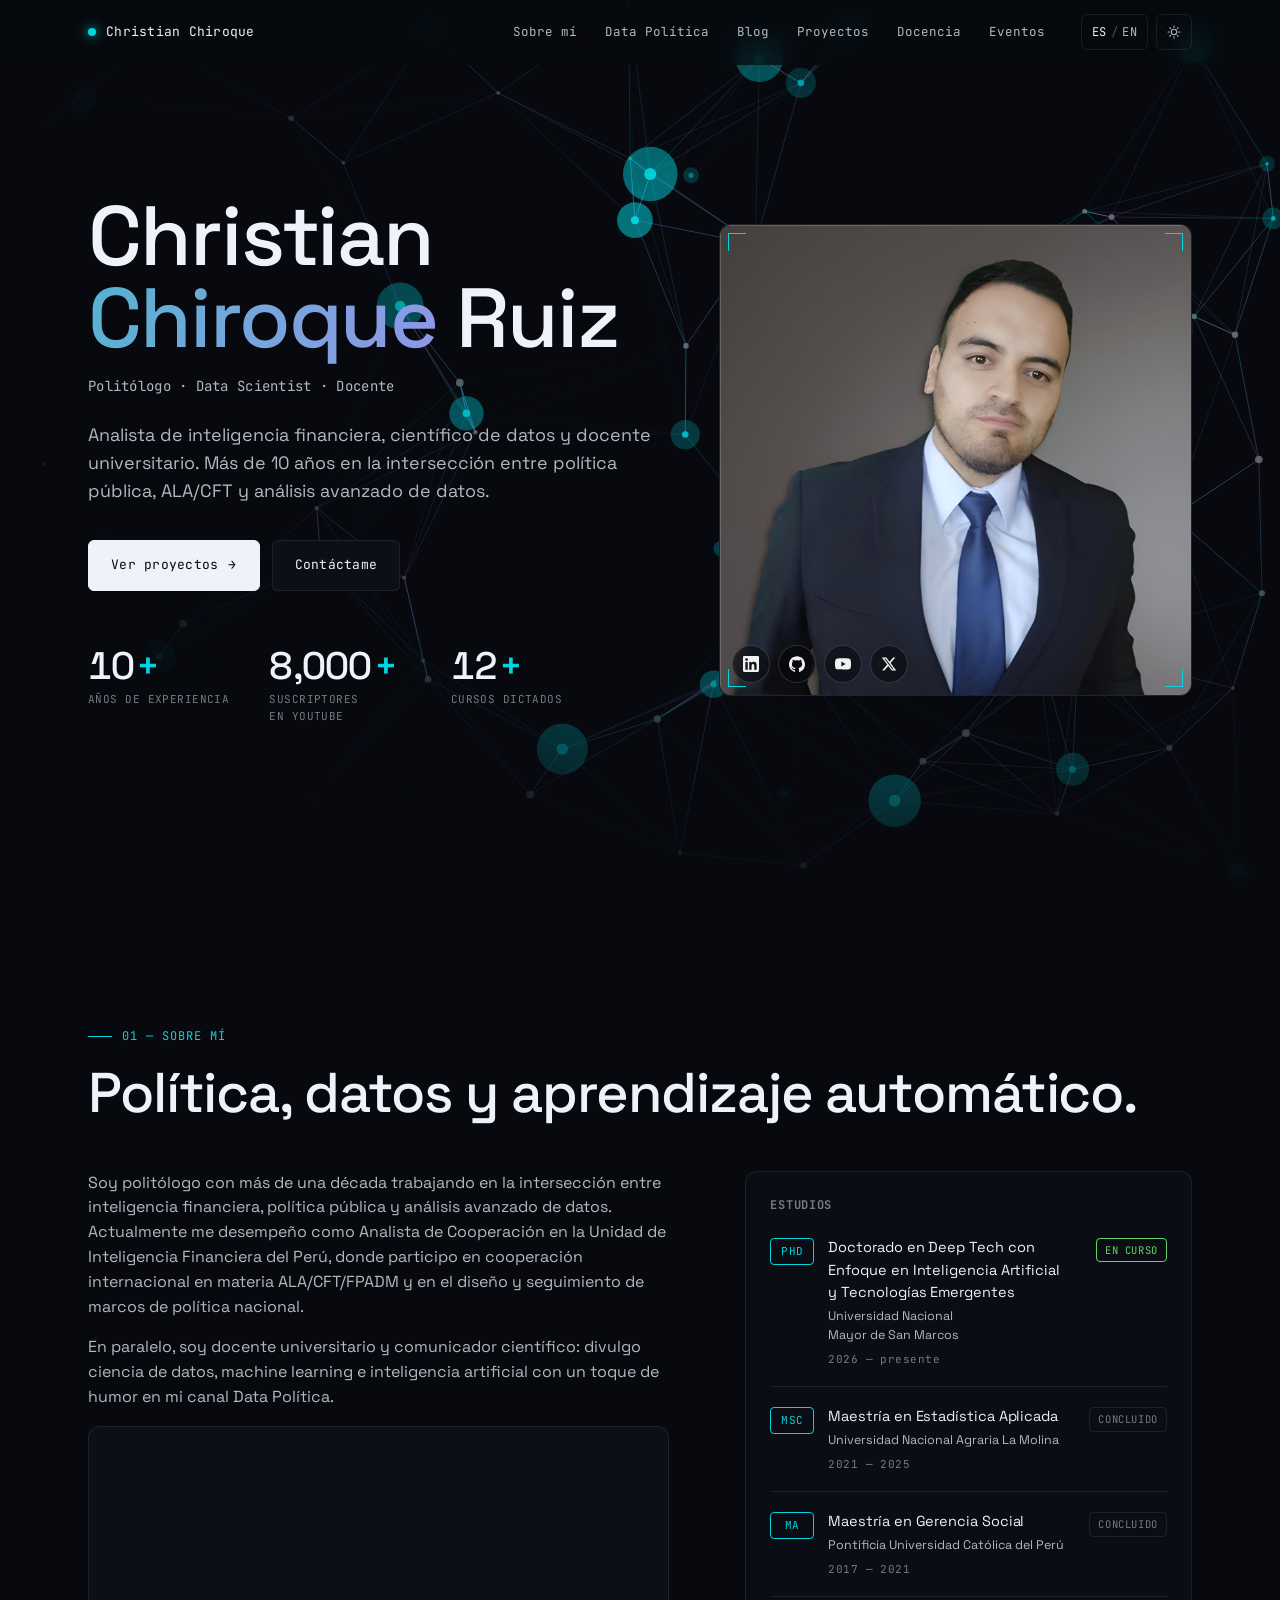
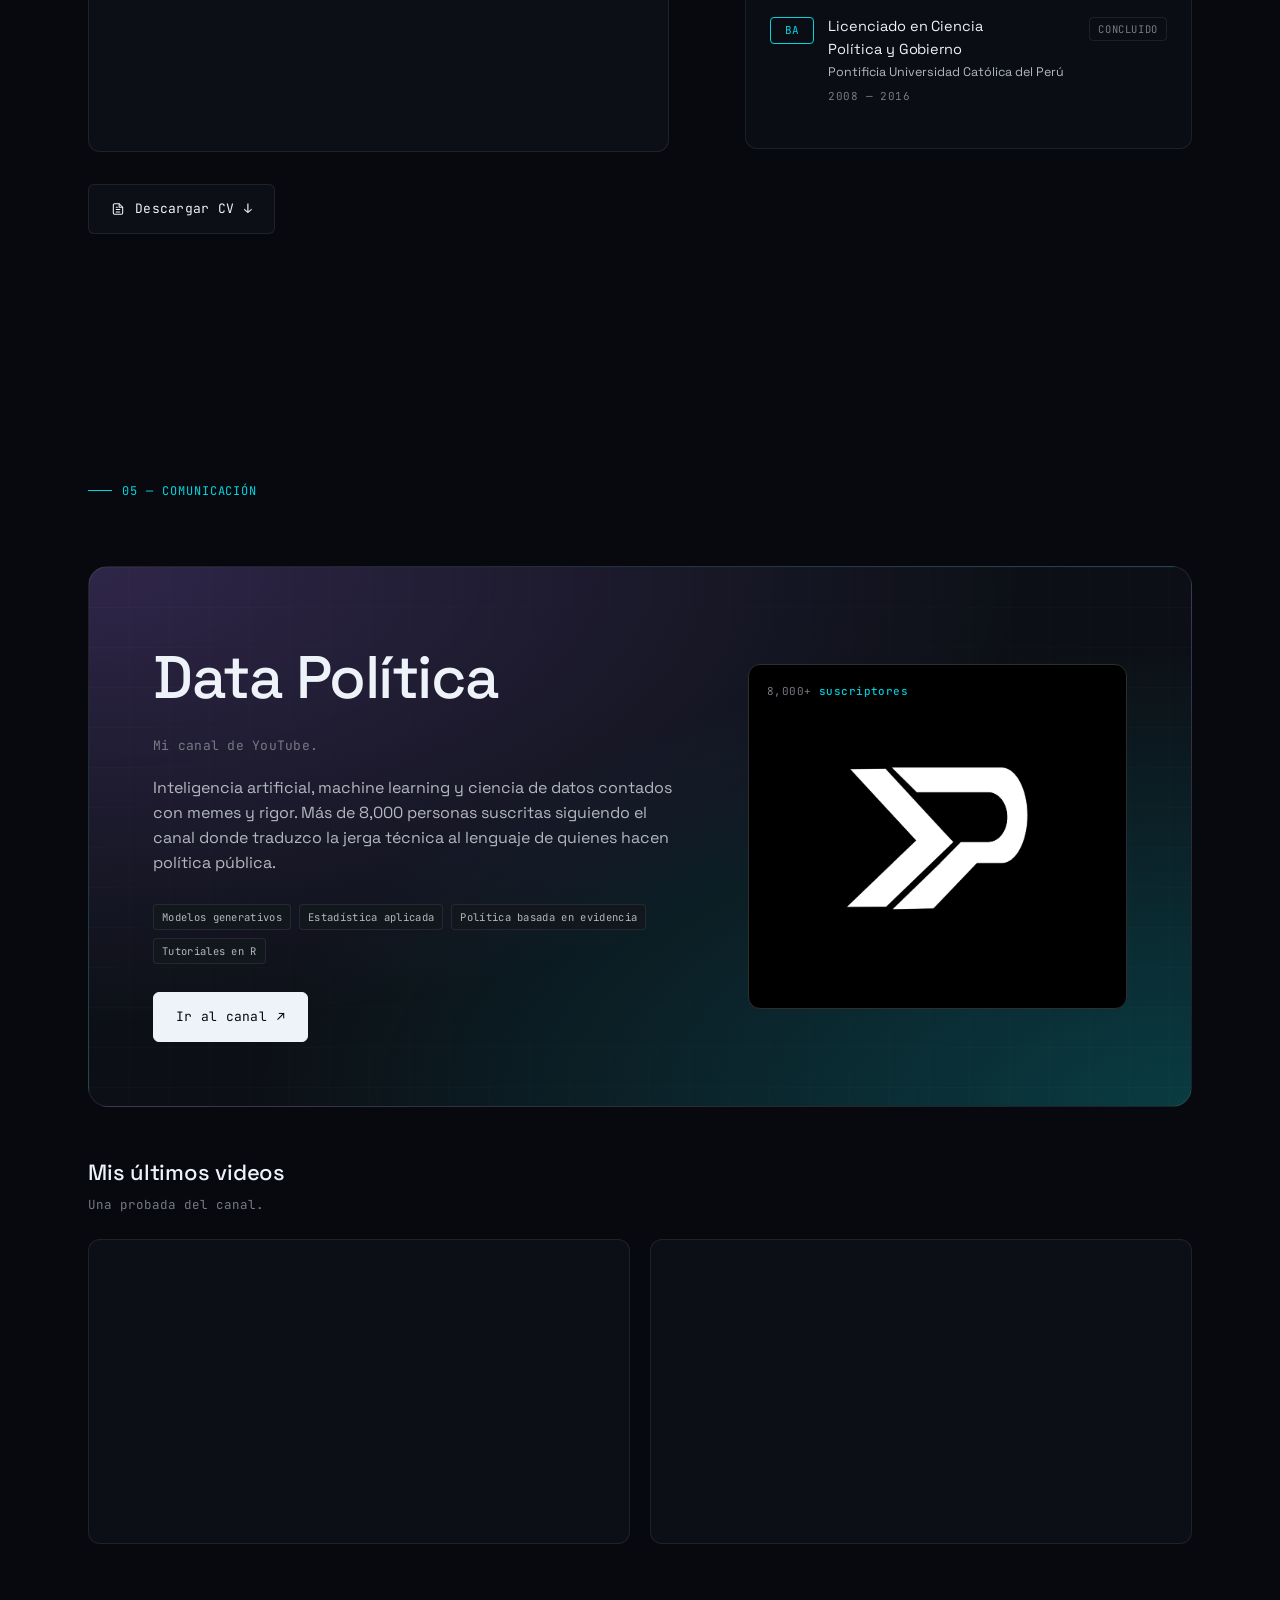
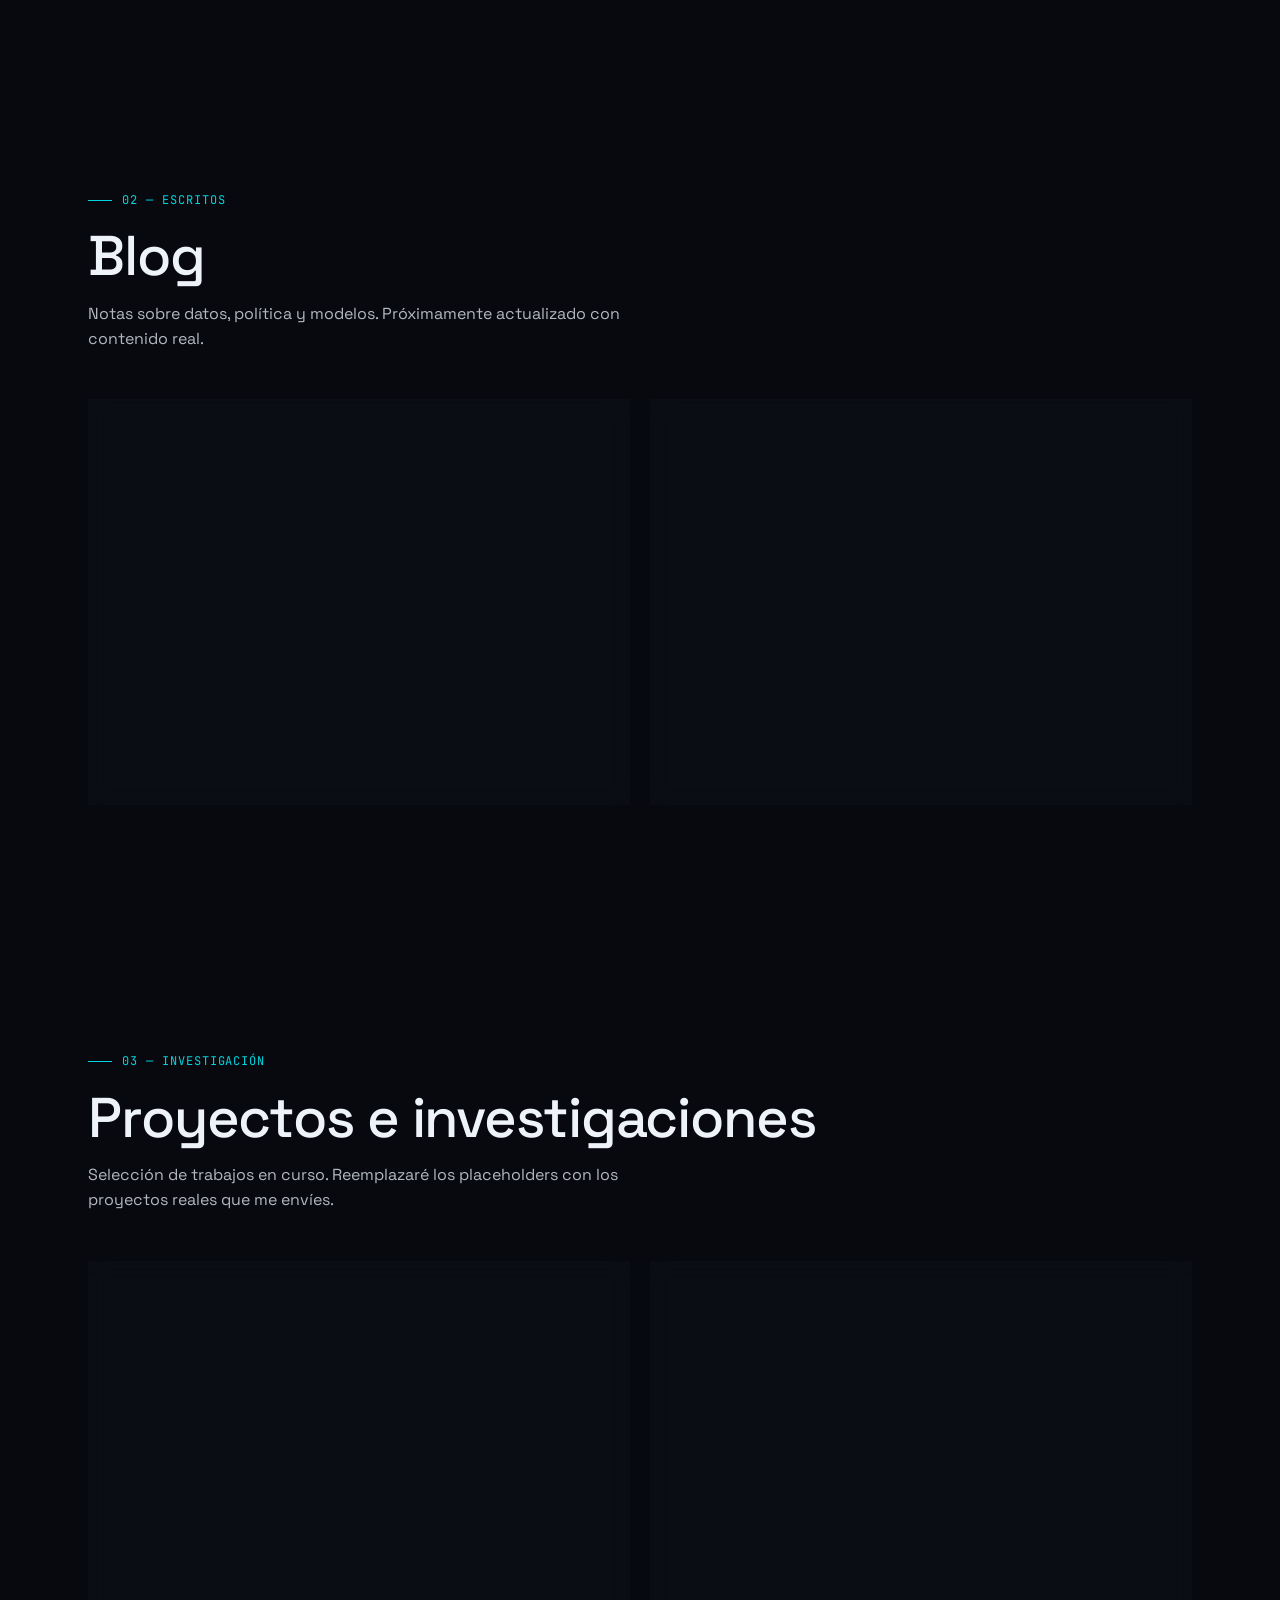
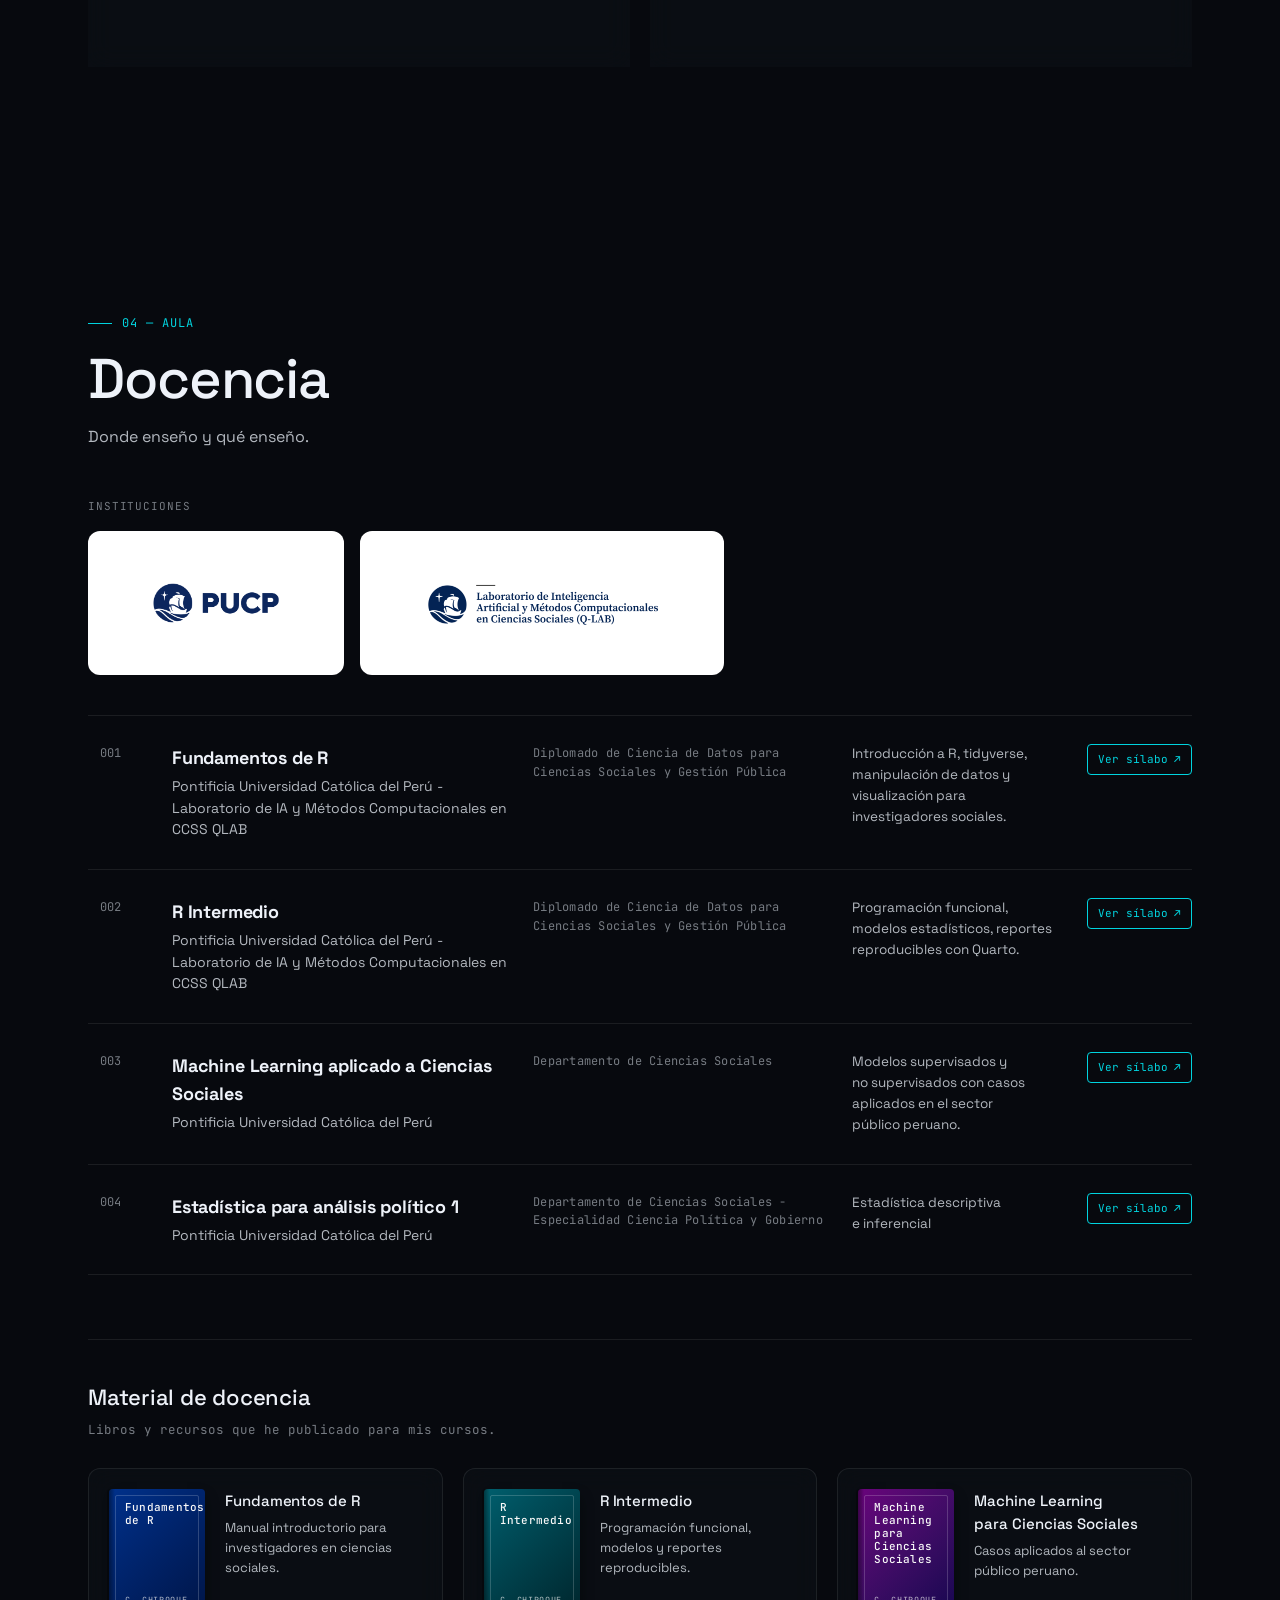
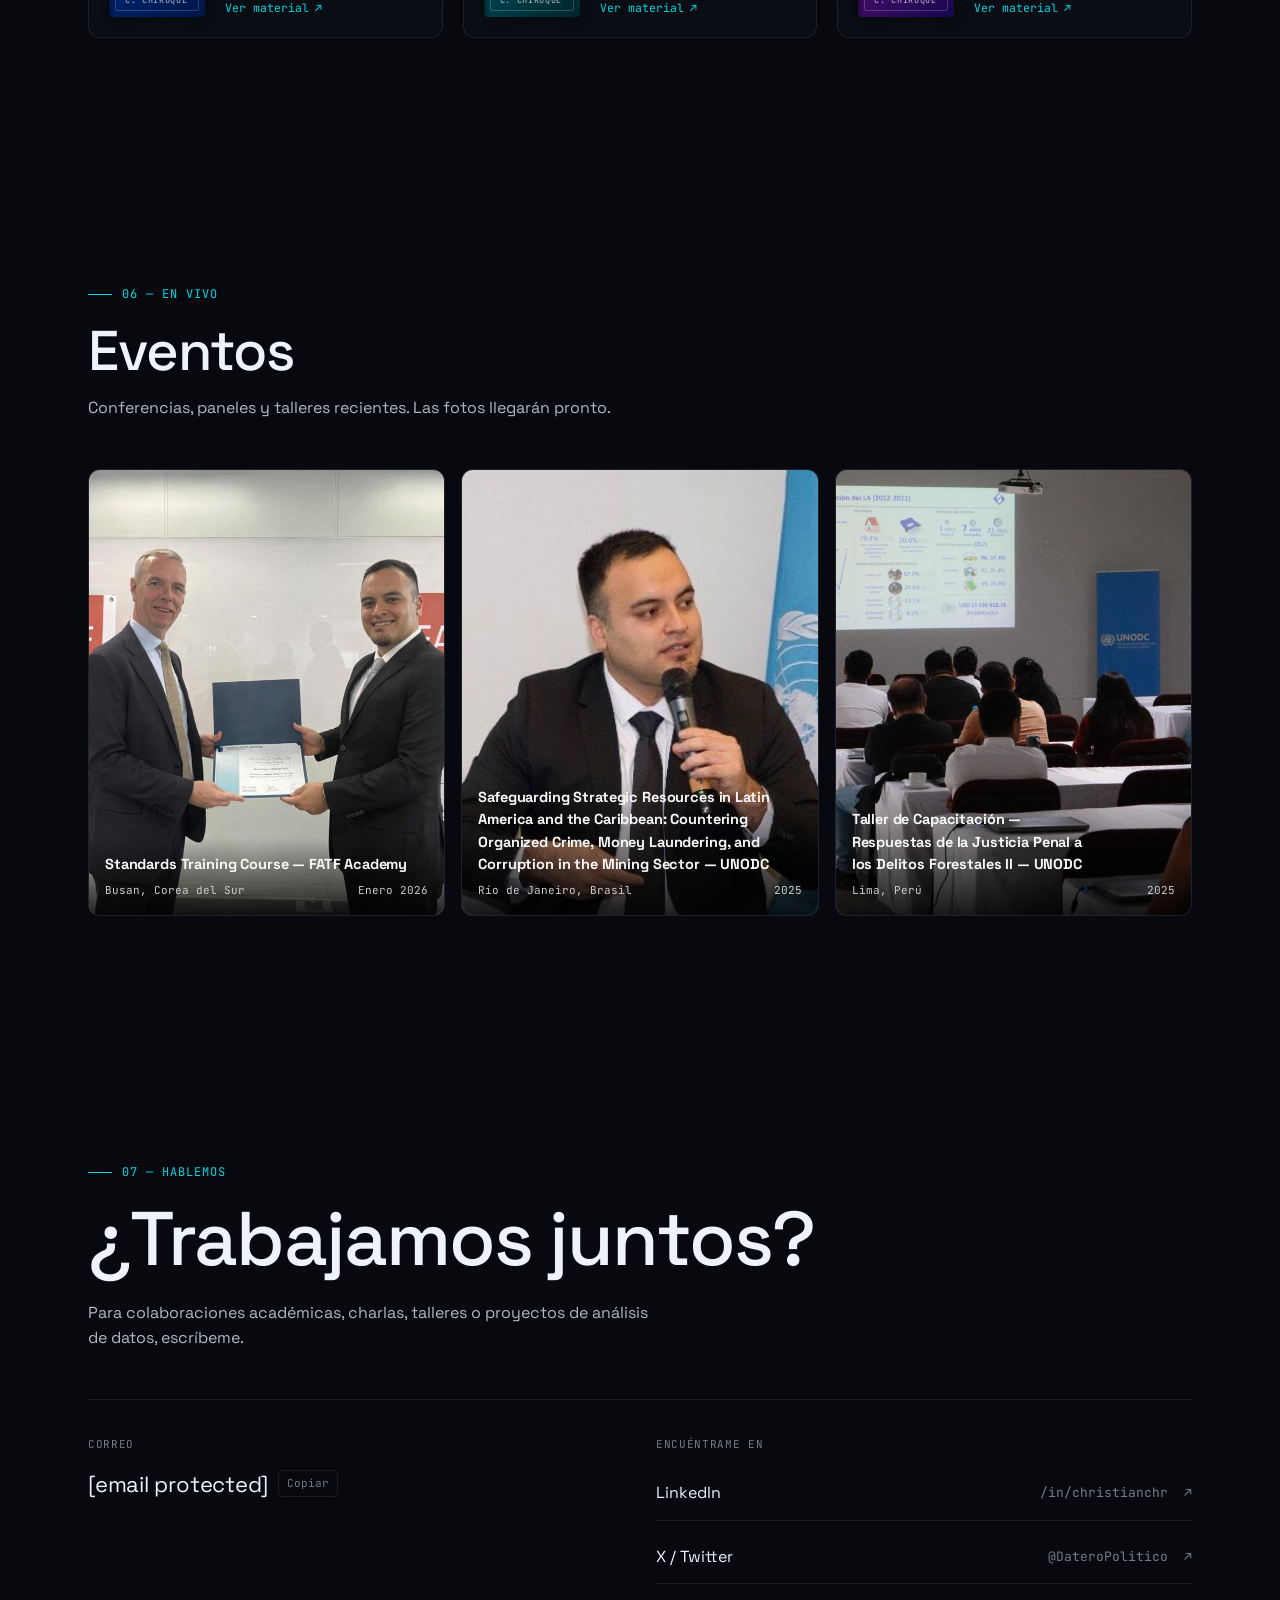
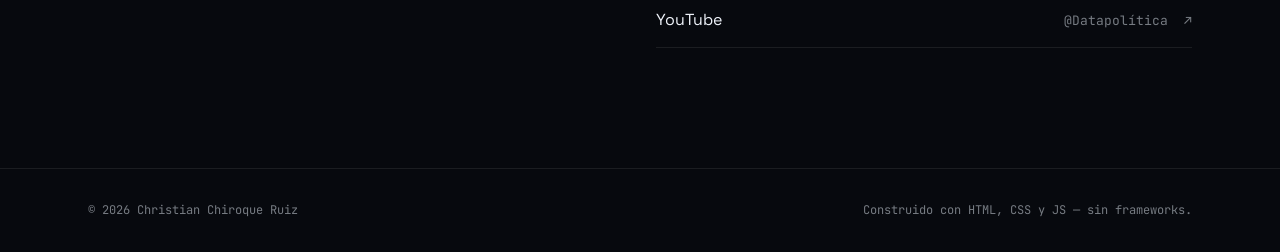
==== commit c9ae17de: "va" ====
--- a/index.html
+++ b/index.html
@@ -338,7 +338,7 @@
         </div>
         <div class="teach-row__prog" data-i18n="teaching.course1.prog"></div>
         <div class="teach-row__desc" data-i18n="teaching.course1.desc"></div>
-        <a class="teach-row__badge teach-row__link" href="#" target="_blank" rel="noopener"><span data-i18n="teaching.syllabus">Ver sílabo</span> <span class="arrow">↗</span></a>
+        <a class="teach-row__badge teach-row__link" href="https://github.com/ChristianChiroqueR/Experiencia_docente/blob/main/2025_Fundamentos_R.pdf" target="_blank" rel="noopener"><span data-i18n="teaching.syllabus">Ver sílabo</span> <span class="arrow">↗</span></a>
       </div>
       <div class="teach-row reveal">
         <div class="teach-row__num">002</div>
@@ -348,7 +348,7 @@
         </div>
         <div class="teach-row__prog" data-i18n="teaching.course2.prog"></div>
         <div class="teach-row__desc" data-i18n="teaching.course2.desc"></div>
-        <a class="teach-row__badge teach-row__link" href="#" target="_blank" rel="noopener"><span data-i18n="teaching.syllabus">Ver sílabo</span> <span class="arrow">↗</span></a>
+        <a class="teach-row__badge teach-row__link" href="https://github.com/ChristianChiroqueR/Experiencia_docente/blob/main/2025_R_intermedio.pdf" target="_blank" rel="noopener"><span data-i18n="teaching.syllabus">Ver sílabo</span> <span class="arrow">↗</span></a>
       </div>
       <div class="teach-row reveal">
         <div class="teach-row__num">003</div>
@@ -358,7 +358,7 @@
         </div>
         <div class="teach-row__prog" data-i18n="teaching.course3.prog"></div>
         <div class="teach-row__desc" data-i18n="teaching.course3.desc"></div>
-        <a class="teach-row__badge teach-row__link" href="#" target="_blank" rel="noopener"><span data-i18n="teaching.syllabus">Ver sílabo</span> <span class="arrow">↗</span></a>
+        <a class="teach-row__badge teach-row__link" href="https://github.com/ChristianChiroqueR/Experiencia_docente/blob/main/2025-Machine%20Learning%20Aplicado.pdf" target="_blank" rel="noopener"><span data-i18n="teaching.syllabus">Ver sílabo</span> <span class="arrow">↗</span></a>
       </div>
       <div class="teach-row reveal">
         <div class="teach-row__num">004</div>
@@ -368,7 +368,7 @@
         </div>
         <div class="teach-row__prog" data-i18n="teaching.course4.prog"></div>
         <div class="teach-row__desc" data-i18n="teaching.course4.desc"></div>
-        <a class="teach-row__badge teach-row__link" href="#" target="_blank" rel="noopener"><span data-i18n="teaching.syllabus">Ver sílabo</span> <span class="arrow">↗</span></a>
+        <a class="teach-row__badge teach-row__link" href="https://github.com/ChristianChiroqueR/Experiencia_docente/blob/main/2024-Estad%C3%ADstica%201.pdf" target="_blank" rel="noopener"><span data-i18n="teaching.syllabus">Ver sílabo</span> <span class="arrow">↗</span></a>
       </div>
     </div>
 
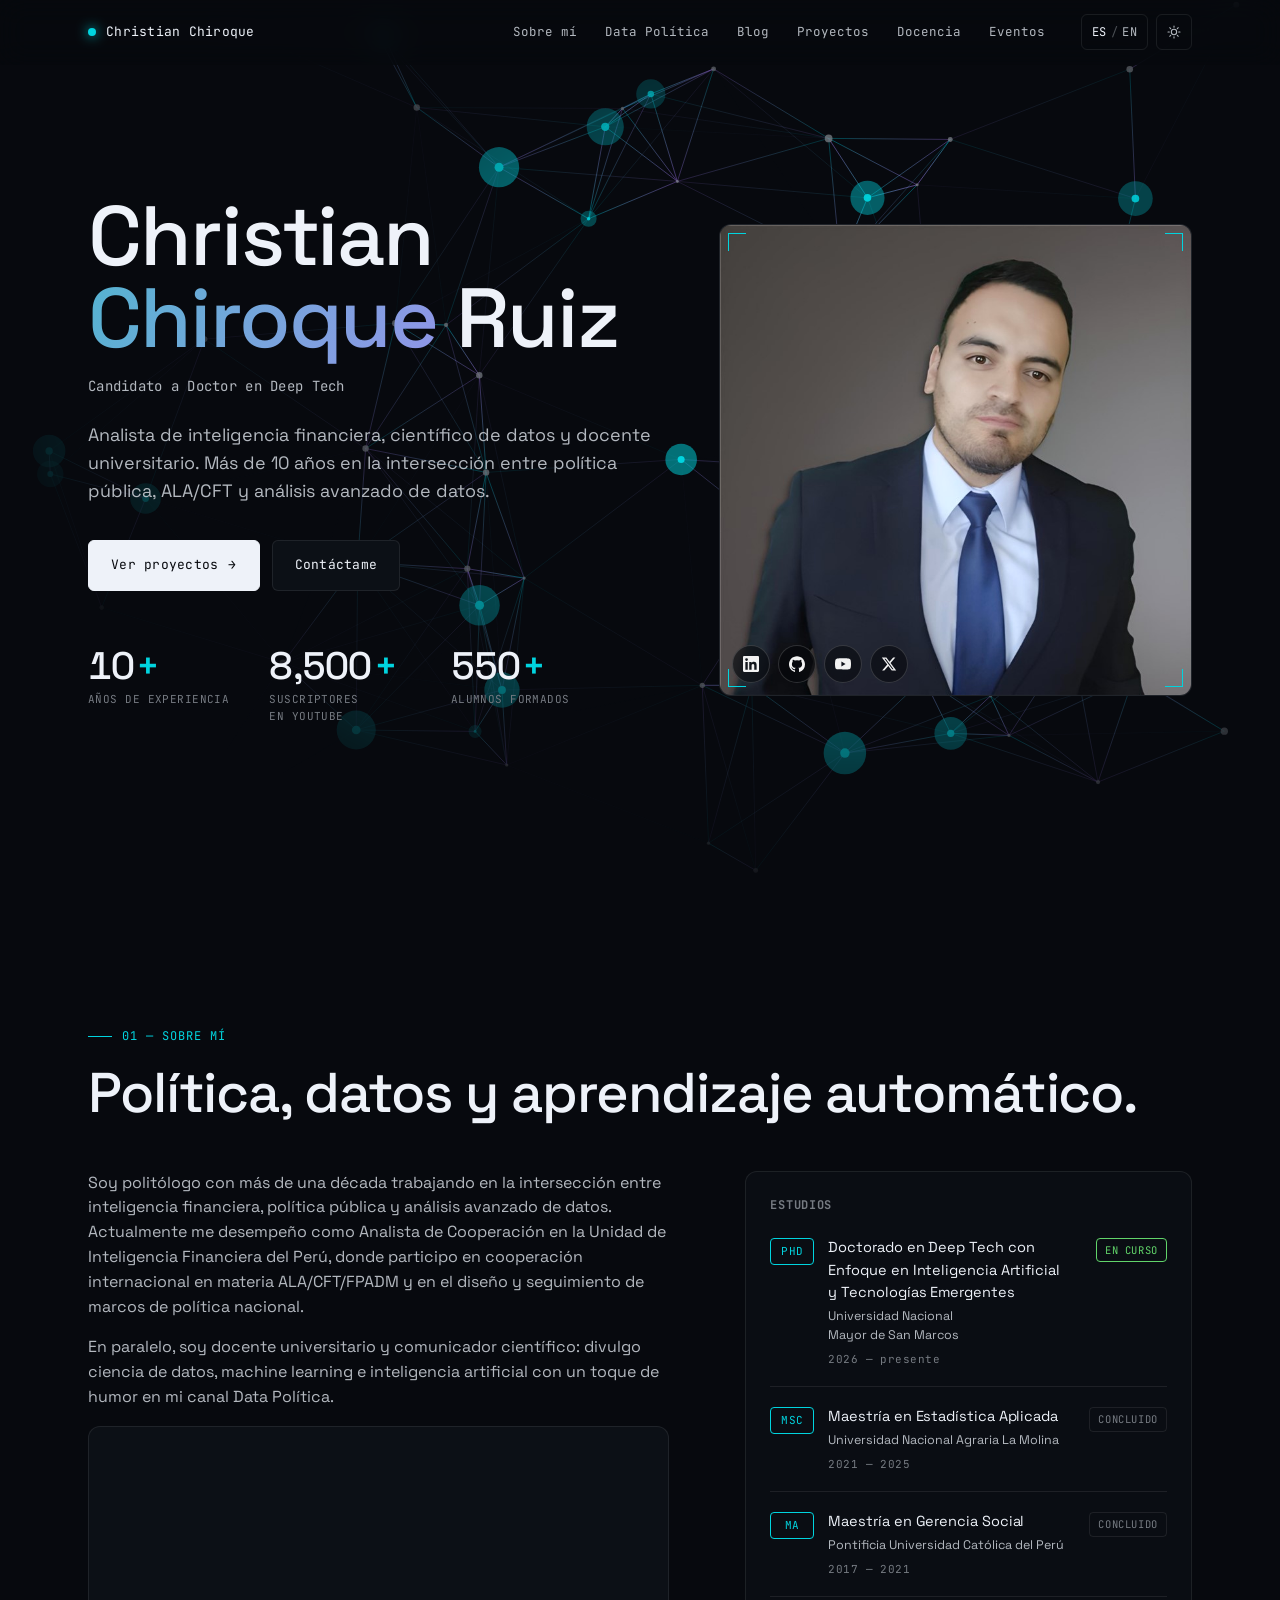
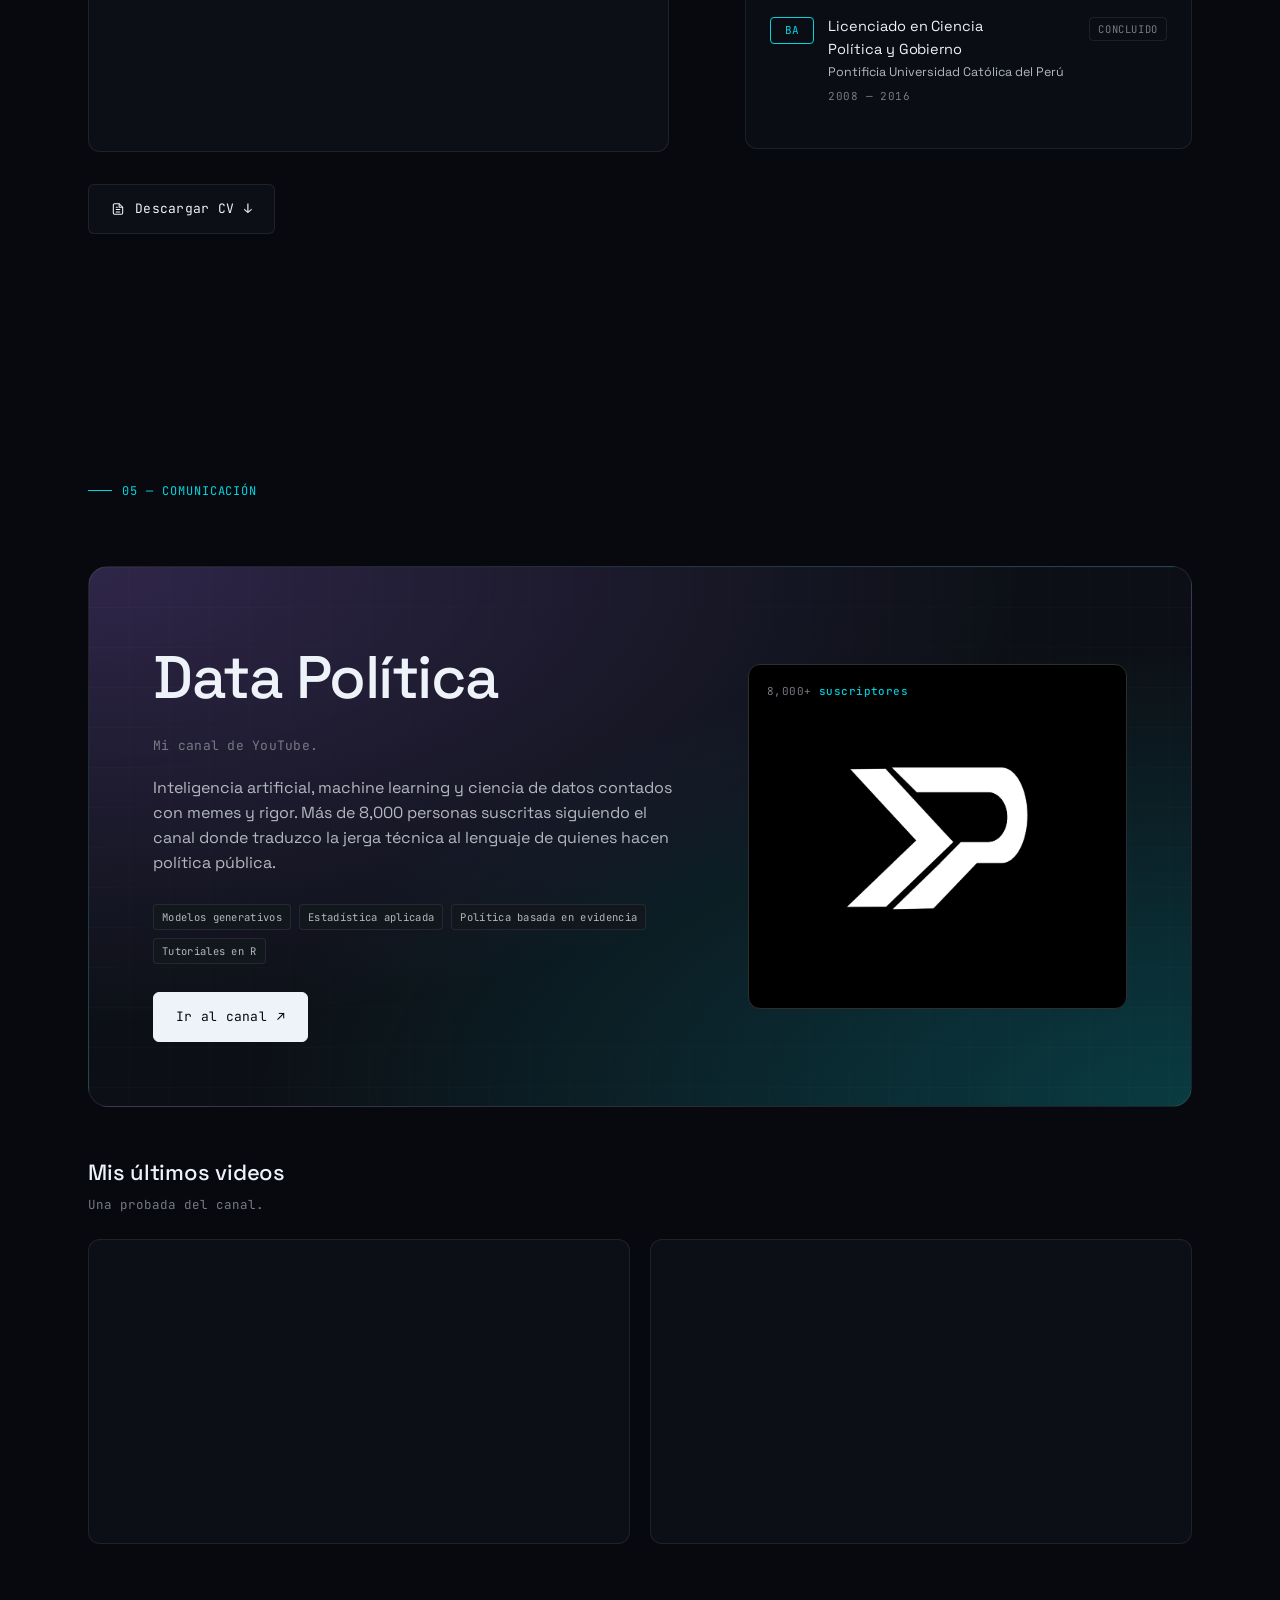
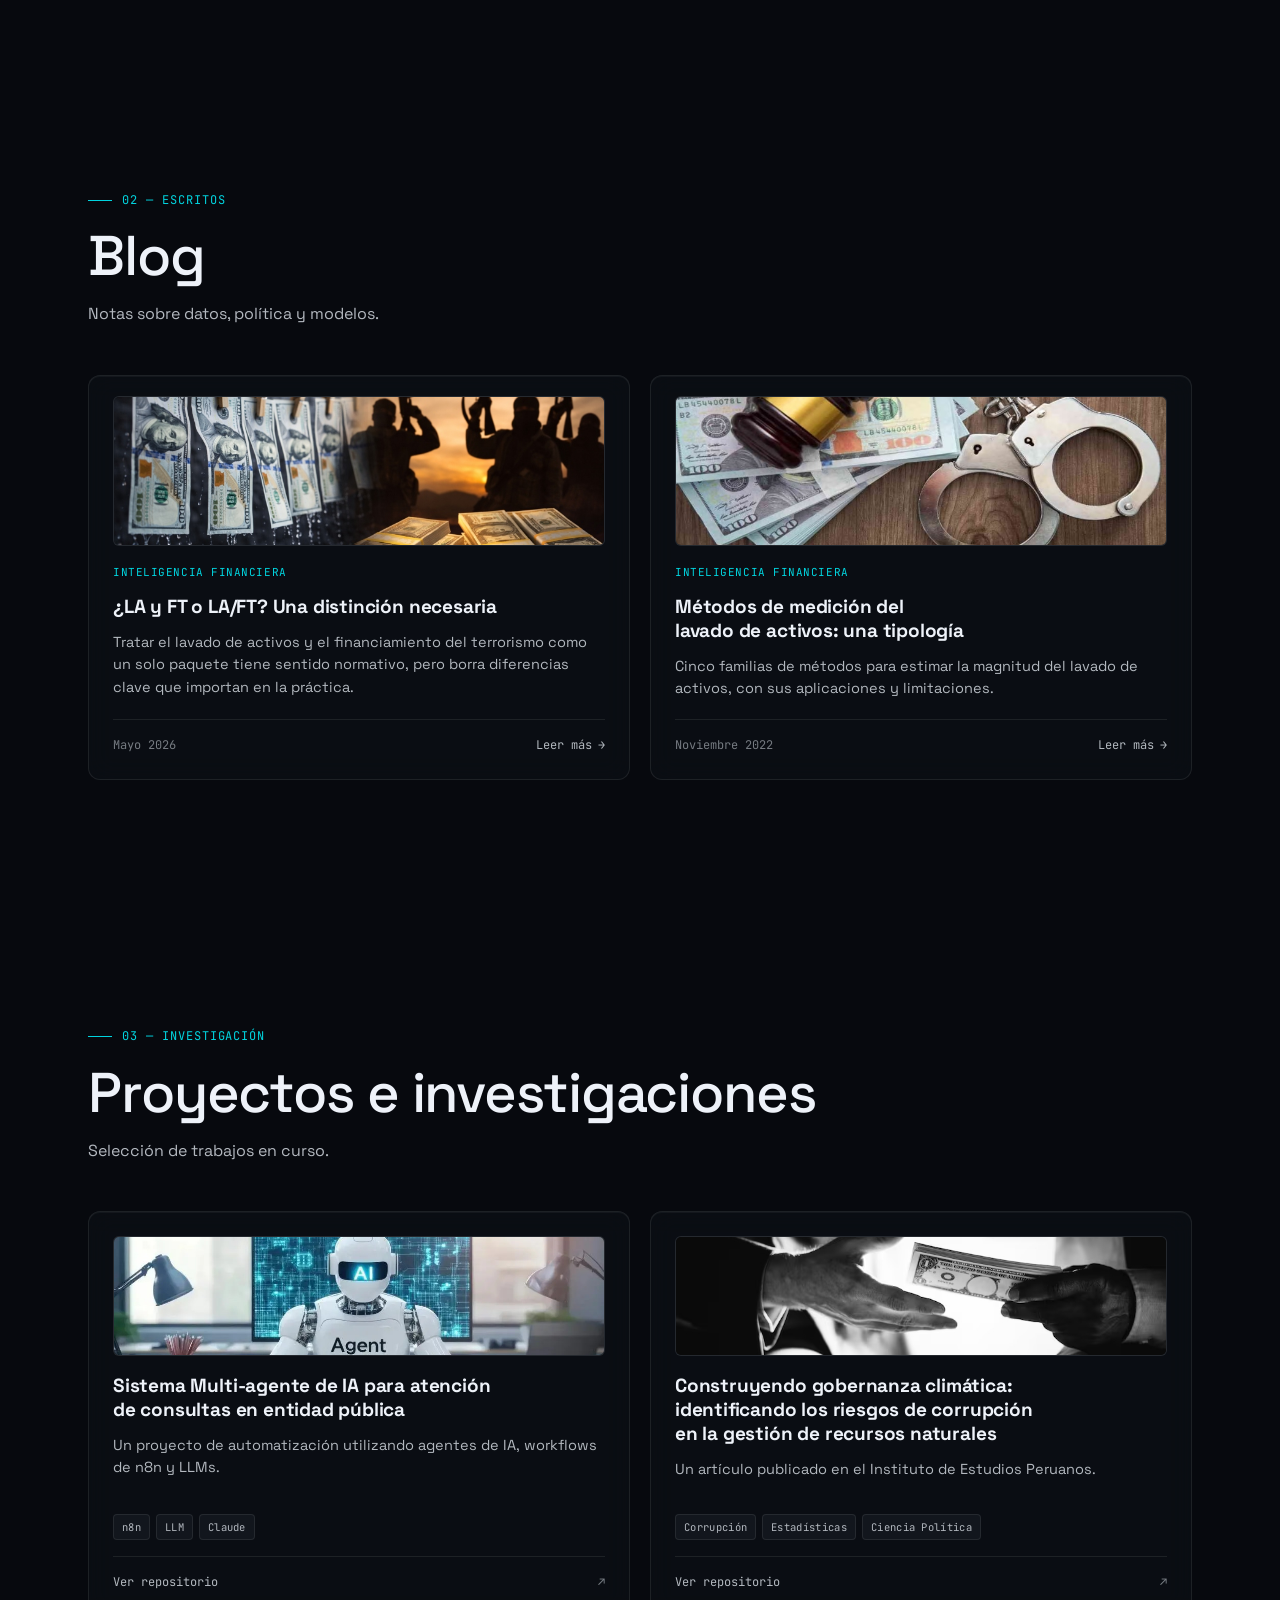
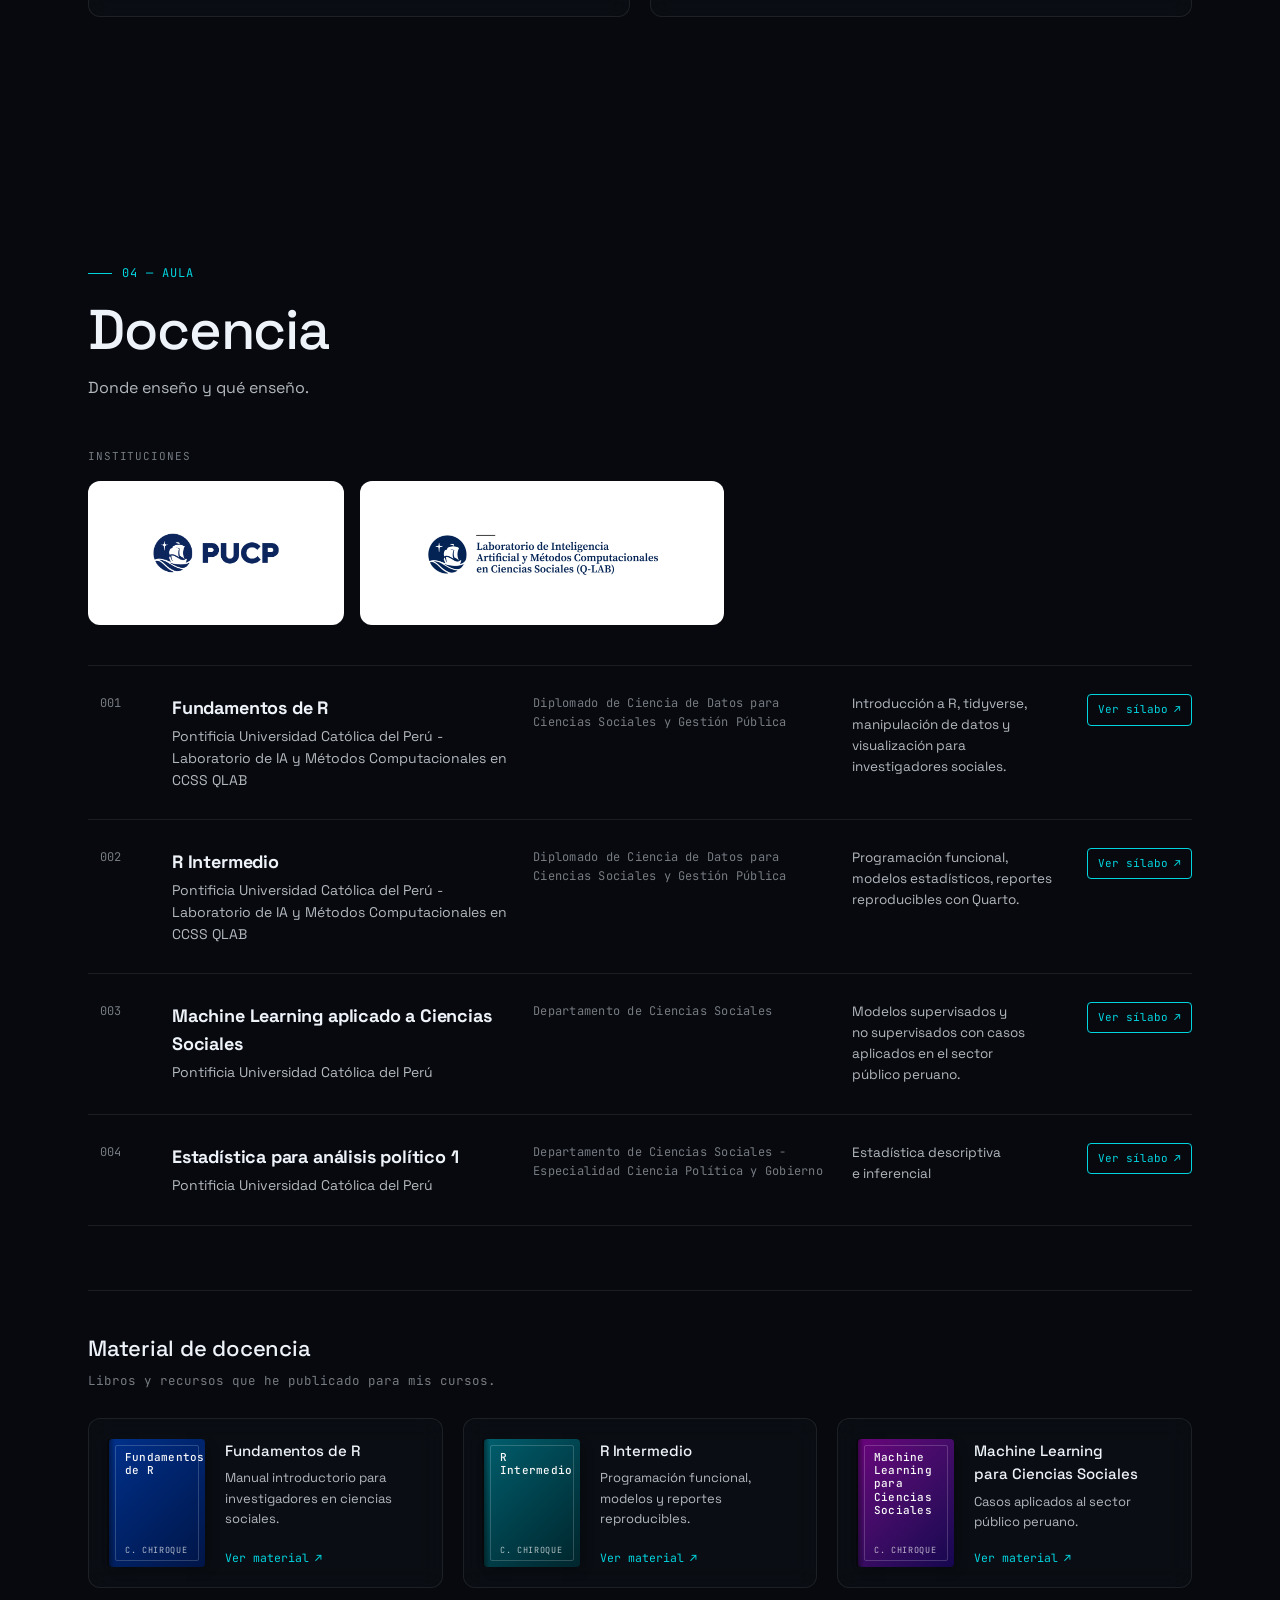
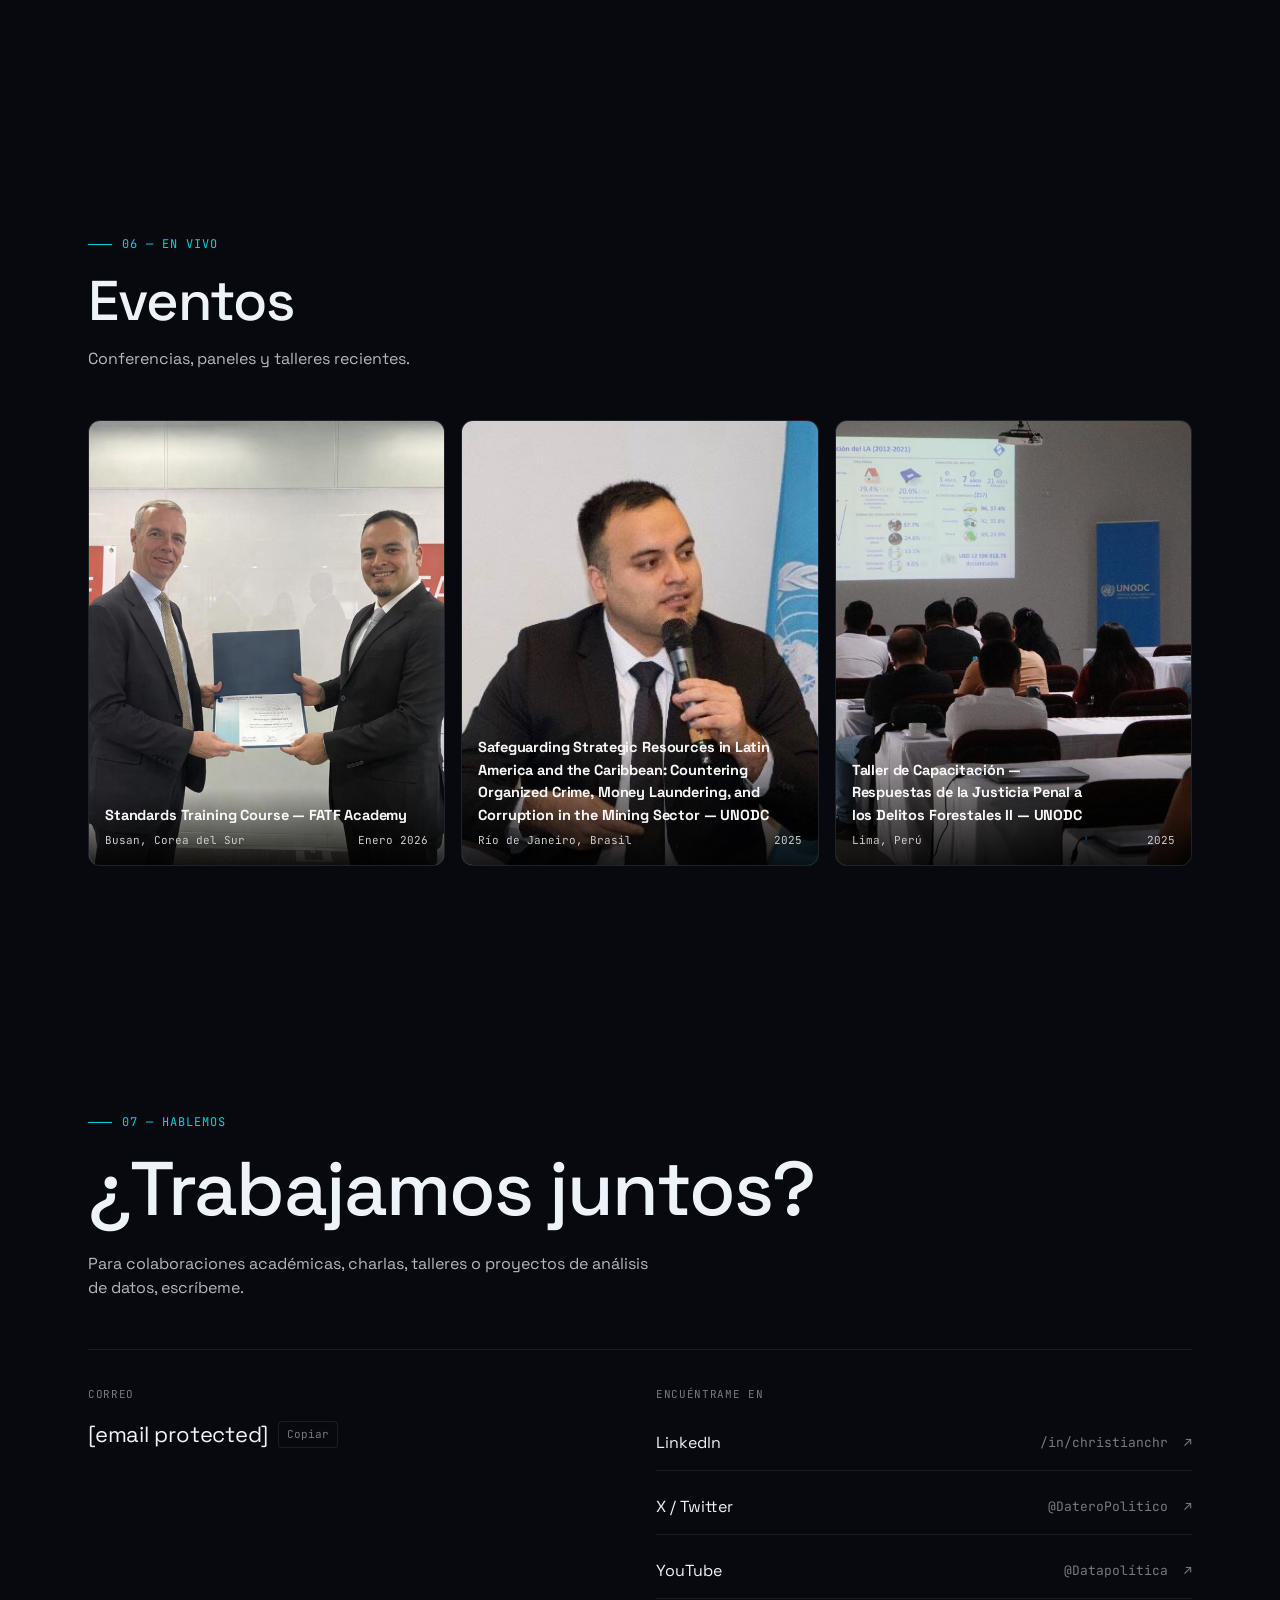
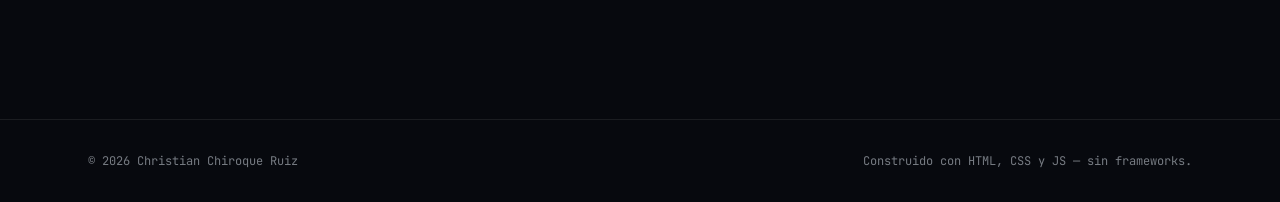
==== commit 1317c6f8: "b" ====
--- a/index.html
+++ b/index.html
@@ -90,11 +90,11 @@
           <div class="stat__label" data-i18n="hero.stat1.k">Años de experiencia</div>
         </div>
         <div class="stat">
-          <div class="stat__num"><span class="counter" data-to="8000">0</span><span class="plus">+</span></div>
+          <div class="stat__num"><span class="counter" data-to="8500">0</span><span class="plus">+</span></div>
           <div class="stat__label" data-i18n="hero.stat2.k">Suscriptores en YouTube</div>
         </div>
         <div class="stat">
-          <div class="stat__num"><span class="counter" data-to="12">0</span><span class="plus">+</span></div>
+          <div class="stat__num"><span class="counter" data-to="550">0</span><span class="plus">+</span></div>
           <div class="stat__label" data-i18n="hero.stat3.k">Cursos dictados</div>
         </div>
       </div>
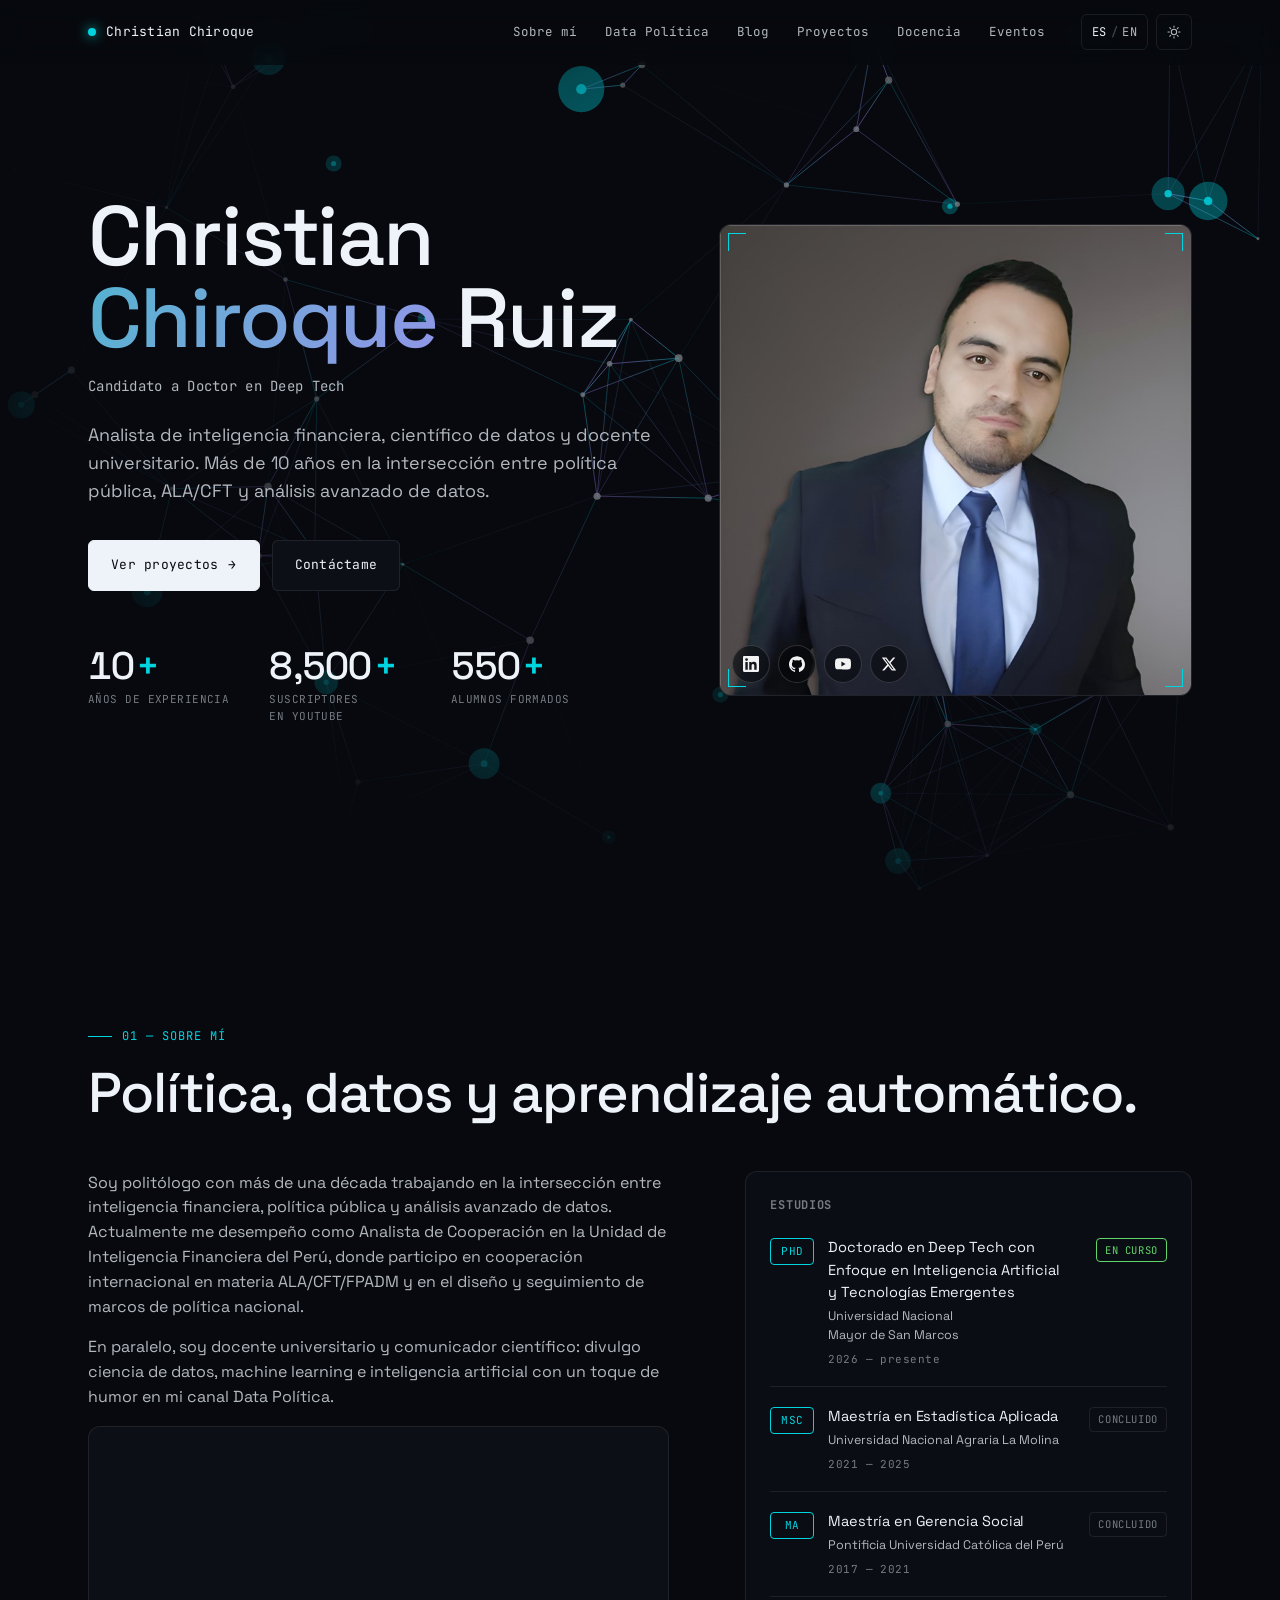
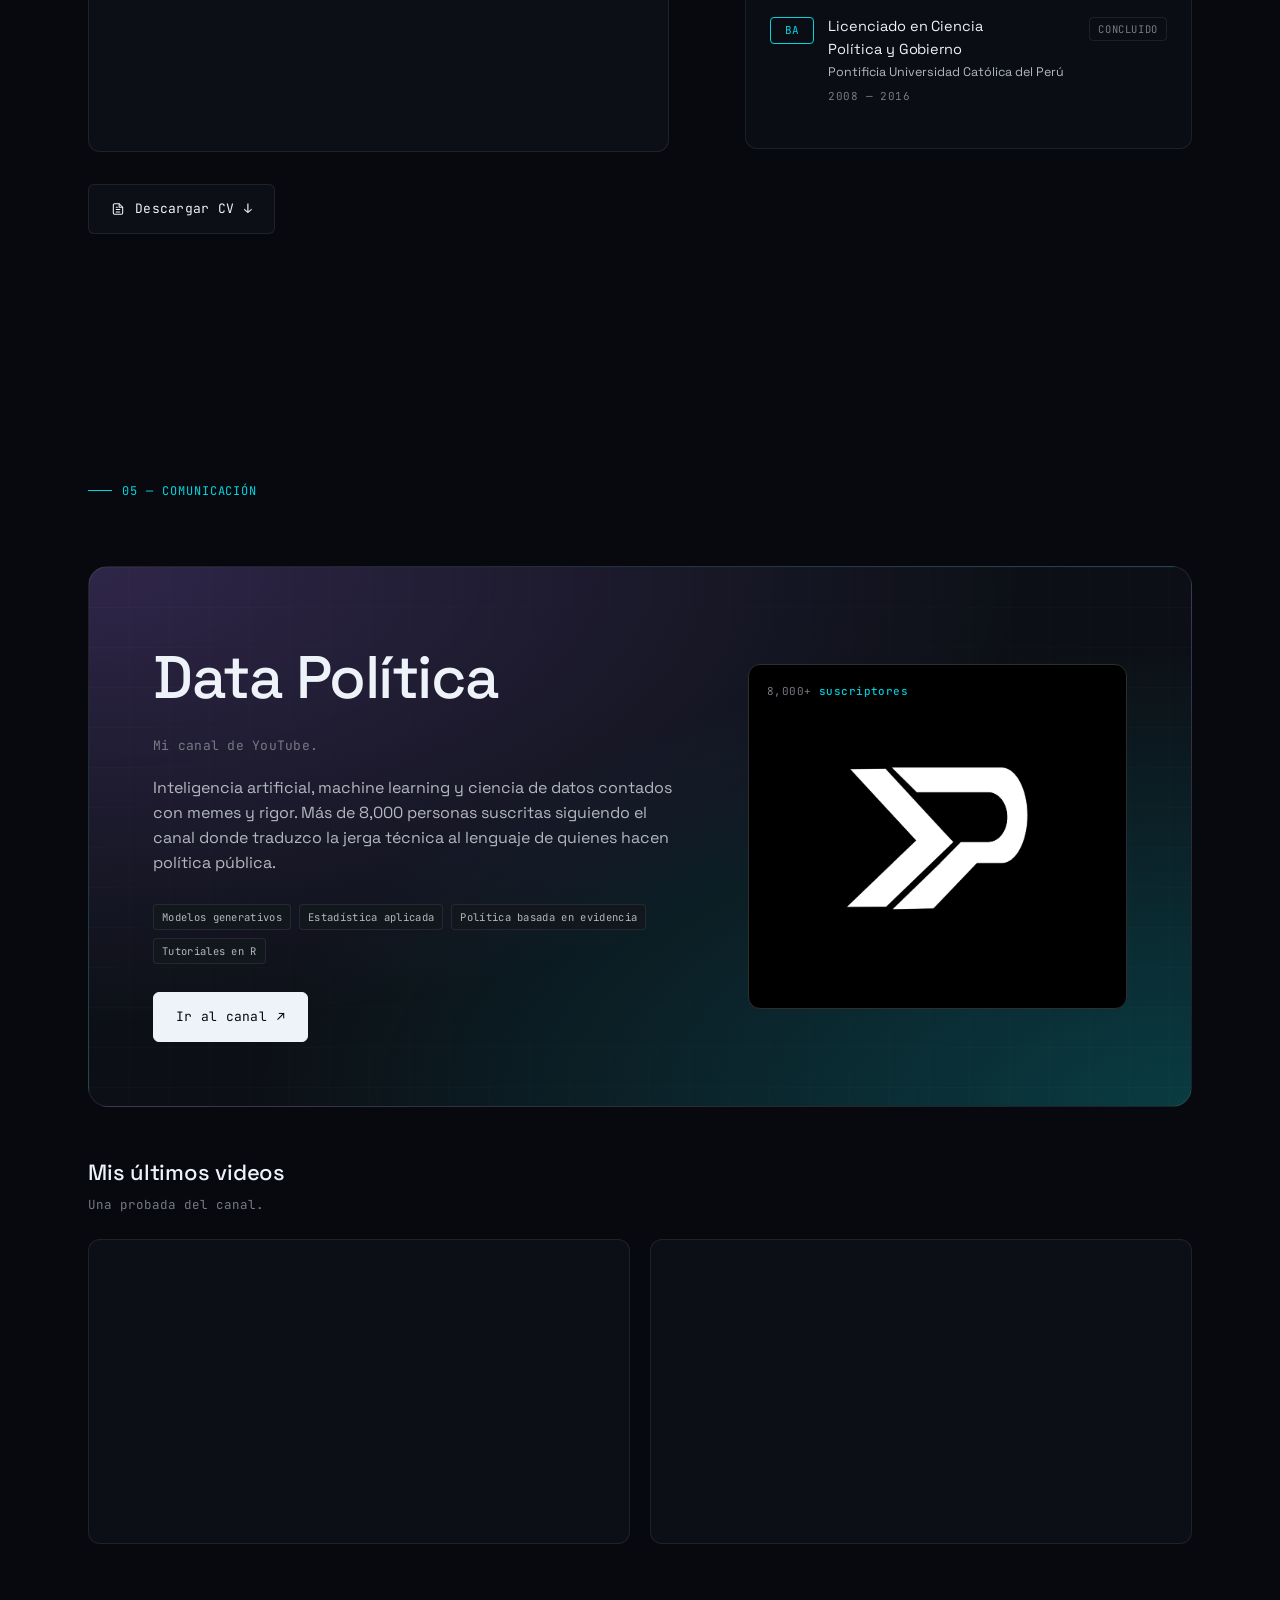
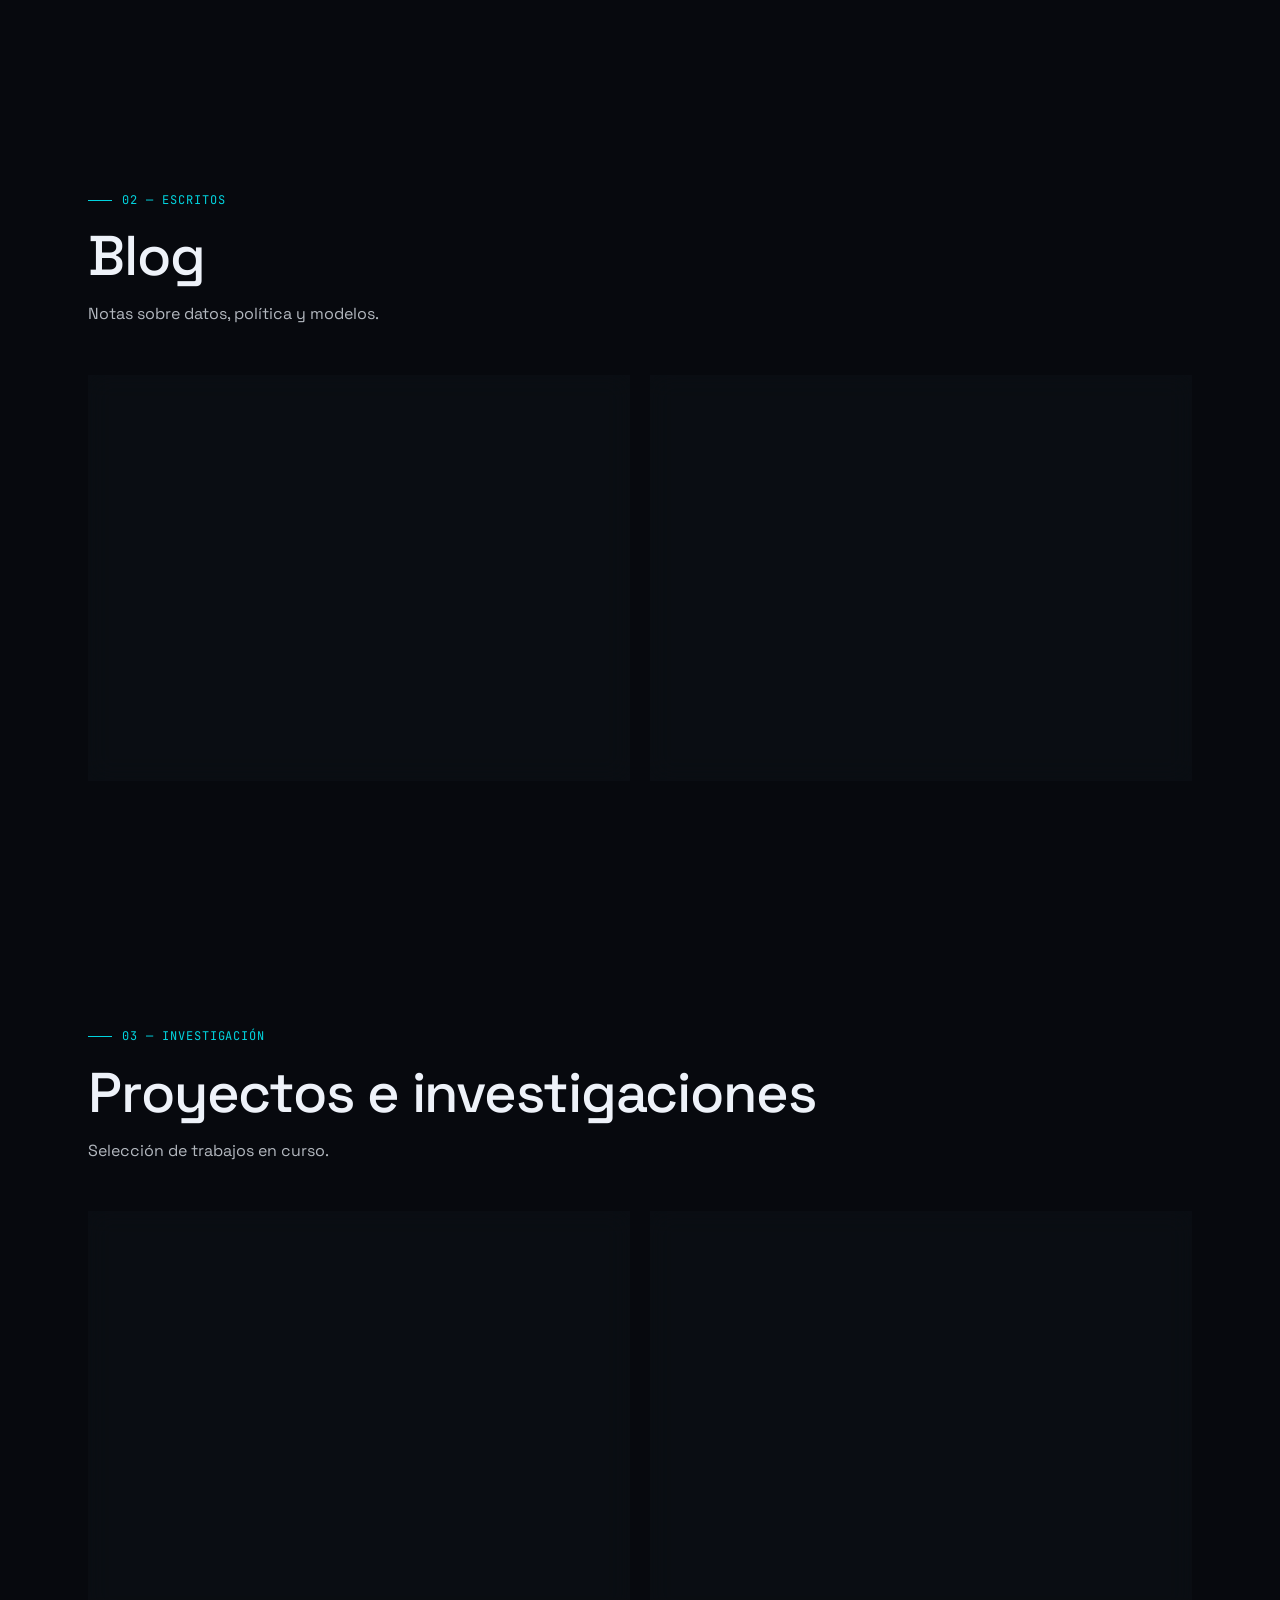
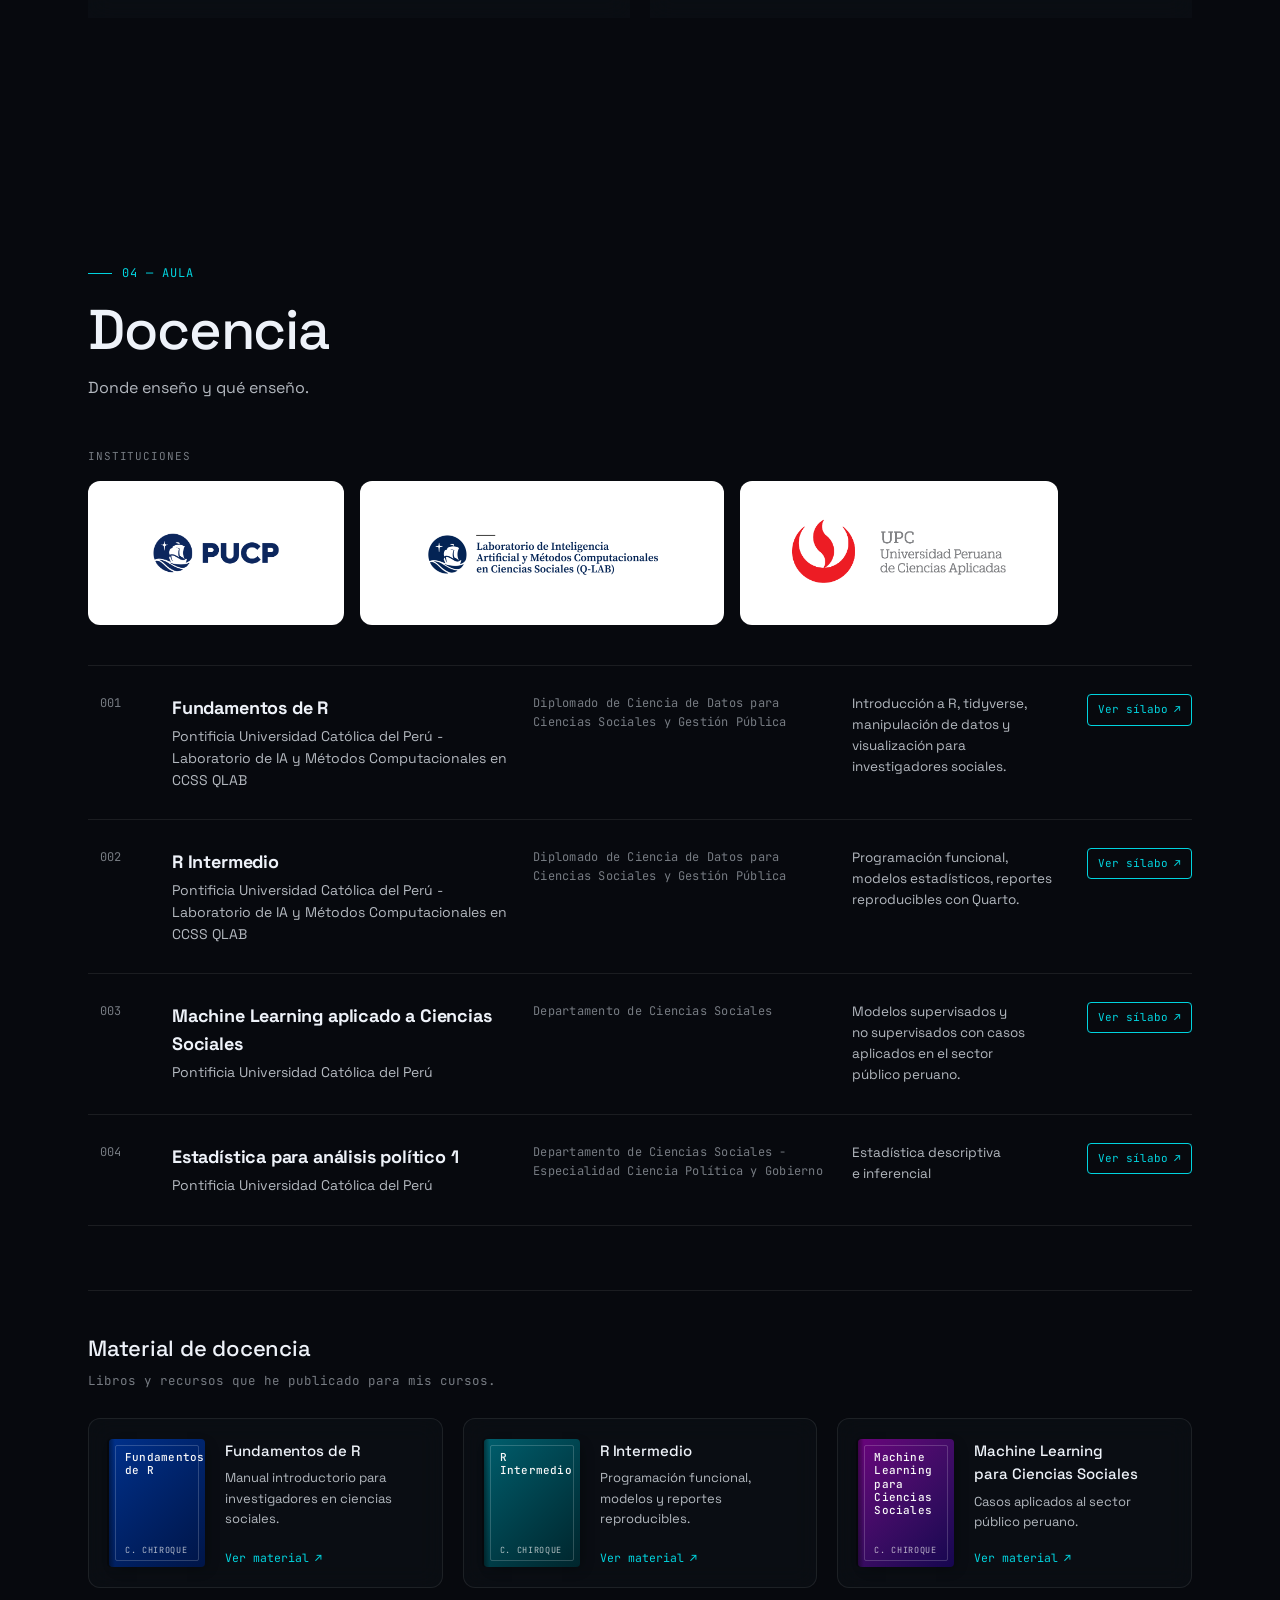
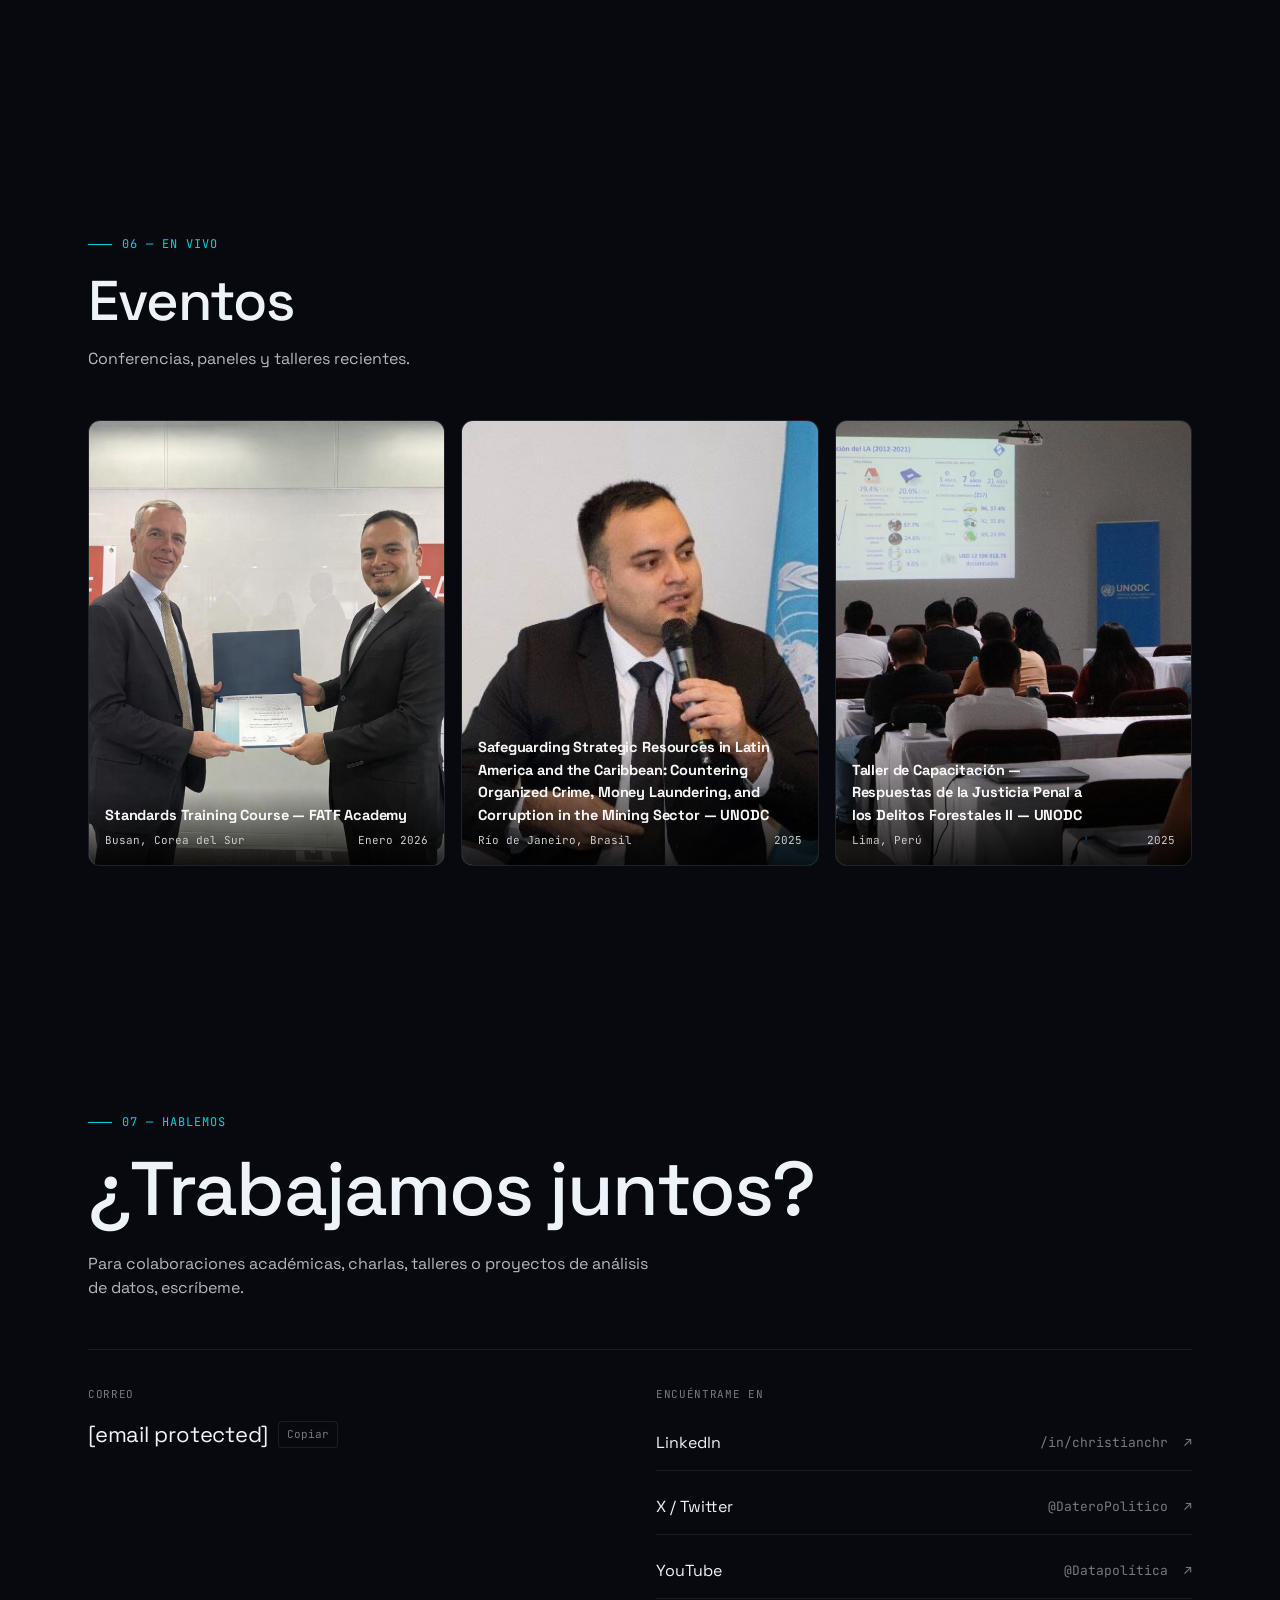
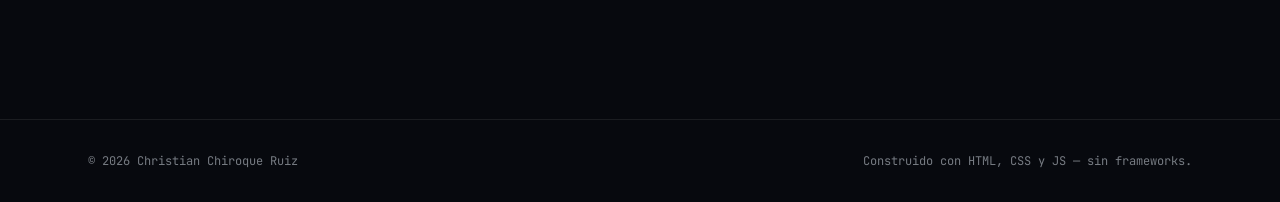
==== commit 06f1b0b1: "logo" ====
--- a/index.html
+++ b/index.html
@@ -326,6 +326,9 @@
         <a class="inst-logo" href="#" target="_blank" rel="noopener noreferrer" aria-label="Q-LAB" data-placeholder="1">
           <img src="assets/logo-qlab.png" alt="Laboratorio de IA y Métodos Computacionales en Ciencias Sociales (Q-LAB)">
         </a>
+        <a class="inst-logo" href="https://postgrado.upc.edu.pe/" target="_blank" rel="noopener noreferrer" aria-label="UPC" data-placeholder="1">
+          <img src="assets/upc.png" alt="Escuela de Postgrado de la Universidad Peruana de Ciencias Aplicadas UPC">
+        </a>
       </div>
     </div>
 
@@ -379,7 +382,7 @@
         <p class="materials__sub" data-i18n="teaching.materials.subtitle">Libros y recursos publicados.</p>
       </div>
       <div class="materials__grid">
-        <a class="material reveal" href="#" target="_blank" rel="noopener">
+        <a class="material reveal" href="https://christianchiroquer.github.io/R_Fundamentos/" target="_blank" rel="noopener">
           <div class="material__cover" data-cover="1" data-img="">
             <span class="material__spine"></span>
             <span class="material__cover-title" data-i18n="teaching.materials.b1.title">Fundamentos de R</span>
@@ -403,7 +406,7 @@
             <span class="material__cta"><span data-i18n="teaching.materials.cta">Ver material</span> <span class="arrow">↗</span></span>
           </div>
         </a>
-        <a class="material reveal" href="#" target="_blank" rel="noopener" style="--reveal-delay:160ms">
+        <a class="material reveal" href="https://christianchiroquer.github.io/intro-ml-ccss/" target="_blank" rel="noopener" style="--reveal-delay:160ms">
           <div class="material__cover" data-cover="3" data-img="">
             <span class="material__spine"></span>
             <span class="material__cover-title" data-i18n="teaching.materials.b3.title">ML aplicado</span>
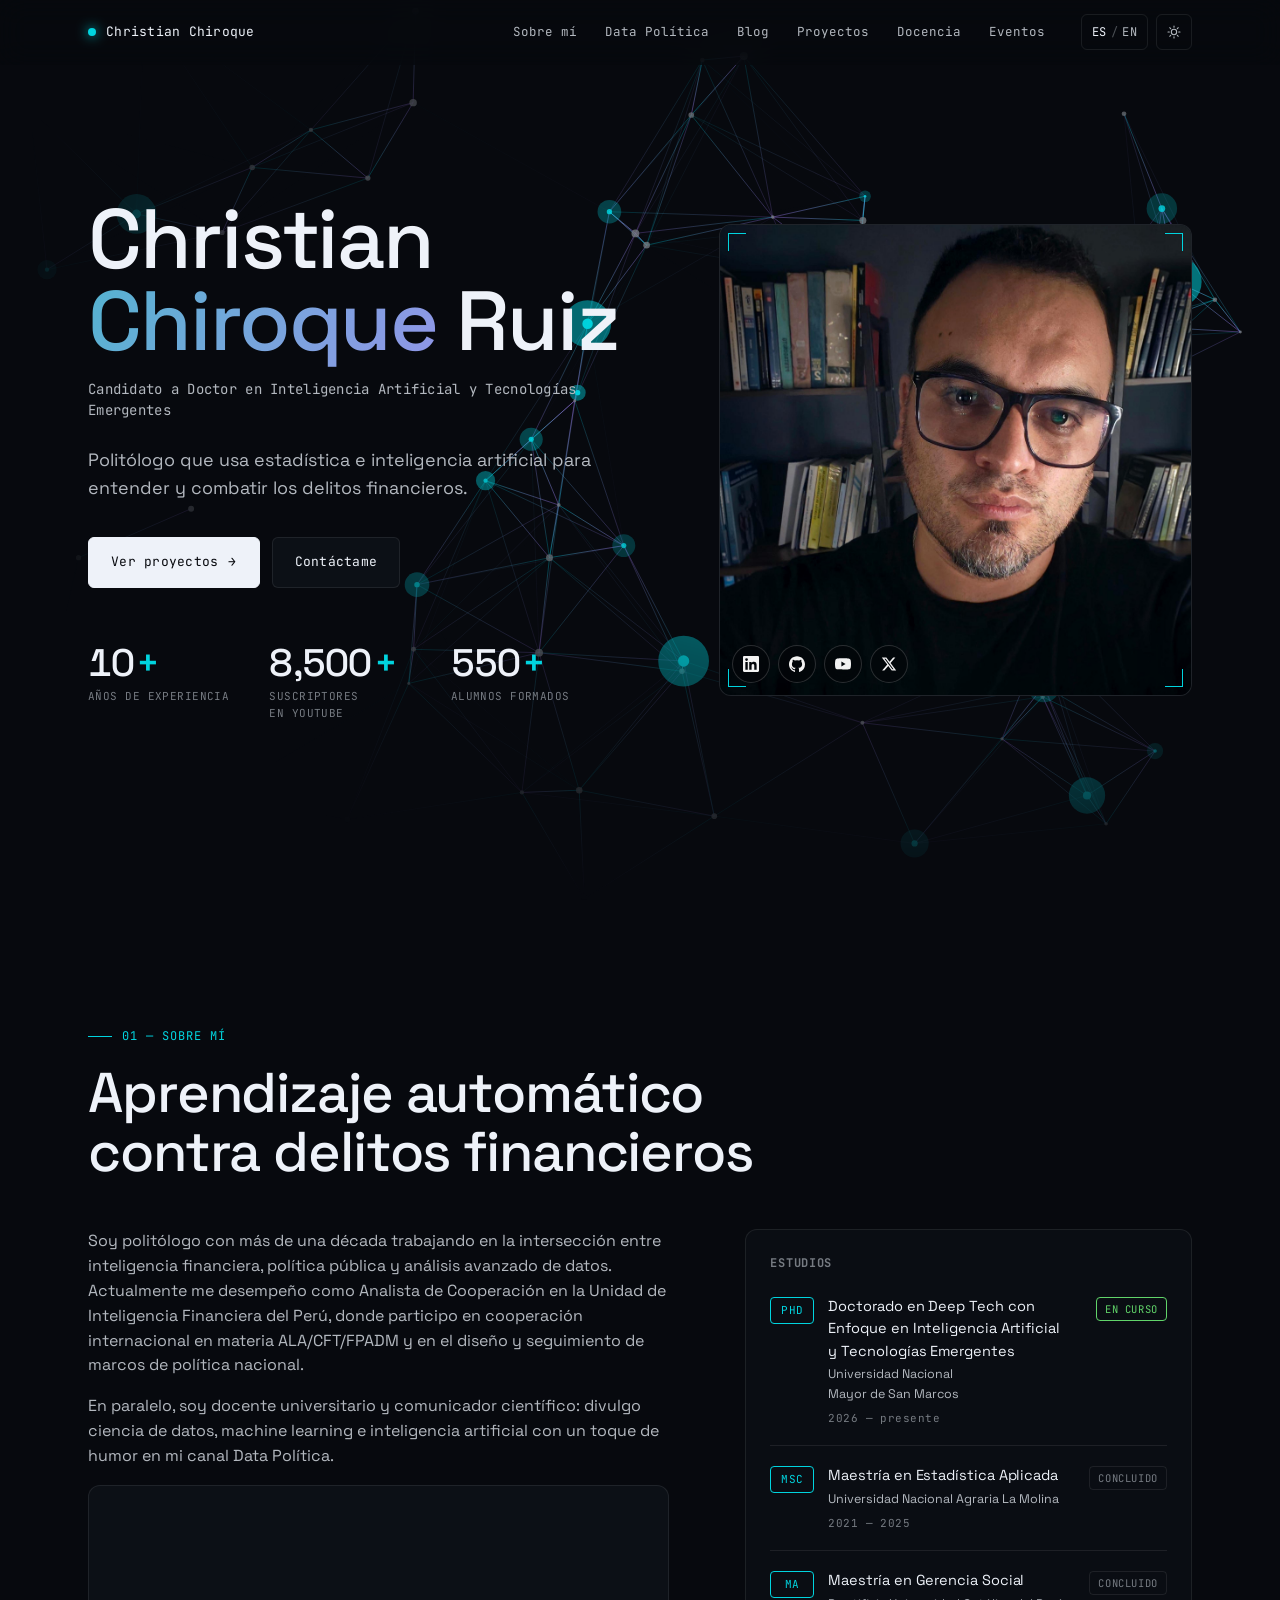
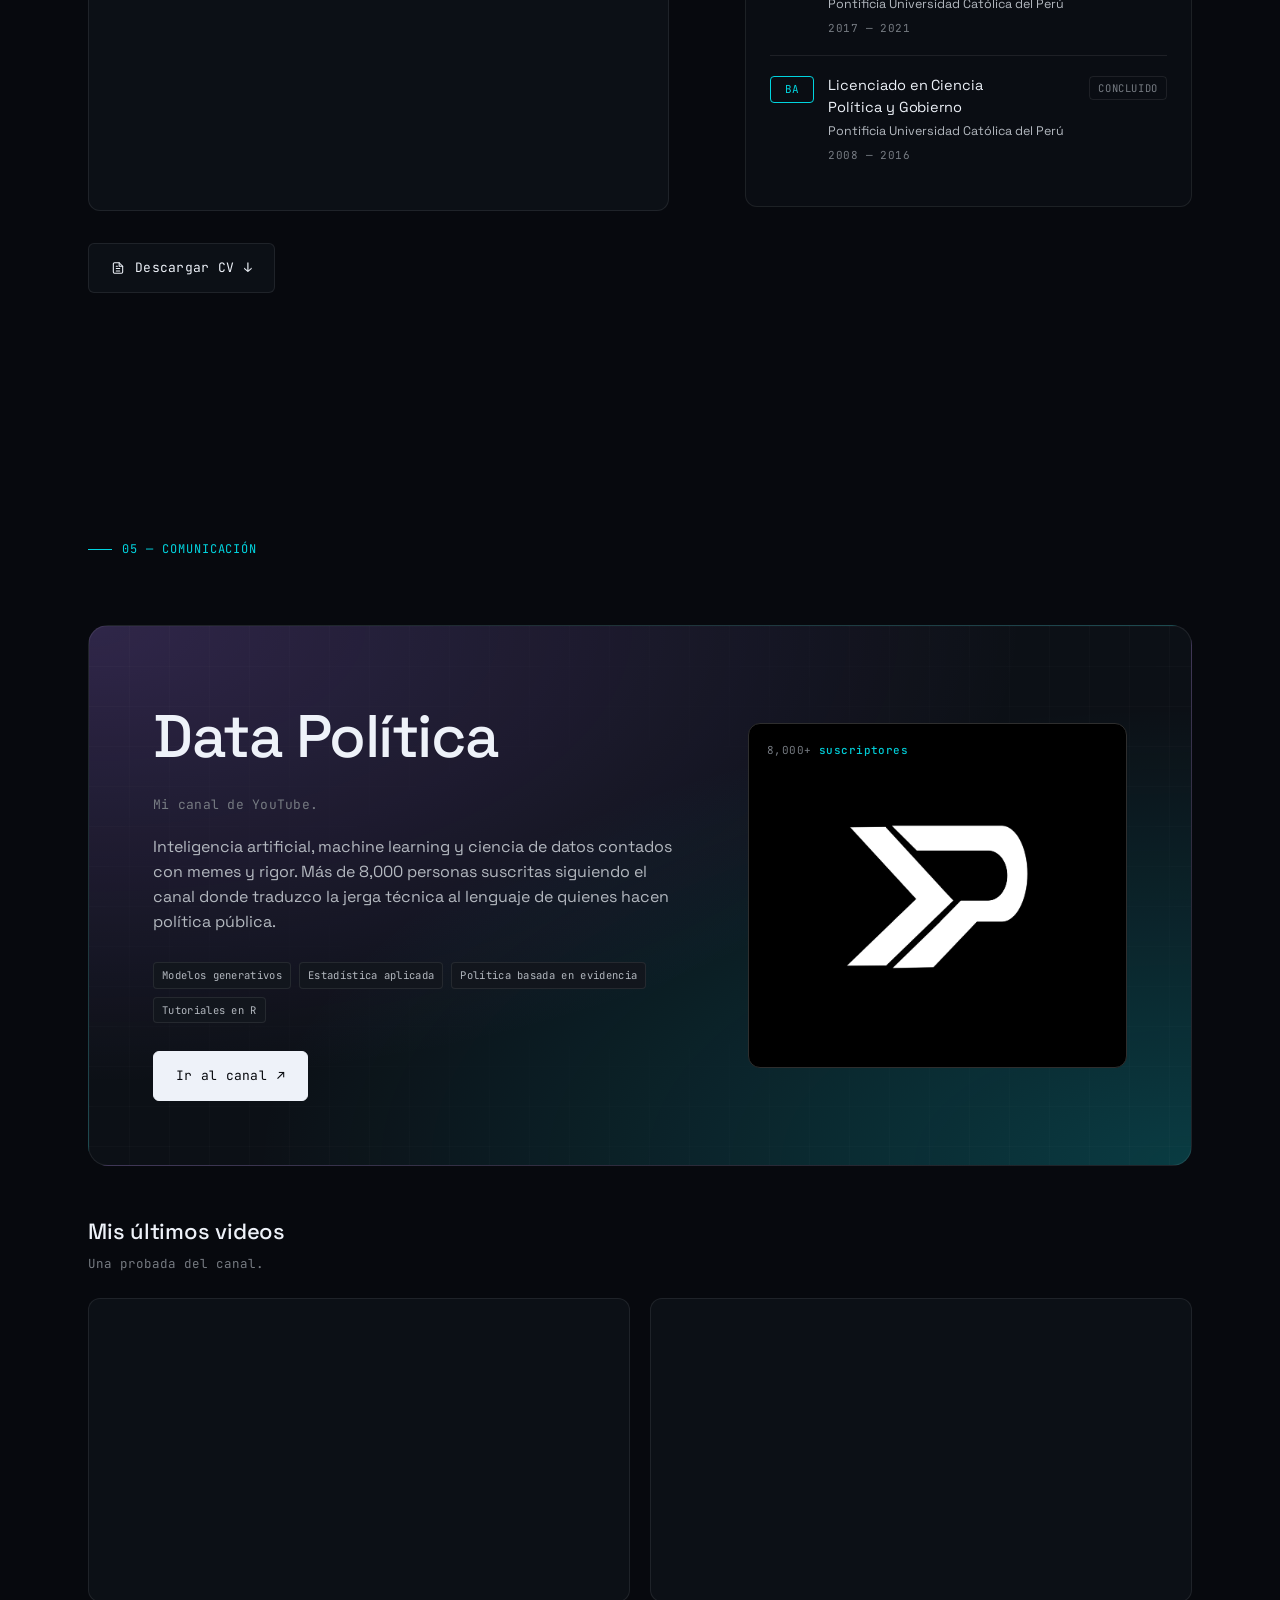
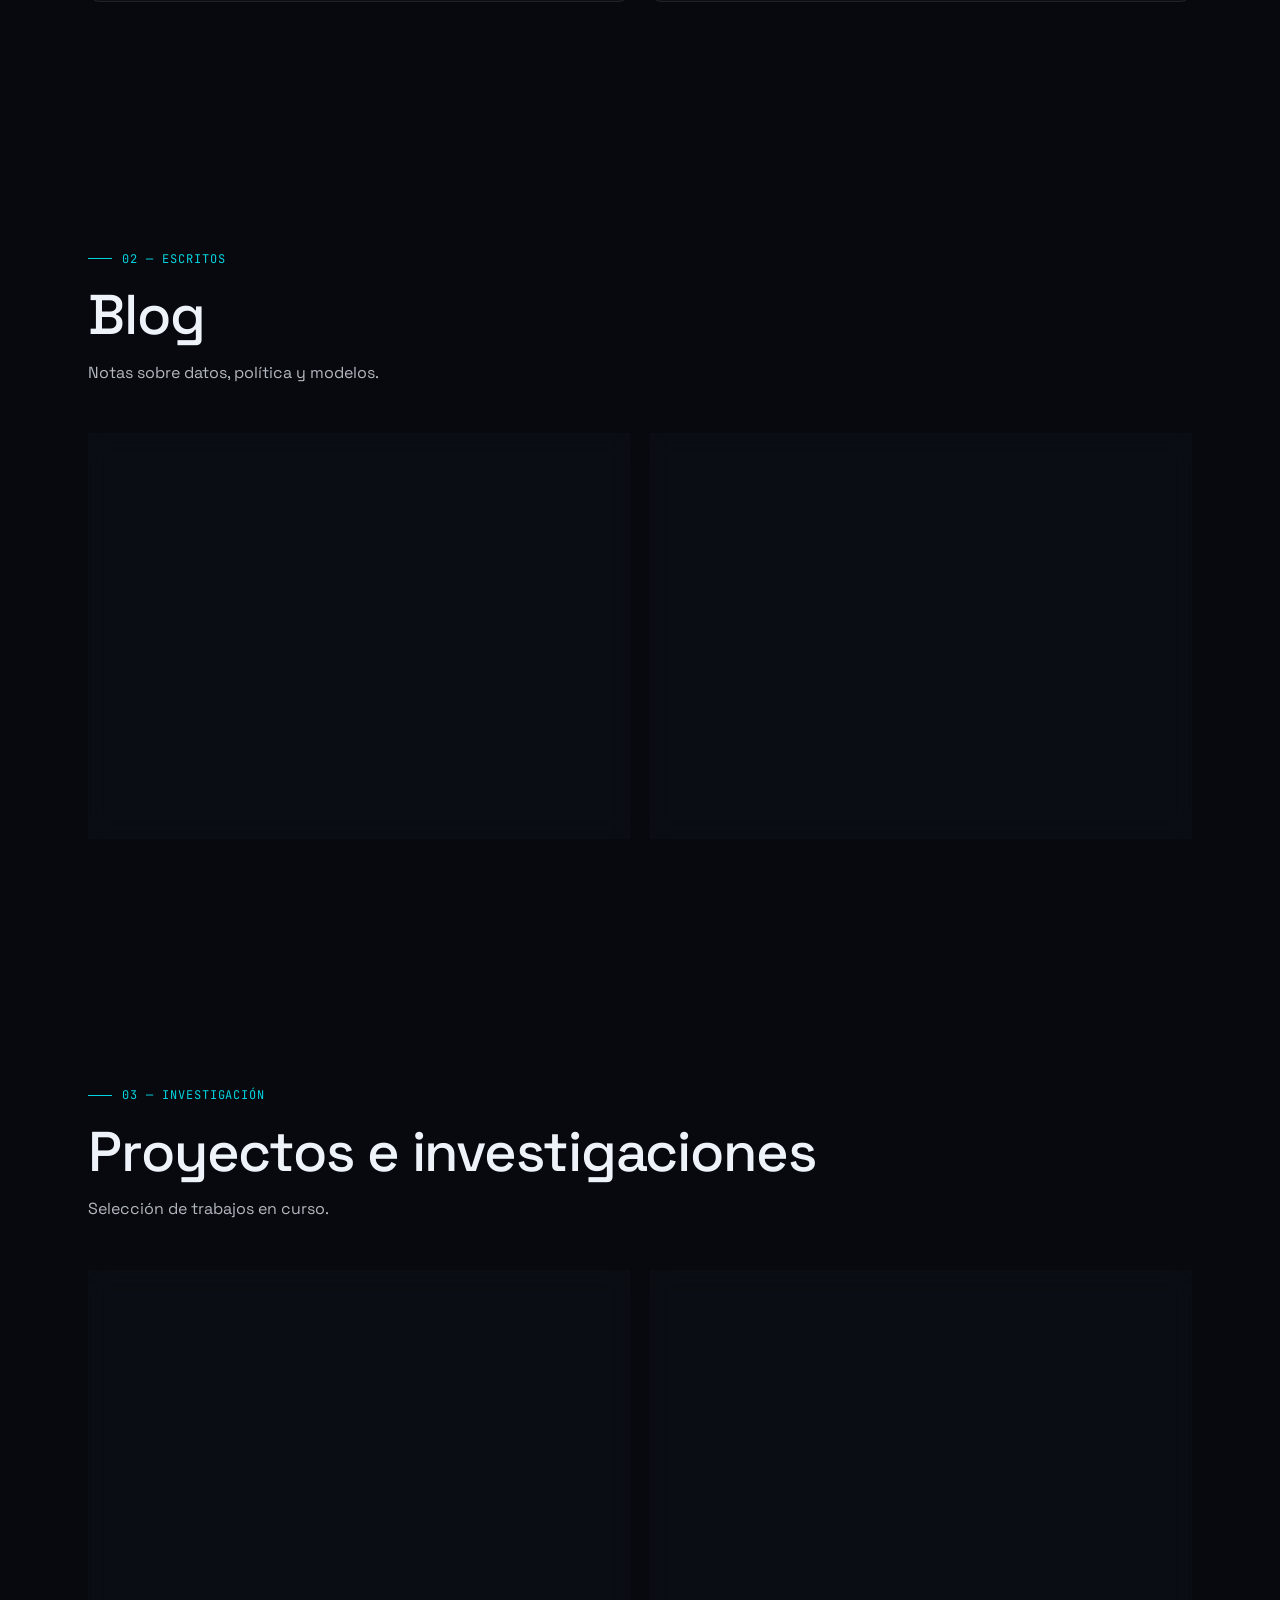
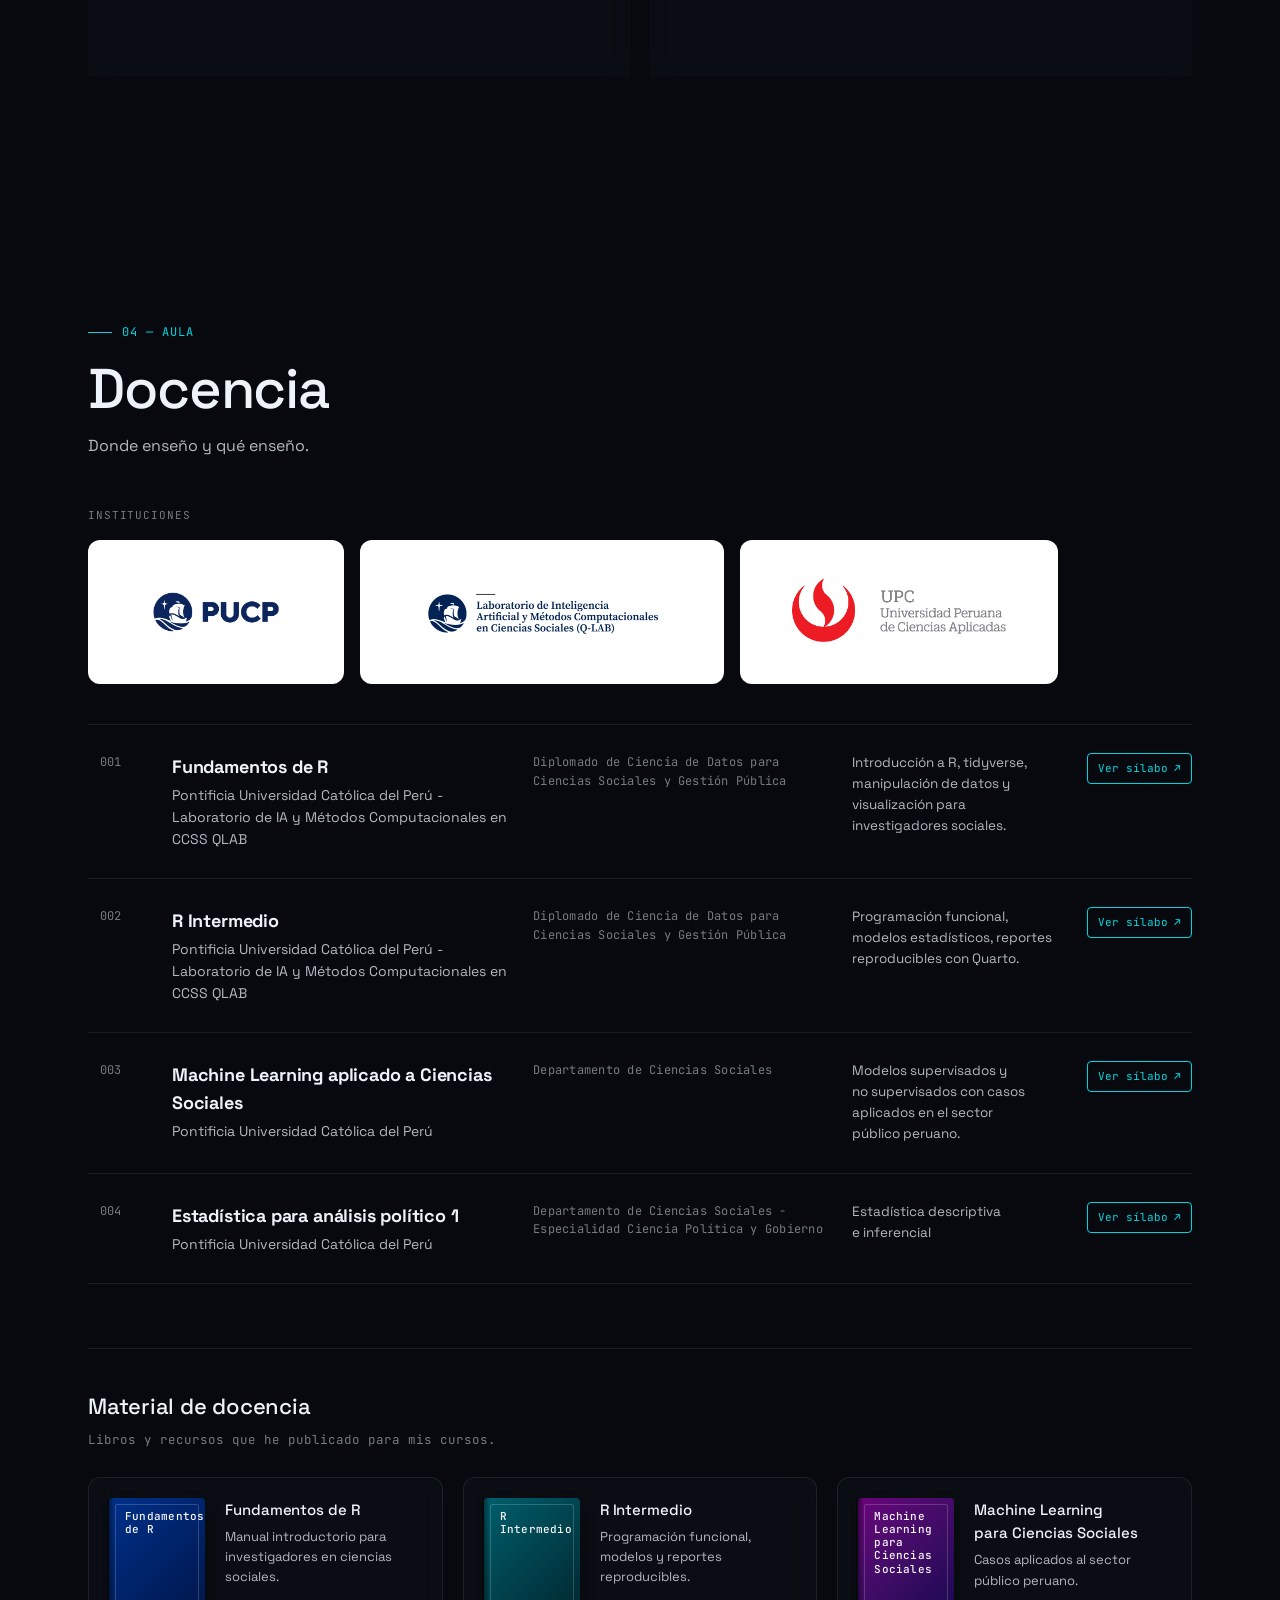
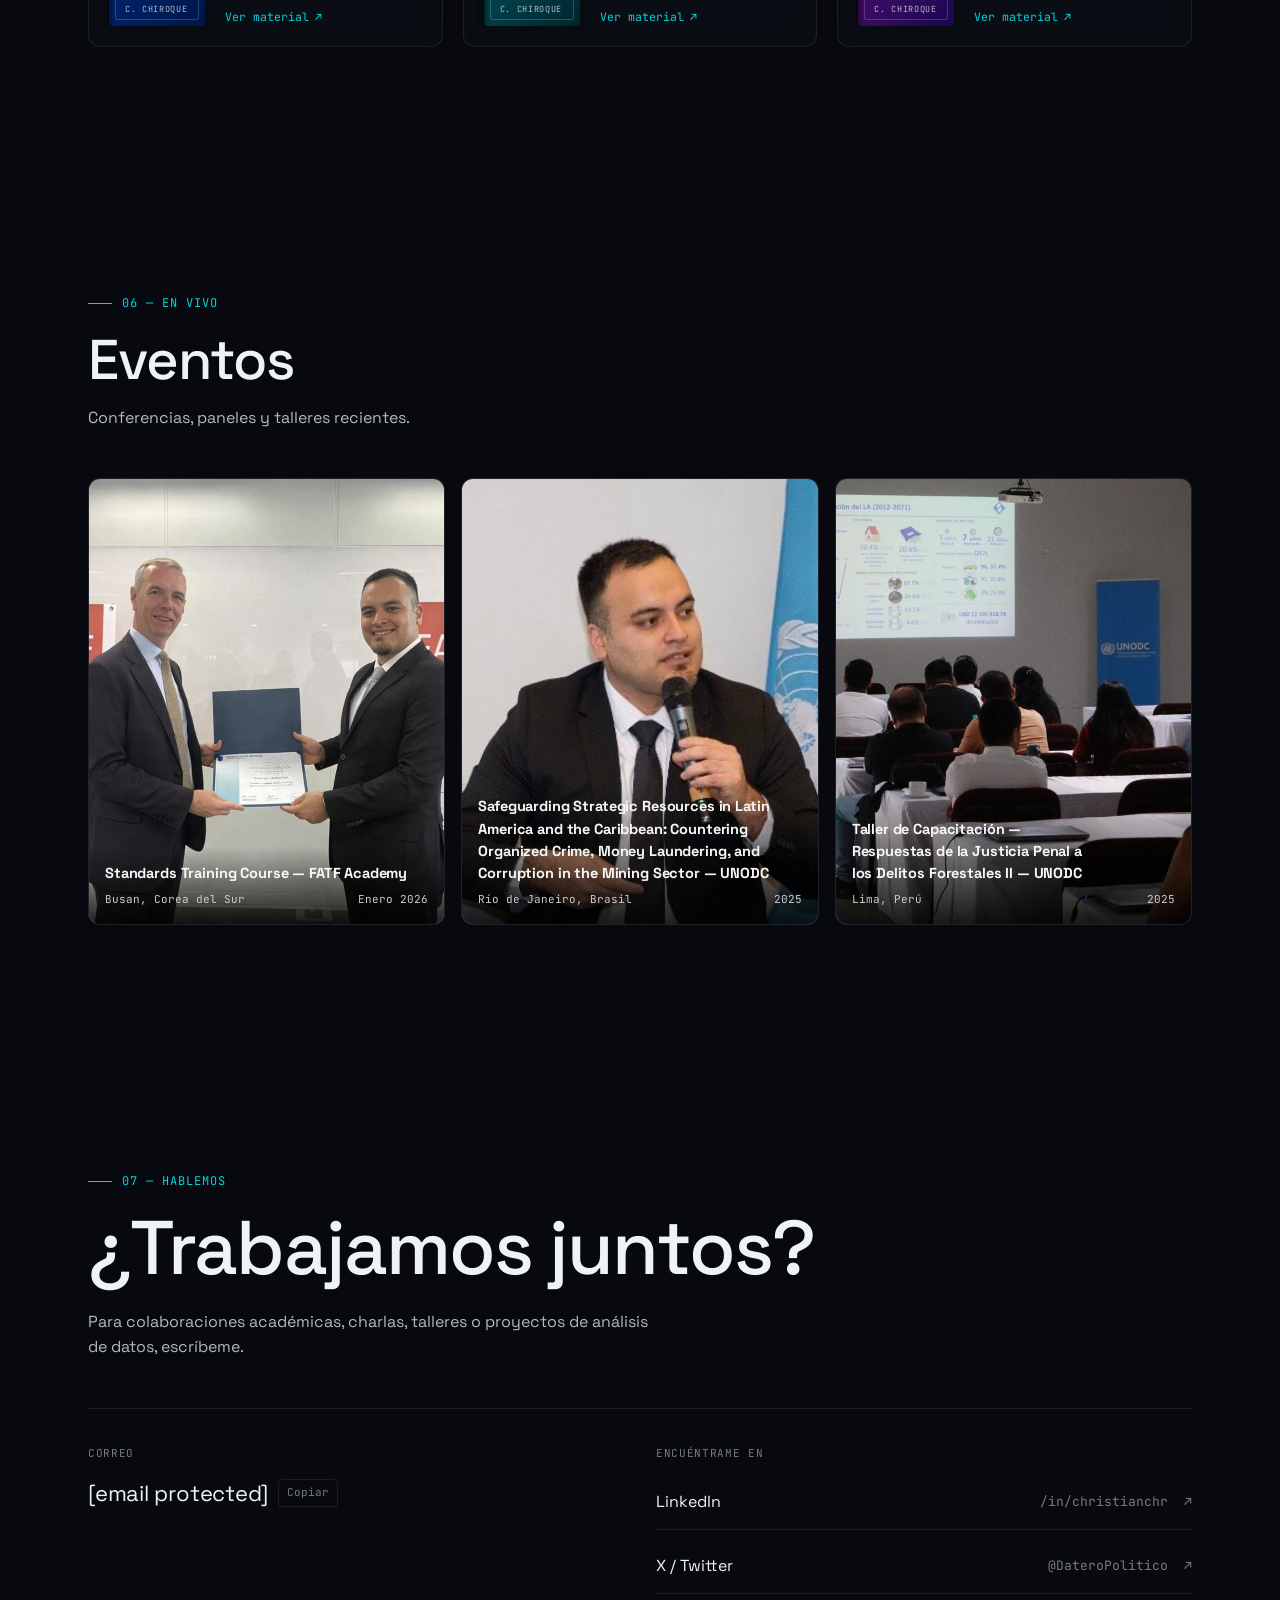
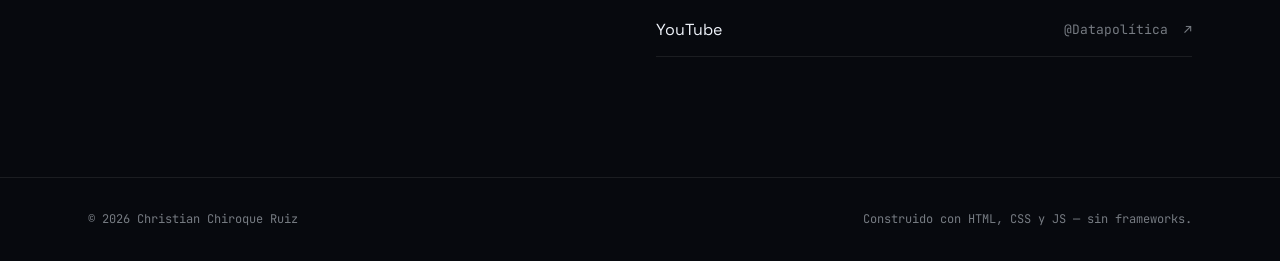
==== commit 9166a6c4: "cambio2" ====
--- a/index.html
+++ b/index.html
@@ -145,7 +145,7 @@
             referrerpolicy="strict-origin-when-cross-origin"
             allowfullscreen></iframe>
         </div>
-        <a class="btn" href="#" target="_blank" rel="noopener" id="cv-btn" style="margin-top: 8px;">
+        <a class="btn" href="assets/ccr_cv.pdf" target="_blank" rel="noopener" id="cv-btn" style="margin-top: 8px;">
           <svg width="14" height="14" viewBox="0 0 24 24" fill="none" stroke="currentColor" stroke-width="1.8" stroke-linecap="round" stroke-linejoin="round" aria-hidden="true">
             <path d="M14 3H6a2 2 0 0 0-2 2v14a2 2 0 0 0 2 2h12a2 2 0 0 0 2-2V9z"/>
             <path d="M14 3v6h6"/>
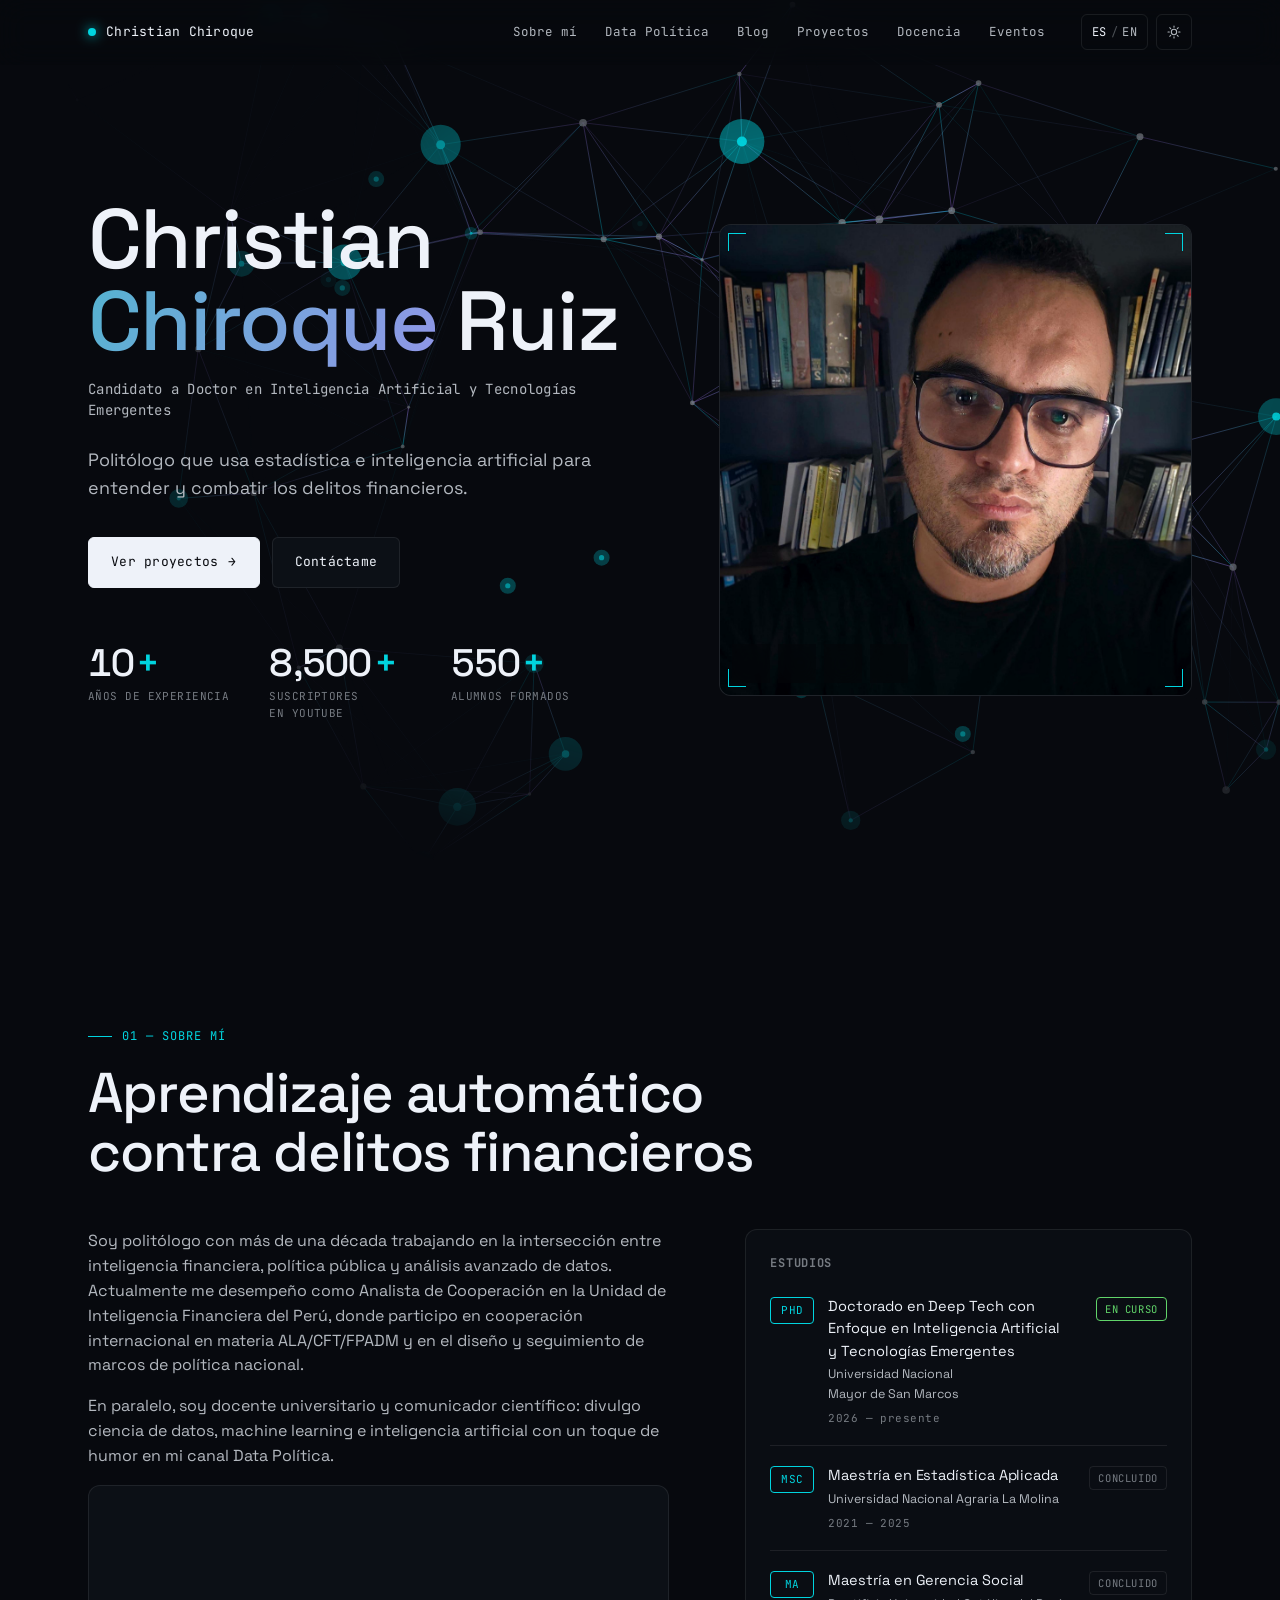
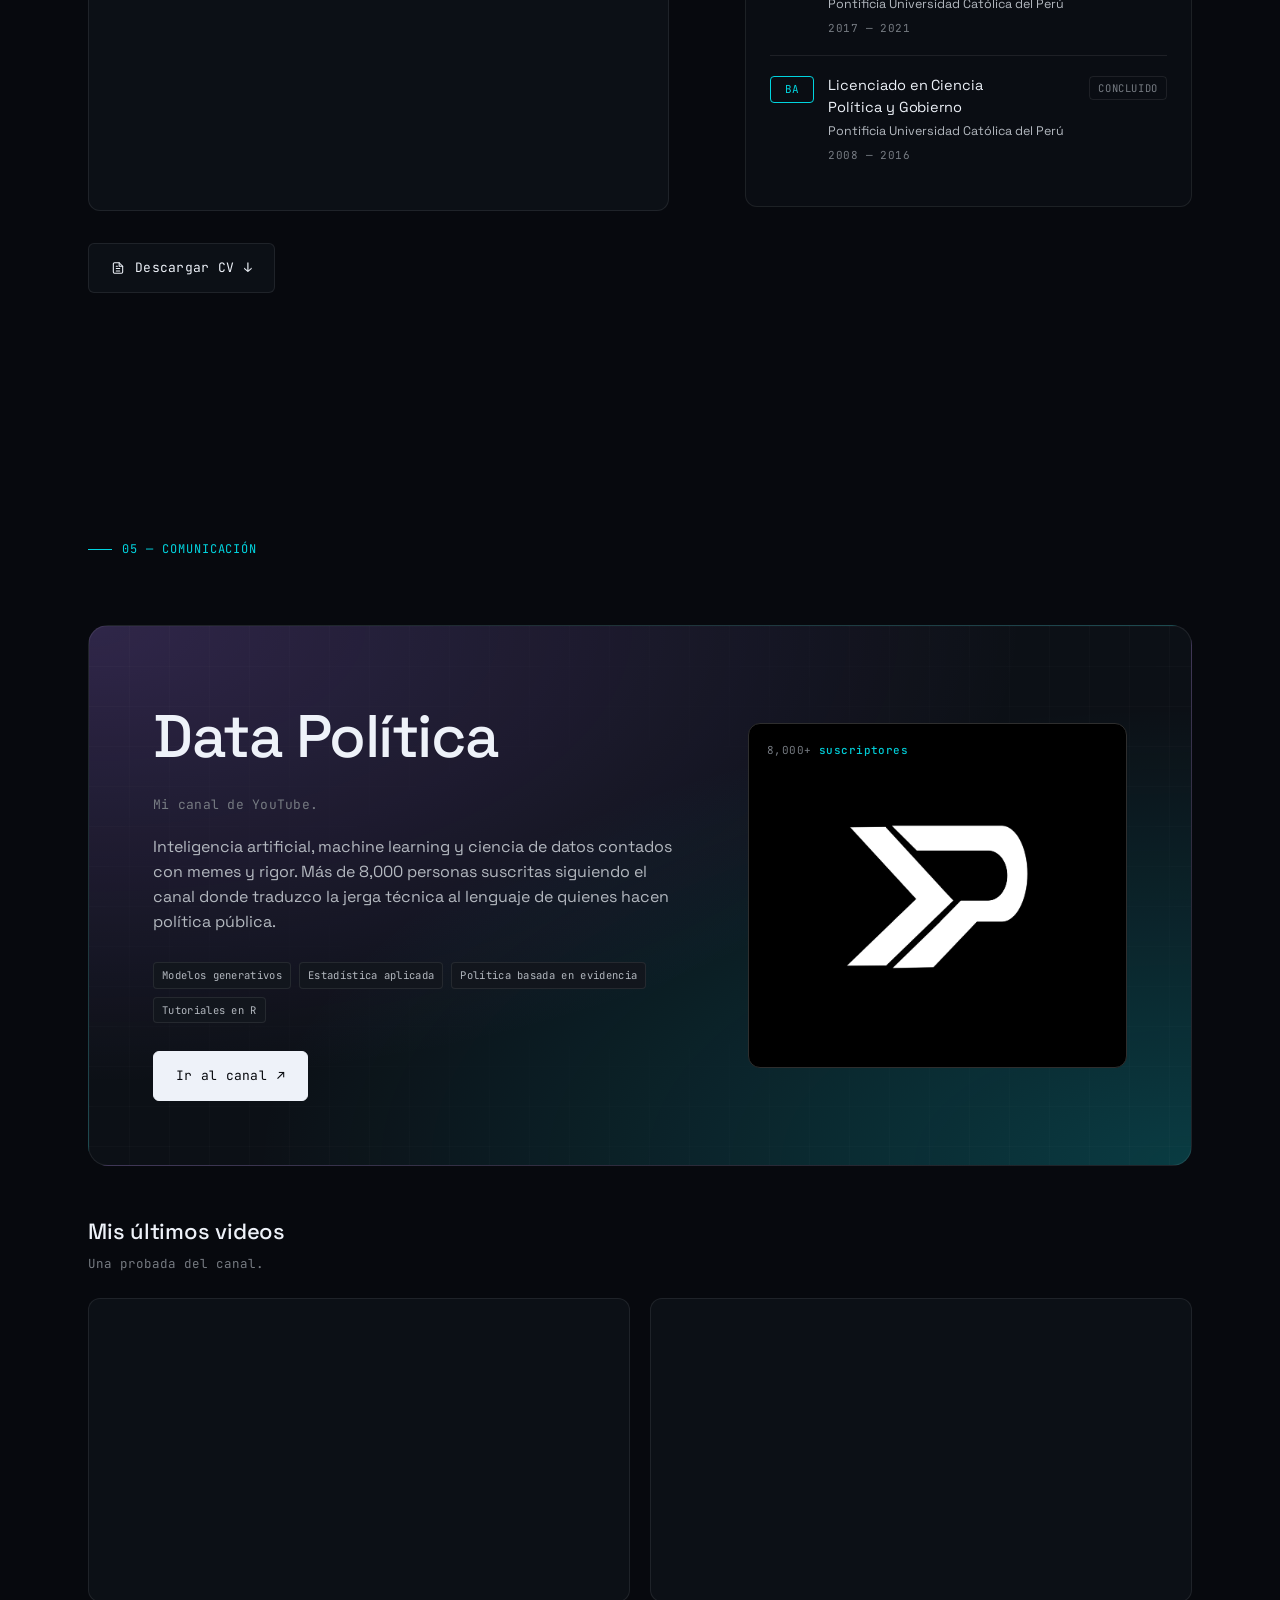
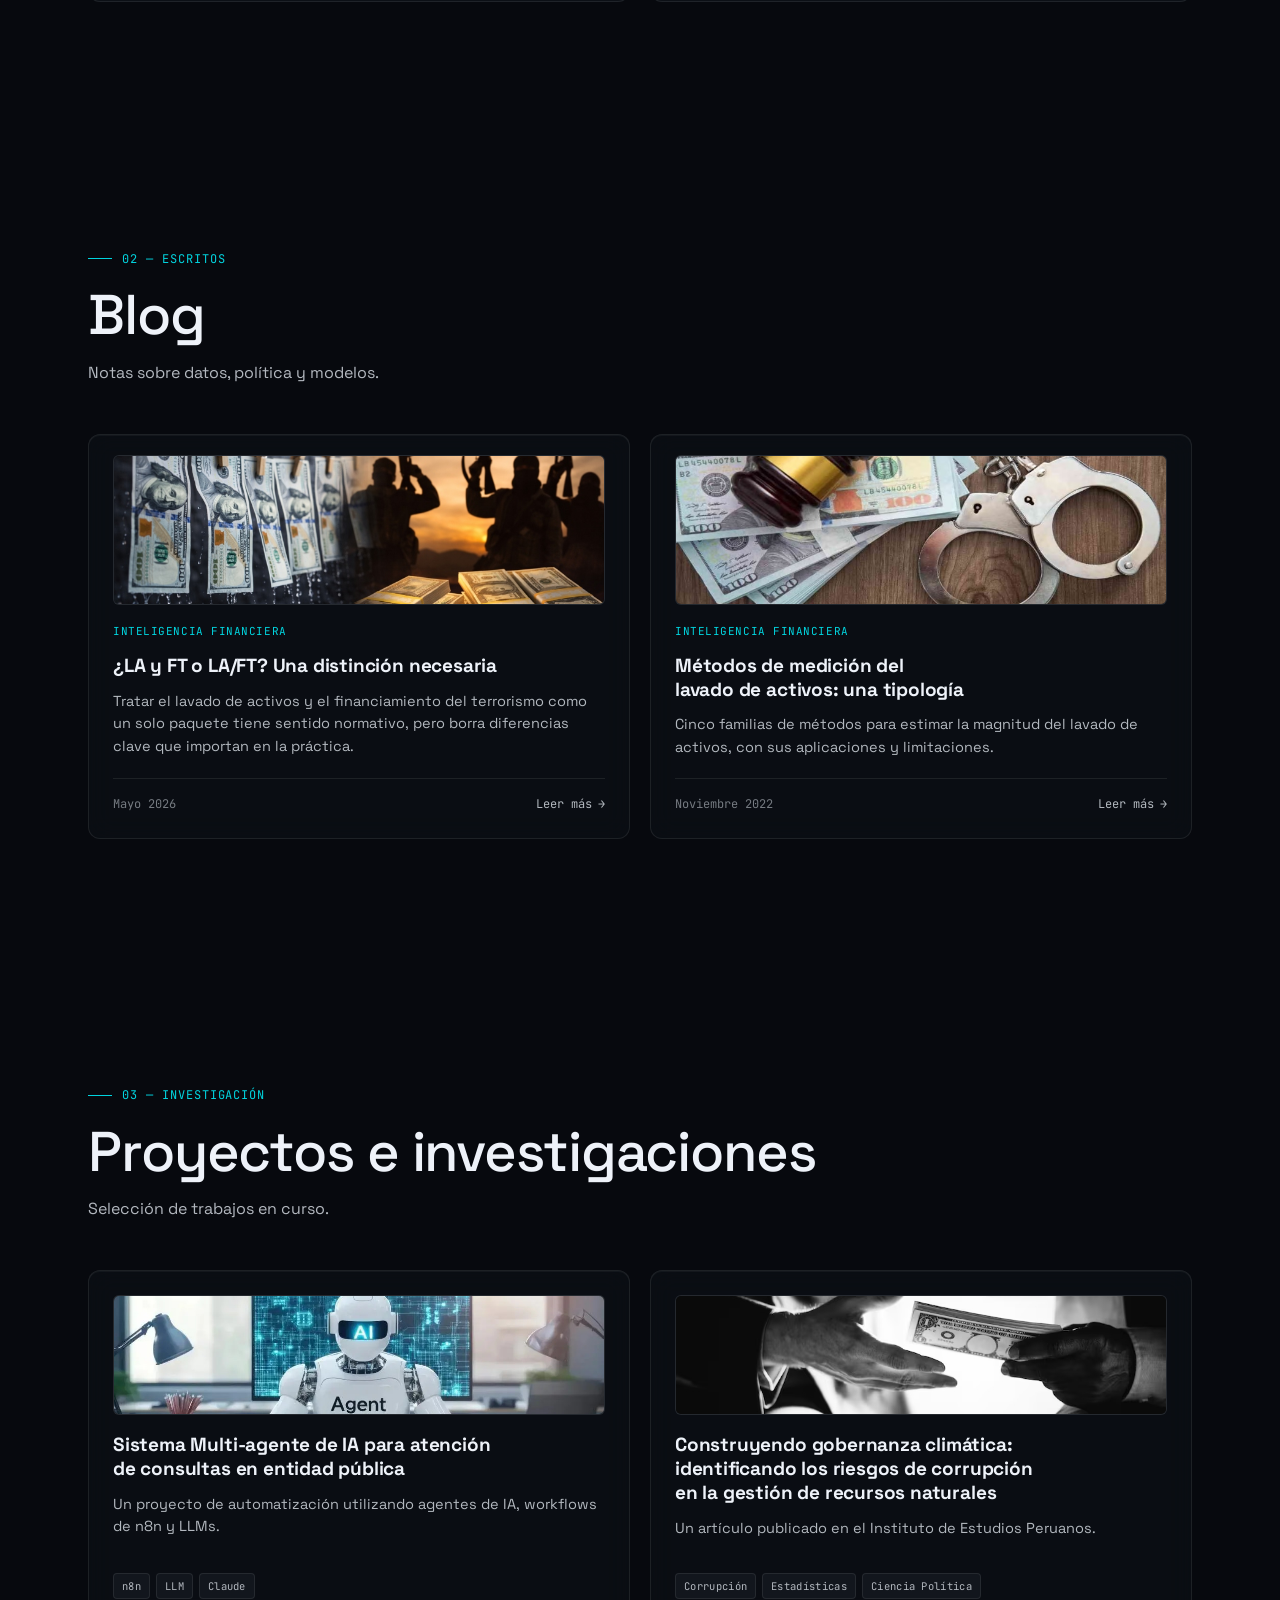
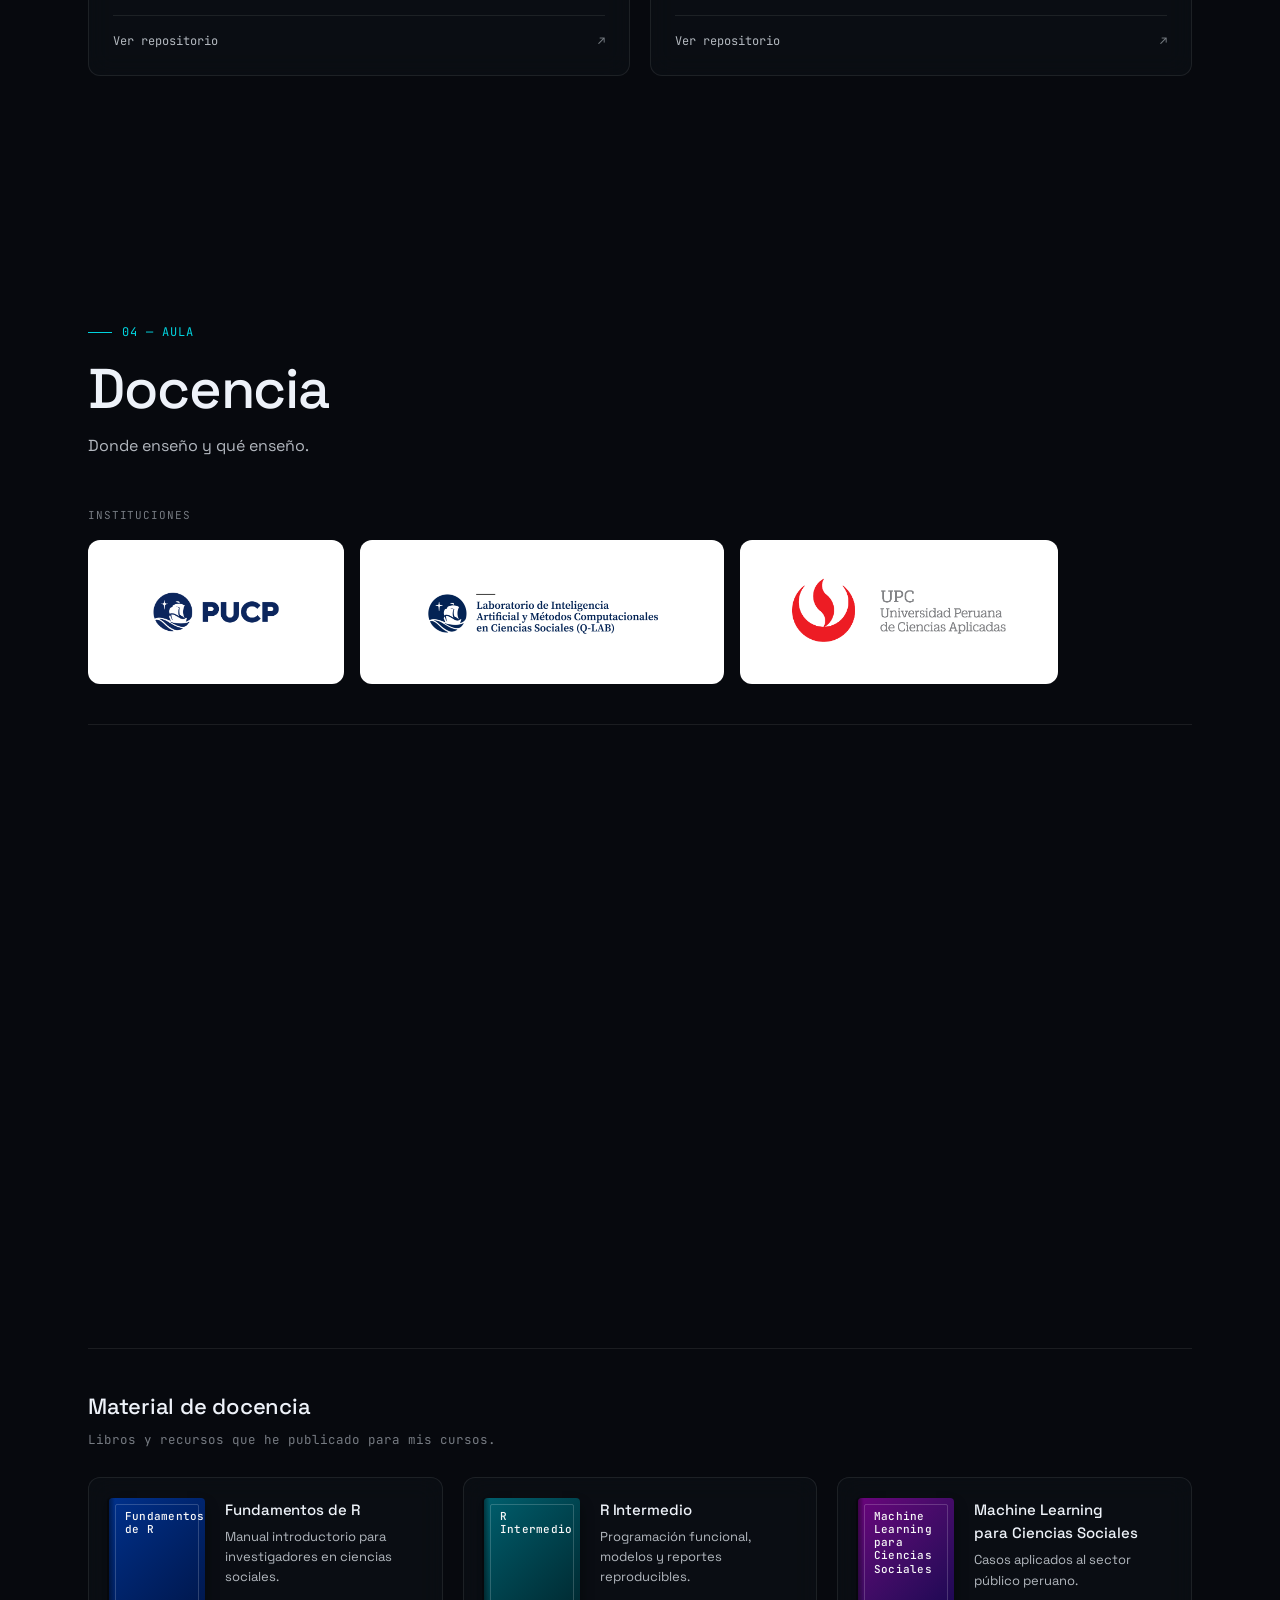
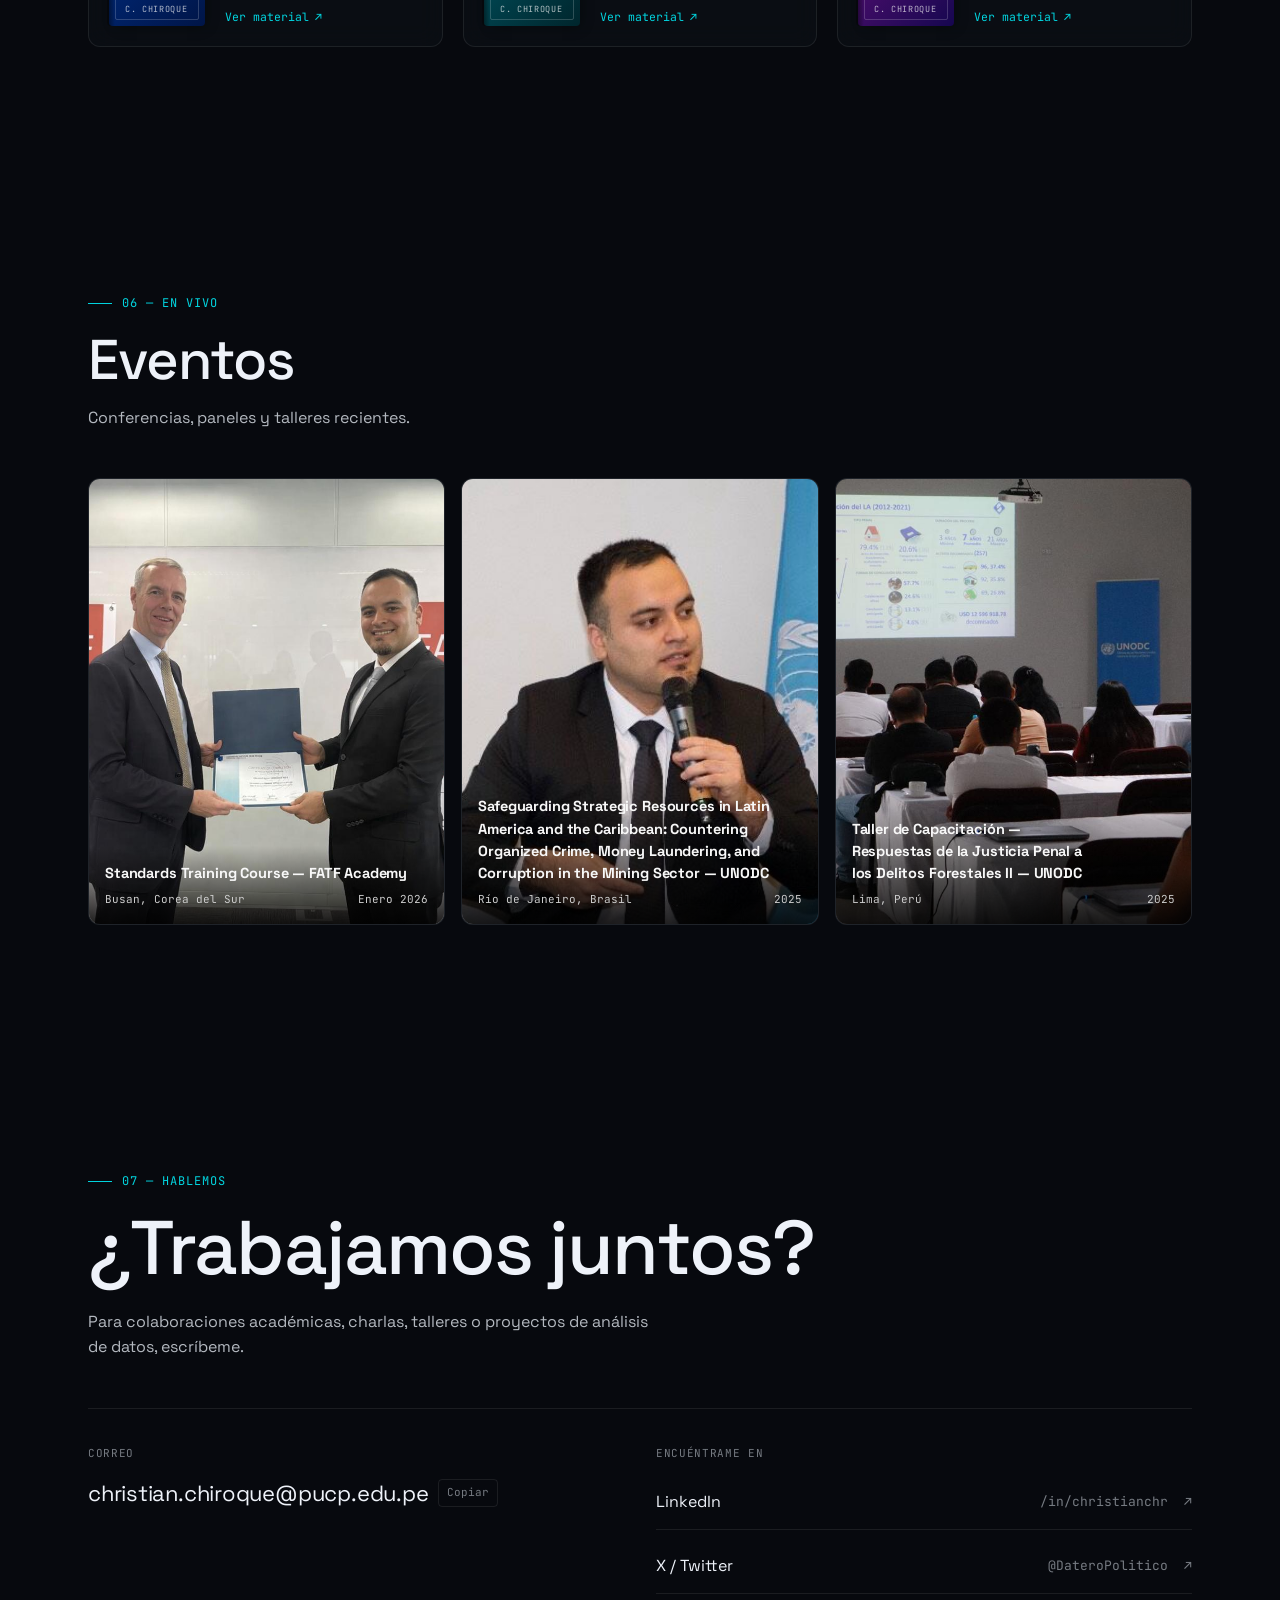
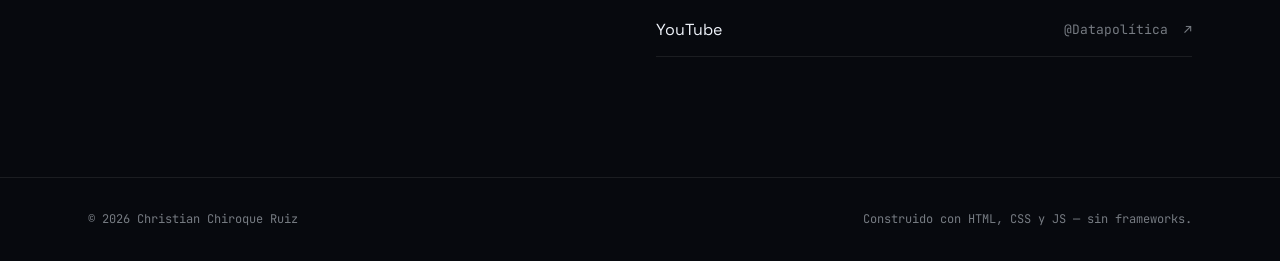
==== commit d2be9df6: "va" ====
--- a/index.html
+++ b/index.html
@@ -479,7 +479,7 @@
       <div>
         <p class="contact__label" data-i18n="contact.emailLabel">Correo</p>
         <div class="contact__email">
-          <a href="/cdn-cgi/l/email-protection#0a6265666b4a69626378657b7f6f246e6f7c" id="email-link"><span class="__cf_email__" data-cfemail="e48c8b8885a4878c8d968b959181ca808192">[email&#160;protected]</span></a>
+          <a href="mailto:christian.chiroque@pucp.edu.pe" id="email-link">christian.chiroque@pucp.edu.pe</a>
           <button class="contact__email-copy" id="email-copy" data-i18n="contact.copy">Copiar</button>
         </div>
       </div>
